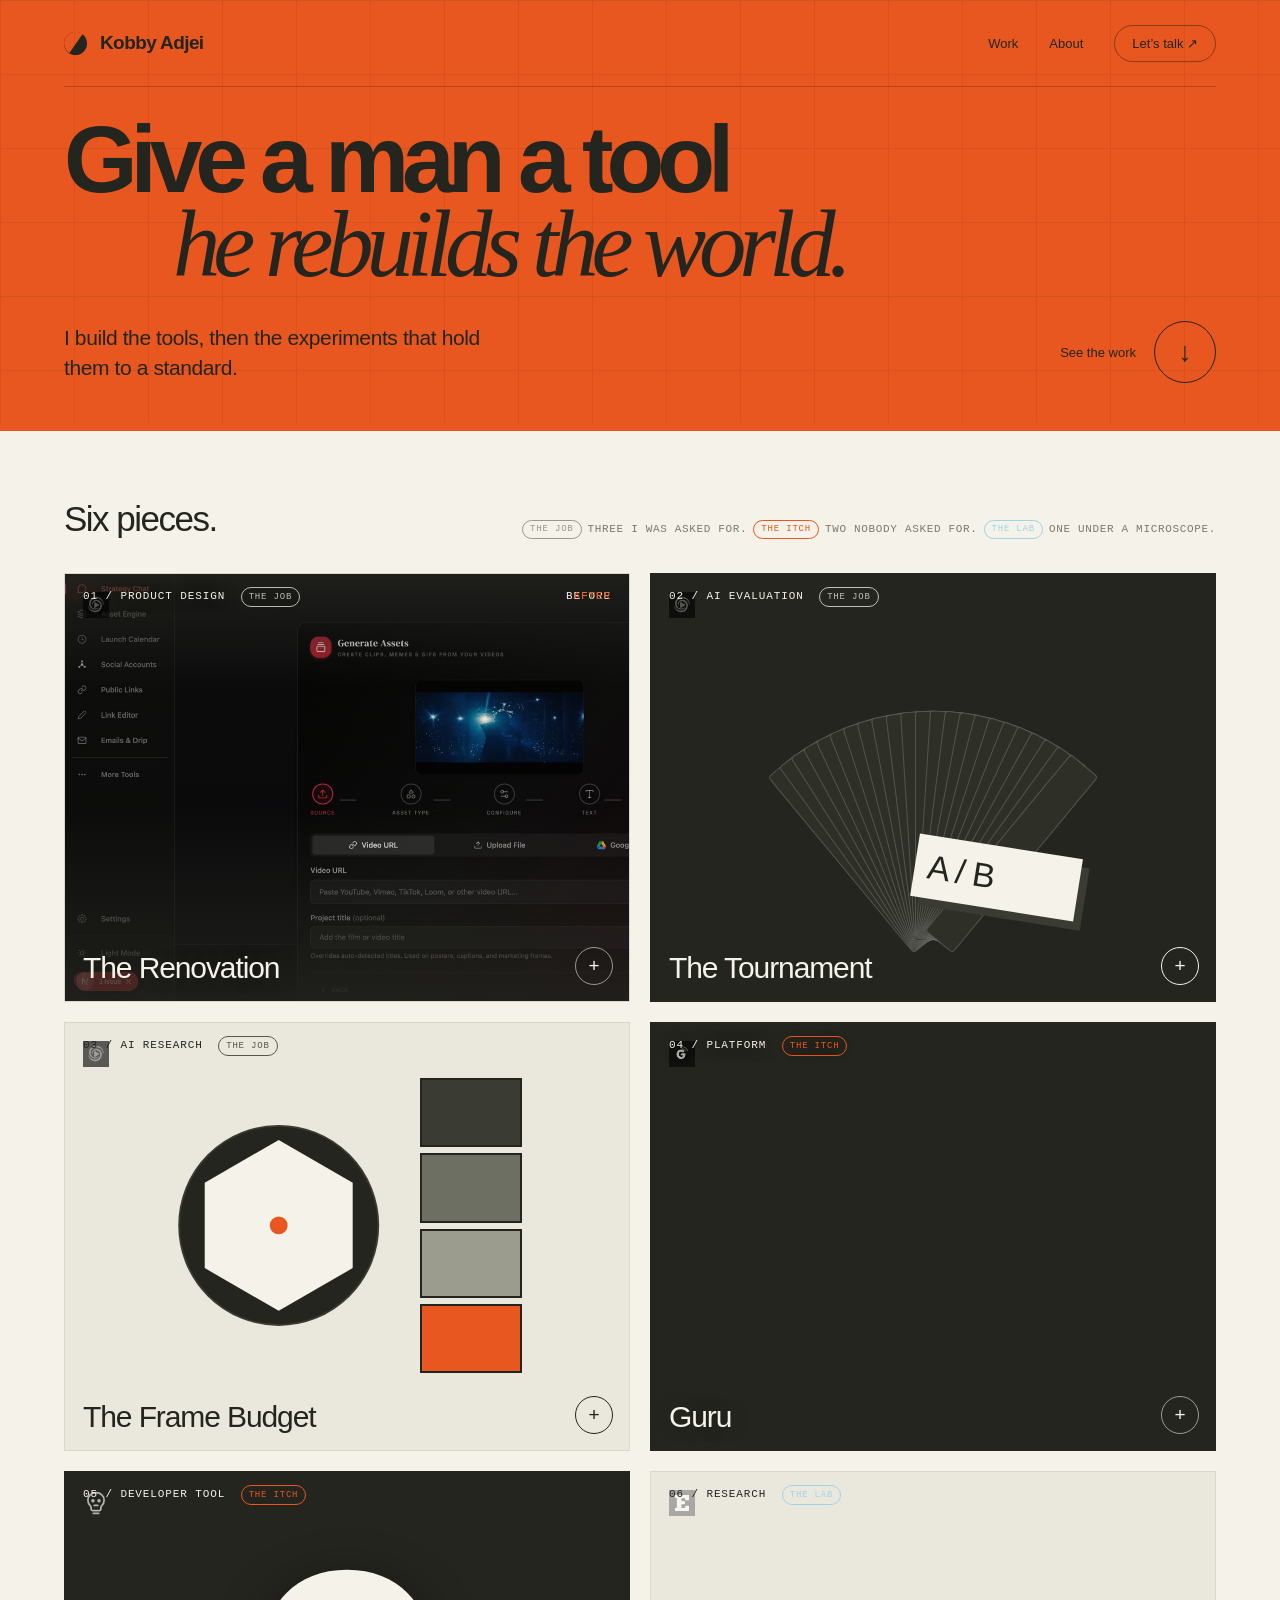
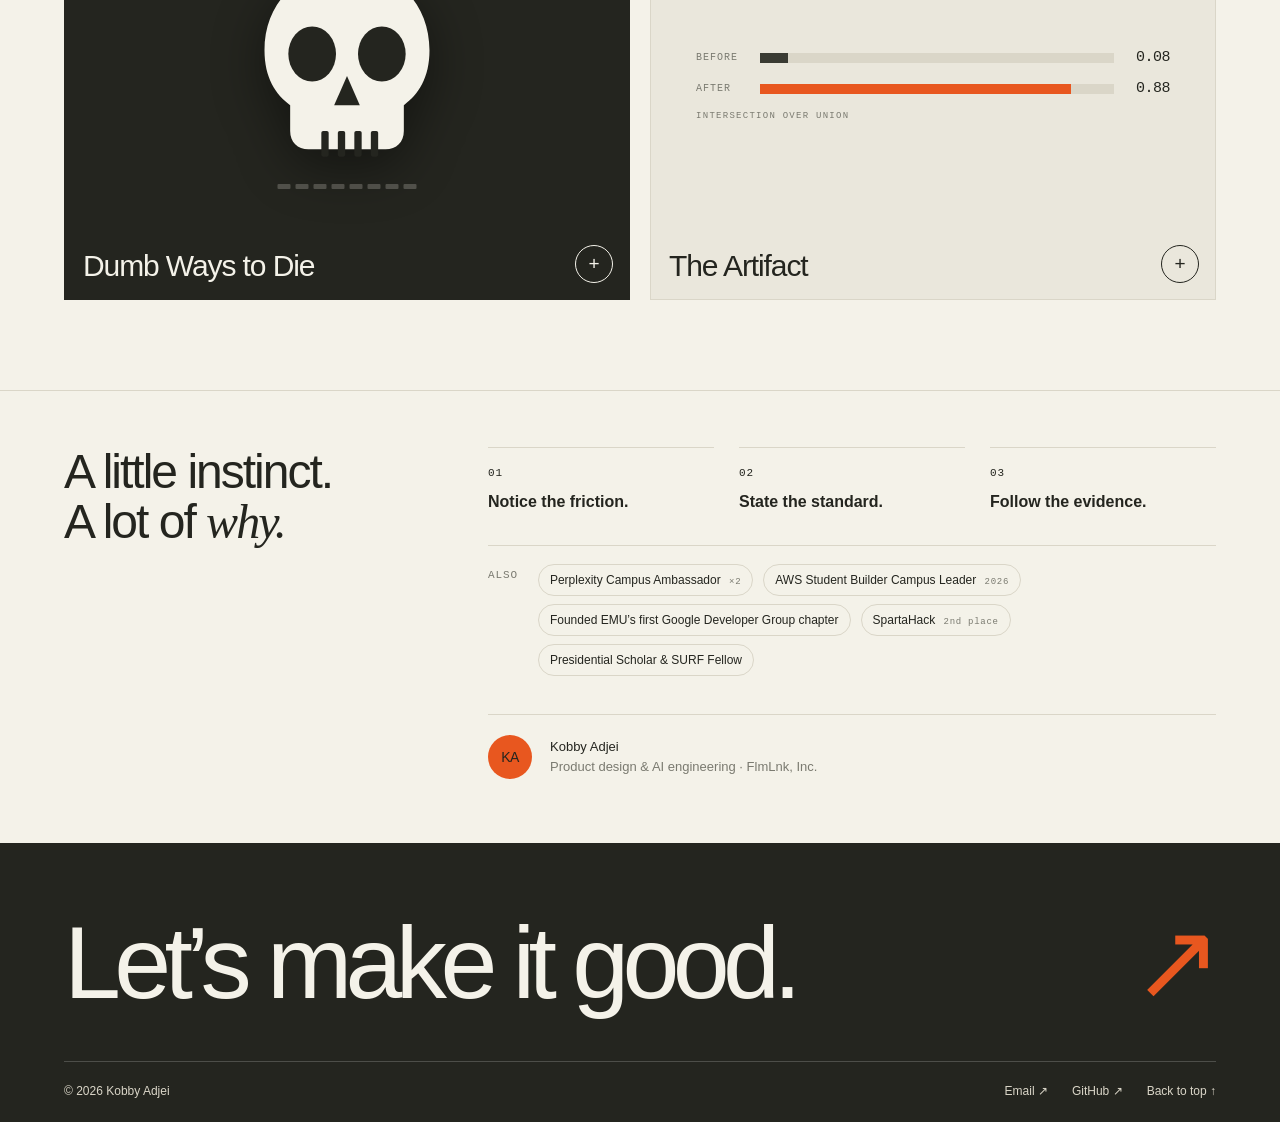
==== index.html @ 97441031 "Add the research piece and a recognition line" ====
<!doctype html>
<html lang="en">
<head>
<meta charset="utf-8">
<meta name="viewport" content="width=device-width, initial-scale=1">
<meta name="description" content="Kobby Adjei. Product design and AI engineering. Selected work at the intersection of taste and evidence.">
<meta name="theme-color" content="var(--accent)">
<title>Kobby Adjei. Give a man a tool.</title>
<style>
/* Independent portfolio direction. Existing case studies and assets are reused.
   References: awwwards.com/websites/portfolio; hoverstat.es/features/back-of-the-house;
   official.business/work/hoverstates; pentagram.com. No third-party scripts or fonts. */
:root{
  /* ── one palette ──
     The draft had eighteen colours: an orange, a blue, a navy, four sages,
     three papers and two near-blacks a shade apart. Nothing recurred, so
     nothing grouped — which is what read as clumsy more than any spacing did.
     Seven tokens now, and every non-neutral is the accent at a different
     strength, so the page holds one temperature. */
  --paper:#F4F2E9;
  --sunk:#EAE7DC;
  --ink:#24251F;
  --muted:#7A7A70;
  --rule:#DAD6C8;
  --accent:#E8571F;
  --accent-soft:#E8571F1A;
  --accent-deep:#B03C12;
  /* Three warm neutrals for the illustrations. The art needs a range to stay
     readable, but it does not need its own hues — the draft's tiles used a
     sage family and a blue-grey family that appeared nowhere else on the page,
     so each tile read as a postcard from a different site. */
  --art-1:#3A3B33;
  --art-2:#6E6F63;
  --art-3:#9C9C8E;
--orange:var(--accent);--muted:#7A7A70;--line:var(--rule);--mono:ui-monospace,SFMono-Regular,Consolas,monospace;--sans:"Helvetica Neue",Helvetica,Arial,sans-serif}
*{box-sizing:border-box}html{scroll-behavior:smooth;scroll-padding-top:85px}body{margin:0;background:var(--paper);color:var(--ink);font-family:var(--sans);-webkit-font-smoothing:antialiased}a{color:inherit;text-decoration:none}button,input{font:inherit}button,a{-webkit-tap-highlight-color:transparent}button{cursor:pointer}a:focus-visible,button:focus-visible,input:focus-visible{outline:3px solid var(--accent-deep);outline-offset:6px}::selection{background:var(--ink);color:#fff}h1,h2,h3,p{margin:0}button{color:inherit}img{display:block;width:100%}.shell{max-width:1600px;margin:auto;padding:0 5%}.mono{font:11px/1.5 var(--mono);letter-spacing:.08em;text-transform:uppercase}.skip{position:fixed;top:-80px;left:20px;z-index:100;background:var(--paper);padding:12px}.skip:focus{top:10px}.nav{height:87px;display:flex;align-items:center;justify-content:space-between;border-bottom:1px solid rgba(36,37,31,.27);gap:25px}.identity{font-size:19px;font-weight:650;letter-spacing:-.6px;display:flex;align-items:center;gap:13px}.mark{display:inline-block;width:23px;height:23px;background:var(--ink);border-radius:50%;position:relative}.mark:after{content:"";position:absolute;background:var(--orange);width:12px;height:23px;left:0;border-radius:15px 0 0 15px;transform:rotate(35deg);transform-origin:right center}.nav-links{display:flex;gap:31px;align-items:center;font-size:13px}.nav-links a{padding:8px 0}.nav-links a:hover{text-decoration:underline;text-underline-offset:5px}.nav-links .contact-link{border:1px solid rgba(36,37,31,.50);border-radius:24px;padding:10px 17px}.hero{background:var(--orange);padding-bottom:30px;overflow:hidden}.hero-top{display:flex;justify-content:space-between;padding:35px 0 25px}.hero-top span:last-child{text-align:right}.hero-title{font-size:clamp(54px,7.4vw,118px);font-weight:550;letter-spacing:-.075em;line-height:.9;padding:30px 0 22px;position:relative}.hero-title .second{display:block;padding-left:9.5%;font-family:Georgia,"Times New Roman",serif;font-weight:400;font-style:italic;letter-spacing:-.075em}.hero-bottom{display:flex;align-items:flex-end;justify-content:space-between;gap:50px;padding:12px 0 40px}.hero-caption{max-width:235px;font-size:13px;line-height:1.5}.hero-copy{font-size:21px;line-height:1.45;max-width:440px;letter-spacing:-.4px}.round-link{justify-self:end;display:flex;align-items:center;gap:18px;font-size:13px}.round-link b{width:62px;height:62px;border-radius:50%;border:1px solid var(--ink);display:grid;place-items:center;font-size:27px;font-weight:400;transition:background .2s,color .2s,transform .2s}.round-link:hover b{background:var(--ink);color:var(--orange);transform:translateY(4px)}.hero-rule{display:flex;justify-content:space-between;border-top:1px solid rgba(36,37,31,.27);padding-top:17px}.work{padding-top:68px;padding-bottom:90px}.section-head{display:flex;align-items:baseline;justify-content:space-between;margin-bottom:30px;gap:20px}.section-head h2{font-size:35px;font-weight:500;letter-spacing:-1.5px}.section-head h2 sup{font:12px var(--mono);vertical-align:top;display:inline-block;margin:6px 0 0 9px;letter-spacing:0}.project-feature{display:grid;grid-template-columns:1.65fr 1fr;background:var(--sunk);min-height:480px}.product-stage{background:var(--sunk);position:relative;overflow:hidden;min-height:480px;display:flex;align-items:center;padding:54px 30px 50px}.product-stage:before{content:"flmlnk";position:absolute;font-size:150px;letter-spacing:-12px;font-weight:700;top:-20px;left:28px;color:var(--rule)}.comparison{position:relative;width:100%;box-shadow:0 20px 35px rgba(36,37,31,.19);border:5px solid var(--ink);border-radius:9px;overflow:hidden;background:var(--ink);transform:rotate(-3deg);transition:transform .35s}.comparison:hover{transform:rotate(0)}.comparison img{aspect-ratio:1400/791;object-fit:cover}.comparison .before{position:absolute;inset:0;clip-path:inset(0 50% 0 0)}.divider{position:absolute;top:0;bottom:0;left:50%;width:2px;background:var(--orange);pointer-events:none}.divider:after{content:"↔";position:absolute;top:50%;left:50%;transform:translate(-50%,-50%);background:var(--orange);color:var(--ink);border-radius:50%;width:34px;height:34px;display:grid;place-items:center;font-size:17px}.comparison input{position:absolute;inset:0;opacity:0;width:100%;height:100%;margin:0;cursor:ew-resize}.comparison:focus-within{outline:3px solid var(--accent-deep);outline-offset:5px}.stage-labels{position:absolute;bottom:22px;left:30px;right:30px;display:flex;justify-content:space-between}.project-description{padding:40px;display:flex;flex-direction:column;align-items:flex-start}.project-description h3{font-size:clamp(35px,3.5vw,54px);font-weight:500;letter-spacing:-2px;line-height:1.04;margin:47px 0 20px}.project-description p{font-size:15px;line-height:1.6;max-width:350px;color:var(--art-1)}.tags{display:flex;flex-wrap:wrap;gap:7px;margin:24px 0}.tag{font:10px var(--mono);border:1px solid var(--rule);border-radius:20px;padding:7px 10px}.text-link{display:inline-flex;align-items:center;justify-content:space-between;gap:35px;border-bottom:1px solid currentColor;padding:8px 0;font-size:13px;min-width:155px;margin-top:auto}.text-link span{transition:transform .2s}.text-link:hover span{transform:translate(3px,-3px)}.project-grid{display:grid;grid-template-columns:1fr 1fr;gap:30px;margin-top:38px}.project-card{min-width:0}.art-link{display:block;overflow:hidden}.art{height:340px;position:relative;overflow:hidden;padding:27px;transition:filter .3s}.art-link:hover .art{filter:brightness(1.08)}.art .art-label{display:flex;justify-content:space-between;position:relative;z-index:2}.tournament-art{background:var(--ink);color:var(--paper)}.tournament-art:before{content:"";position:absolute;inset:0;background-image:radial-gradient(#ffffff20 .7px,transparent .7px);background-size:17px 17px}.tournament-title{position:absolute;top:95px;left:32px;font-size:80px;font-weight:500;line-height:.85;letter-spacing:-6px}.tournament-title small{display:block;font-family:Georgia,serif;font-style:italic;font-size:57px;letter-spacing:-3px;color:var(--accent);margin-top:9px}.ballot{position:absolute;right:50px;top:90px;width:145px;height:177px;background:var(--paper);color:var(--ink);padding:18px;transform:rotate(10deg);box-shadow:0 0 0 1px var(--ink),8px 8px 0 var(--art-2),9px 9px 0 var(--ink),16px 16px 0 var(--art-1)}.ballot .mono{font-size:9px}.ballot strong{font-size:54px;font-weight:500;line-height:1.6}.ballot-rule{border-top:1px solid rgba(36,37,31,.25);padding-top:8px;font:9px var(--mono)}.art-bottom{position:absolute;bottom:25px;left:28px;right:28px;display:flex;justify-content:space-between;font:10px var(--mono)}.frame-art{background:var(--accent-soft);color:var(--ink)}.frame-big{position:absolute;left:25px;top:61px;font-size:185px;line-height:1;letter-spacing:-17px}.frame-note{position:absolute;left:155px;top:120px;font-family:Georgia,serif;font-size:35px;font-style:italic;line-height:.96;letter-spacing:-1.5px}.frames{position:absolute;right:-40px;bottom:65px;width:70%;display:flex;gap:8px;transform:rotate(-12deg)}.frame{flex:1;height:100px;background:var(--art-1);min-width:70px;border:5px solid var(--ink);position:relative;overflow:hidden}.frame:before{content:"";position:absolute;inset:15px -10px -30px;border-radius:50% 50% 0 0;background:var(--art-3);transform:rotate(30deg)}.frame:nth-child(2):before{background:var(--rule);inset:35px -10px -10px}.frame:nth-child(3):before{background:var(--art-2);inset:5px -10px -35px;transform:rotate(-40deg)}.frame:nth-child(4):before{background:var(--art-3);inset:25px -10px -10px}.frame i{position:absolute;z-index:1;left:5px;top:3px;color:white;font:8px var(--mono)}.card-meta{display:flex;justify-content:space-between;margin:20px 0 12px;gap:10px;color:var(--muted)}.project-card h3{font-size:29px;letter-spacing:-1px;font-weight:500}.project-card h3 a{display:flex;justify-content:space-between;align-items:center;gap:12px}.project-card h3 a span{font-size:25px}.project-card p{font-size:15px;line-height:1.6;color:var(--muted);margin:13px 0 18px;max-width:510px}.project-foot{font:11px/1.5 var(--mono);border-top:1px solid var(--line);padding-top:14px}.method{border-top:1px solid var(--line);padding-top:70px;padding-bottom:80px;display:grid;grid-template-columns:1fr 2fr;gap:60px}.method-intro h2{font-size:48px;line-height:1.04;letter-spacing:-2px;font-weight:500;margin-top:22px}.method-intro h2 em{font-family:Georgia,serif;font-weight:400}.steps{display:grid;grid-template-columns:repeat(3,1fr);gap:25px;margin-top:38px}.step{border-top:1px solid var(--line);padding-top:14px}.step h3{font-size:16px;font-weight:550;margin:17px 0 10px}.about-line{border-top:1px solid var(--line);padding-top:20px;margin-top:38px;display:flex;gap:18px;align-items:center}.avatar{width:44px;height:44px;background:var(--orange);border-radius:50%;display:grid;place-items:center;flex-shrink:0;font-size:14px;letter-spacing:-.5px}.about-line p{font-size:13px;line-height:1.6}.about-line span{color:var(--muted)}.footer{background:var(--ink);color:var(--paper);padding:45px 0 24px}.footer-top{display:flex;justify-content:space-between;align-items:center}.footer-top .mono{color:var(--rule)}.footer-cta{display:flex;align-items:center;justify-content:space-between;gap:20px;padding:32px 0 44px;font-size:clamp(54px,8vw,120px);letter-spacing:-.065em;line-height:1}.footer-cta span{color:var(--orange);font-size:1.05em;transition:transform .2s}.footer-cta:hover span{transform:translate(6px,-6px)}.footer-bottom{display:flex;justify-content:space-between;gap:25px;padding-top:22px;border-top:1px solid #ffffff30;font-size:12px;color:var(--rule)}.footer-bottom a:hover{text-decoration:underline}.footer-bottom div{display:flex;gap:24px}
.skull{position:relative;display:grid;place-items:center;width:100%;height:100%}.skull svg{width:min(52%,220px);height:auto;filter:drop-shadow(0 14px 26px rgba(0,0,0,.45))}.skull .socket{transform-origin:center;animation:dwtd-look 6s ease-in-out infinite}.skull .socket.right{animation-delay:.18s}.gauge{position:absolute;bottom:12%;left:50%;transform:translateX(-50%);display:flex;gap:5px}.gauge i{width:13px;height:5px;background:var(--paper);opacity:.22;border-radius:1px;animation:dwtd-drain 5.6s linear infinite}.gauge i:nth-child(1){animation-delay:0s}.gauge i:nth-child(2){animation-delay:.15s}.gauge i:nth-child(3){animation-delay:.3s}.gauge i:nth-child(4){animation-delay:.45s}.gauge i:nth-child(5){animation-delay:.6s}.gauge i:nth-child(6){animation-delay:.75s}.gauge i:nth-child(7){animation-delay:.9s}.gauge i:nth-child(8){animation-delay:1.05s}@keyframes dwtd-look{0%,42%,100%{transform:translateX(0)}50%,58%{transform:translateX(-3px)}}@keyframes dwtd-drain{0%,55%{opacity:.85}70%,100%{opacity:.18}}@media(prefers-reduced-motion:reduce){.skull .socket,.gauge i{animation:none}.gauge i{opacity:.5}}
.brand{position:absolute;top:18px;left:18px;z-index:3;width:26px;height:26px;object-fit:contain;opacity:.62;filter:grayscale(1) brightness(1.6);transition:opacity .3s,filter .3s}.piece:hover .brand,.piece:focus-within .brand{opacity:1;filter:none}.brand-svg{display:grid;place-items:center;color:var(--paper);filter:none;opacity:.7}.piece:not(.dark) .brand-svg{color:var(--ink)}.brand-svg svg{width:100%;height:100%}@media(max-width:700px){.brand{width:22px;height:22px;top:14px;left:14px}}
.recognition{border-top:1px solid var(--line);padding-top:18px;margin-top:34px;display:flex;gap:20px;align-items:flex-start}.recognition>.mono{color:var(--muted);padding-top:3px;flex-shrink:0}.recognition ul{list-style:none;margin:0;padding:0;display:flex;flex-wrap:wrap;gap:8px 10px}.recognition li{font-size:12px;line-height:1.5;border:1px solid var(--rule);border-radius:20px;padding:6px 11px}.recognition li i{font-style:normal;color:var(--muted);font:9px var(--mono);letter-spacing:.08em;margin-left:5px}@media(max-width:700px){.recognition{flex-direction:column;gap:12px}.recognition li{font-size:11px}}
.chip.lab{color:#9fd4e8;opacity:1}.iou{position:absolute;left:8%;right:8%;top:50%;transform:translateY(-50%);display:grid;gap:14px}.iou-row{display:flex;align-items:center;gap:12px;font:10px var(--mono);letter-spacing:.1em}.iou-label{width:52px;color:var(--muted)}.iou-bar{flex:1;height:10px;background:var(--rule);position:relative;overflow:hidden}.iou-bar b{position:absolute;inset:0 auto 0 0;background:var(--art-1);animation:iou-fill 1.4s ease-out both}.iou-row.good .iou-bar b{background:var(--accent)}.iou-num{width:44px;text-align:right;font-size:15px;letter-spacing:-.5px}.iou-cap{font:9px var(--mono);letter-spacing:.14em;color:var(--muted)}@keyframes iou-fill{from{transform:scaleX(0);transform-origin:left}to{transform:scaleX(1)}}@media(prefers-reduced-motion:reduce){.iou-bar b{animation:none}}
.chip{font:9px/1 var(--mono);letter-spacing:.09em;text-transform:uppercase;font-weight:400;border:1px solid currentColor;border-radius:20px;padding:4px 7px;margin-left:8px;white-space:nowrap;opacity:.75}.chip.itch{color:var(--orange);opacity:1}.origin-key{display:flex;flex-wrap:wrap;align-items:center;gap:6px;font:11px/1.6 var(--mono);letter-spacing:.06em;text-transform:uppercase;color:var(--muted)}.origin-key .chip{margin-left:0}@media(max-width:700px){.chip{font-size:8px;padding:3px 6px;margin-left:6px}.origin-key{font-size:9px}}
img{height:auto}.ballot strong{white-space:nowrap;font-size:42px}

@media(max-width:1050px){.hero-title{font-size:9vw}.hero-bottom{gap:26px}.project-description{padding:28px}.project-description h3{margin-top:38px}.product-stage,.project-feature{min-height:410px}.art{height:300px}.tournament-title{font-size:63px;left:24px}.tournament-title small{font-size:46px}.ballot{width:110px;height:150px;right:33px;top:100px;padding:14px}.ballot strong{font-size:40px}.frame-big{font-size:150px;top:70px}.frame-note{left:132px;font-size:30px}.method{grid-template-columns:.8fr 1.5fr;gap:40px}}
@media(max-width:700px){.shell{padding:0 6%}.nav{height:75px}.identity{font-size:17px}.nav-links{gap:18px}.nav-links .about-link{display:none}.nav-links .contact-link{padding:8px 12px}.hero-top{padding:27px 0 23px}.hero-top .mono{font-size:9px}.hero-top span:last-child{max-width:105px}.hero-title{font-size:12vw;letter-spacing:-.07em;padding:10px 0 18px;line-height:.96}.hero-title .second{padding-left:3%}.hero-bottom{gap:20px;padding:20px 0 30px}.hero-caption{grid-column:1/-1;font-size:12px;max-width:none}.hero-caption br{display:none}.hero-copy{font-size:16px}.round-link{font-size:0;gap:0}.round-link b{width:49px;height:49px;font-size:23px}.hero-rule{font-size:9px}.hero-rule span:last-child{display:none}.hero{padding-bottom:20px}.work{padding-top:42px;padding-bottom:50px}.section-head h2{font-size:29px}.section-head>.mono{font-size:9px}.project-feature{grid-template-columns:1fr}.product-stage{min-height:310px;padding:50px 23px}.product-stage:before{font-size:115px;top:-10px}.stage-labels{left:23px;right:23px;font-size:9px}.project-description{padding:26px}.project-description h3{font-size:39px;margin:25px 0 16px}.project-description p{max-width:none}.project-description .text-link{margin-top:8px}.project-grid{grid-template-columns:1fr;gap:34px;margin-top:30px}.art{height:310px}.tournament-title{font-size:70px}.tournament-title small{font-size:50px}.ballot{width:124px;right:35px}.project-card h3{font-size:28px}.card-meta{font-size:9px}.project-card p{font-size:14px}.frame-big{font-size:173px}.frame-note{left:145px}.method{grid-template-columns:1fr;padding-top:42px;padding-bottom:45px;gap:27px}.method-intro h2{font-size:42px;margin-top:17px}.steps{gap:16px}.step h3{font-size:14px}.footer{padding-top:32px}.footer-top{gap:18px}.footer-top .mono{font-size:9px}.footer-cta{font-size:13vw;padding:36px 0}.footer-bottom{flex-wrap:wrap;font-size:11px;gap:19px}.footer-bottom div{gap:19px}}
@media(max-width:1050px){.ballot strong{font-size:30px}.tournament-title{font-size:53px}.tournament-title small{font-size:40px}.ballot{right:24px;width:104px}}
@media(max-width:700px){.tournament-title{top:82px;font-size:51px}.tournament-title small{font-size:37px}.ballot{top:180px;right:35px;height:80px;width:120px;transform:rotate(8deg);padding:9px}.ballot strong{font-size:27px;line-height:1.4}.ballot-rule{display:none}.art-bottom{font-size:8px}.steps{grid-template-columns:1fr}.step{display:grid;grid-template-columns:88px 1fr;column-gap:10px}.step>.mono{grid-row:1/3;padding-top:4px}.step h3{margin:0 0 6px}.frame-note{top:96px}}
@media(max-width:700px){.frames{bottom:47px}.frame{height:78px}}
@media(prefers-reduced-motion:reduce){html{scroll-behavior:auto}*,*:before,*:after{transition:none!important;animation:none!important}}

/* ── The rack ──────────────────────────────────────────────────────────────
   Three pieces, one treatment. Each tile is an instrument that runs on its
   own: a wipe, a blind ballot, an aperture. The words are behind it — you
   open a piece to read it. Default state is almost entirely picture. */
.rack{display:grid;grid-template-columns:repeat(2,1fr);gap:20px;margin-top:34px}
.piece{position:relative;overflow:hidden;border:1px solid var(--rule);background:var(--sunk);aspect-ratio:1.32/1}
.piece .stage{position:absolute;inset:0;display:grid;place-items:center;padding:52px 7% 74px}
.trigger{position:absolute;inset:0;z-index:4;width:100%;background:none;border:0;padding:0;text-align:left;color:inherit}
.trigger .mark-no{position:absolute;top:16px;left:18px;font:11px var(--mono);letter-spacing:.08em;text-transform:uppercase}
.trigger .mark-name{position:absolute;left:18px;bottom:18px;right:62px;font-size:26px;font-weight:500;letter-spacing:-1.1px;line-height:1}
.trigger .mark-open{position:absolute;right:16px;bottom:16px;width:38px;height:38px;border-radius:50%;border:1px solid currentColor;display:grid;place-items:center;font-size:19px;transition:background .2s,color .2s,transform .3s}
.trigger:hover .mark-open{transform:rotate(90deg)}
.piece.dark{background:var(--ink);color:var(--paper);border-color:var(--ink)}
.piece.dark .trigger:hover .mark-open{background:var(--accent);color:var(--ink);border-color:var(--accent)}
.piece:not(.dark) .trigger:hover .mark-open{background:var(--ink);color:var(--paper)}
.panel{position:absolute;inset:0;z-index:6;background:var(--ink);color:var(--paper);padding:26px 24px 24px;display:flex;flex-direction:column;transform:translateY(101%);transition:transform .5s cubic-bezier(.16,.84,.44,1);visibility:hidden}
.piece[data-open=true] .panel{transform:none;visibility:visible}
.piece[data-open=true] .trigger{visibility:hidden}
.panel h3{font-size:30px;font-weight:500;letter-spacing:-1.3px;line-height:1.02;margin-bottom:14px}
.panel p{font-size:14px;line-height:1.6;color:var(--rule)}
.panel .figs{display:flex;gap:26px;margin-top:auto;padding-top:22px}
.panel .figs div{font:10px var(--mono);letter-spacing:.08em;text-transform:uppercase;color:var(--art-3)}
.panel .figs b{display:block;font:400 27px/1.1 var(--sans);letter-spacing:-1px;color:var(--paper);margin-bottom:3px}
.panel .read{margin-top:20px;display:inline-flex;justify-content:space-between;gap:20px;border-bottom:1px solid var(--accent);color:var(--accent);padding:7px 0;font-size:13px}
.panel .shut{position:absolute;top:16px;right:16px;width:34px;height:34px;border-radius:50%;border:1px solid #ffffff40;background:none;color:var(--paper);font-size:16px;line-height:1}
.panel .shut:hover{background:var(--paper);color:var(--ink)}

/* 01 — the renovation. Real screens, the seam sweeping across on its own. */
.wipe{position:absolute;inset:0;background:var(--ink);display:grid;place-items:center}.wipe .plate{position:absolute;inset:0}
.wipe img{position:absolute;inset:0;width:100%;height:100%;object-fit:cover;object-position:top left}


.piece.photo .trigger .mark-no,.piece.photo .trigger .mark-name{color:var(--paper);text-shadow:0 1px 14px rgba(36,37,31,.55)}
.piece.photo .trigger .mark-open{color:var(--paper);border-color:#ffffff88}
.photo .scrim{position:absolute;inset:0;z-index:2;background:linear-gradient(rgba(36,37,31,.78),rgba(36,37,31,.12) 26%,rgba(36,37,31,.08) 55%,rgba(36,37,31,.82))}

/* 02 — the tournament. 23 entries, faces down, one read at a time. */
.deck{position:relative;width:100%;height:100%}


@keyframes judged{0%,95.7%{background:transparent}95.71%,100%{background:var(--accent)}}
.slip{position:absolute;left:50%;bottom:6%;width:min(210px,34%);margin-left:-4%;background:var(--paper);color:var(--ink);padding:13px;transform:rotate(9deg);box-shadow:8px 8px 0 var(--art-1);animation:slipflip 4.6s ease-in-out infinite}
@keyframes slipflip{0%,42%{transform:rotate(9deg) scaleX(1)}50%{transform:rotate(9deg) scaleX(.04)}58%,100%{transform:rotate(9deg) scaleX(1)}}
.slip b{display:block;font-size:34px;font-weight:500;letter-spacing:-1px;line-height:1.1}
.slip span{font:9px var(--mono);letter-spacing:.08em;text-transform:uppercase;color:var(--muted)}

/* 03 — the frame budget. The lens stops down until only four frames are left. */
.lens{position:relative;display:flex;align-items:center;justify-content:center;gap:7%;width:100%;height:100%}
.lens svg{height:100%;width:auto;max-width:44%}
.lens .blades{transform-origin:60px 60px;transform-box:fill-box;transform-origin:center;animation:stopdown 9s ease-in-out infinite alternate}.lens .pupil{transform-box:fill-box;transform-origin:center;animation:pupil 9s ease-in-out infinite alternate}
@keyframes stopdown{from{transform:rotate(0) scale(1)}to{transform:rotate(31deg) scale(.34)}}@keyframes pupil{from{transform:scale(1);opacity:1}to{transform:scale(.5);opacity:.85}}
.strip{position:relative;display:flex;flex-direction:column;justify-content:center;gap:6px;width:21%;height:100%;animation:advance 9s ease-in-out infinite alternate}
@keyframes advance{from{opacity:.35}to{opacity:1}}
.strip i{flex:1;min-height:0;max-height:23%;background:var(--art-1);border:2px solid var(--ink)}
.strip i:nth-child(2){background:var(--art-2)}.strip i:nth-child(3){background:var(--art-3)}.strip i:nth-child(4){background:var(--accent)}
.readout{position:absolute;left:19px;top:44px;font:10px var(--mono);letter-spacing:.08em;text-transform:uppercase;color:var(--muted)}

@media(max-width:700px){.wipe .plate{inset:-19% 0 0 0}.rack{grid-template-columns:1fr;gap:16px}.rack .piece{aspect-ratio:1.15/1}.trigger .mark-name{font-size:23px}.panel{padding:22px 20px}.panel h3{font-size:26px}}
@media(prefers-reduced-motion:reduce){.lens .blades{transform:rotate(16deg) scale(.62)}.strip{opacity:1}}
.sr{position:absolute;width:1px;height:1px;overflow:hidden;clip:rect(0 0 0 0);white-space:nowrap}


.hero-stage svg{width:clamp(210px,23vw,320px);height:auto;overflow:visible}








@media(prefers-reduced-motion:reduce){}

.ide{display:grid;place-items:center;width:100%;height:100%}
.ide svg{height:100%;width:auto;max-width:100%}
.caret{animation:blink 1.15s steps(1) infinite}
@keyframes blink{0%,49%{opacity:1}50%,100%{opacity:0}}
.hint{transform-box:fill-box;transform-origin:20% 90%;animation:nudge 5s ease-in-out infinite}
@keyframes nudge{0%,58%{transform:scale(.9);opacity:0}66%,94%{transform:scale(1);opacity:1}100%{transform:scale(.9);opacity:0}}
.panel .status{color:var(--art-3);border-bottom-color:var(--art-2)}
.trigger .mark-name{font-size:30px}

/* Twenty-three entries, face down. One is read at a time and nothing on the
   card says which model made it — that was the whole point of the protocol. */
.fan{position:absolute;left:0;right:0;bottom:-4%;height:100%}
.fan i{position:absolute;left:50%;bottom:0;width:7.5%;min-width:26px;height:76%;margin-left:-3.75%;border-radius:4px;
  background:#2E2F27;border:1px solid #ffffff2e;transform-origin:50% 104%;animation:judged 13.4s steps(1) infinite}
@keyframes judged{0%,95.6%{border-color:#ffffff2e;background:#2E2F27}95.61%,100%{border-color:var(--accent);background:#3A2A21}}
.wipe{border-radius:0}

.wipe .plate{position:absolute;inset:-11% 0 0 0;animation:swap 27s linear infinite}

.wipe.one .plate{animation:none}.wipe.one img{object-position:left bottom}
.hero{padding-bottom:8px}
.method{padding-top:56px;padding-bottom:64px}
.method-intro h2{margin-top:0}
.steps{margin-top:0}
.step h3{margin:12px 0 0}
.footer{padding-top:34px}
@media(prefers-reduced-motion:reduce){.wipe .plate{animation:none}.wipe .pl2,.wipe .pl3{opacity:0}}

/* One pair, nine seconds: 3.6s on the old screen, a single wipe, 4s on the new
   one. Three pairs, so the tile runs 27 seconds and never repeats a screen. */
.wipe .pl2{animation-delay:-9s}
.wipe .pl3{animation-delay:-18s}
@keyframes swap{0%,32%{opacity:1}34%,98%{opacity:0}100%{opacity:1}}
.wipe .old{clip-path:inset(0 0 0 0);animation:reveal 9s ease-in-out infinite}
@keyframes reveal{0%,40%{clip-path:inset(0 0 0 0)}52%,95%{clip-path:inset(0 100% 0 0)}100%{clip-path:inset(0 0 0 0)}}
.wipe .seam{position:absolute;top:0;bottom:0;width:2px;background:var(--accent);left:100%;z-index:3;animation:seam 9s ease-in-out infinite}
@keyframes seam{0%,40%{left:100%;opacity:0}42%{opacity:1}52%{left:0;opacity:1}58%,100%{left:0;opacity:0}}
.ba{position:absolute;top:16px;right:18px;z-index:3;font:11px var(--mono);letter-spacing:.08em;text-transform:uppercase;color:var(--paper)}
.ba b,.ba i{font:inherit;position:absolute;right:0;top:0;white-space:nowrap;animation:9s ease-in-out infinite}
.ba b{animation-name:showBefore}
.ba i{animation-name:showAfter;color:var(--accent)}
@keyframes showBefore{0%,38%{opacity:1}46%,100%{opacity:0}}
@keyframes showAfter{0%,46%{opacity:0}54%,95%{opacity:1}100%{opacity:0}}
@media(prefers-reduced-motion:reduce){.wipe .old{clip-path:inset(0 50% 0 0);animation:none}.wipe .seam{left:50%;opacity:1;animation:none}.ba b,.ba i{animation:none}.ba i{opacity:0}}

/* The plan. Hairlines wipe across, then settle back to a whisper so the type
   sits on a grid rather than on an empty field. */
.hero{position:relative}
.hero>.shell{position:relative;z-index:1}
.blueprint{position:absolute;inset:0;z-index:0;pointer-events:none;opacity:0;
  background-image:linear-gradient(var(--ink) 1px,transparent 1px),linear-gradient(90deg,var(--ink) 1px,transparent 1px);
  background-size:74px 74px;animation:plan 2.2s cubic-bezier(.2,.8,.2,1) .05s forwards}
@keyframes plan{0%{opacity:0;clip-path:inset(0 100% 0 0)}55%{opacity:.2}100%{opacity:.085;clip-path:inset(0 0 0 0)}}
.hero-title .line{display:block}
.hero-title i{display:inline-block;font-style:inherit;opacity:0;animation:fit .66s cubic-bezier(.19,.9,.24,1) forwards}
@keyframes fit{from{opacity:0;transform:translateY(.36em) rotate(-1.8deg)}to{opacity:1;transform:none}}
.hero-bottom{opacity:0;animation:rise .8s ease-out 1.75s forwards}
@keyframes rise{from{opacity:0;transform:translateY(12px)}to{opacity:1;transform:none}}
@media(prefers-reduced-motion:reduce){.blueprint{opacity:.085;clip-path:none;animation:none}
  .hero-title i,.hero-bottom{opacity:1;transform:none;animation:none}}
</style>
<link rel="icon" href="data:image/svg+xml,<svg xmlns='http://www.w3.org/2000/svg' viewBox='0 0 32 32'><circle cx='16' cy='16' r='15' fill='%23F4F2E9' stroke='%2324251F' stroke-width='1.4'/><path d='M16 1A15 15 0 0 1 16 31A7.5 7.5 0 0 1 16 16A7.5 7.5 0 0 0 16 1Z' fill='%2324251F'/><circle cx='16' cy='8.5' r='3' fill='%2324251F'/><circle cx='16' cy='23.5' r='3' fill='%23F4F2E9'/></svg>">
</head>
<body id="top">
<a class="skip" href="#work">Skip to selected work</a>
<header class="hero"><div class="shell">
  <nav class="nav" aria-label="Main navigation"><a class="identity" href="#top"><span class="mark" aria-hidden="true"></span>Kobby Adjei</a><div class="nav-links"><a href="#work">Work</a><a class="about-link" href="#about">About</a><a class="contact-link" href="mailto:kadjei1@emich.edu">Let’s talk ↗</a></div></nav>
  <div class="blueprint" aria-hidden="true"></div>
  <h1 class="hero-title"><span class="line"><i style="animation-delay:0.28s">Give</i> <i style="animation-delay:0.38s">a</i> <i style="animation-delay:0.48s">man</i> <i style="animation-delay:0.58s">a</i> <i style="animation-delay:0.68s">tool</i></span><span class="line second"><i style="animation-delay:0.92s">he</i> <i style="animation-delay:1.02s">rebuilds</i> <i style="animation-delay:1.12s">the</i> <i style="animation-delay:1.22s">world.</i></span></h1>
  <div class="hero-bottom"><p class="hero-copy">I build the tools, then the experiments that hold them to a standard.</p><a class="round-link" href="#work">See the work <b aria-hidden="true">↓</b></a></div>
  </div></header>
<main>
<section id="work" class="work shell" aria-labelledby="work-heading">
  <div class="section-head"><h2 id="work-heading">Six pieces.</h2><p class="origin-key"><span class="chip job">The job</span> three I was asked for. <span class="chip itch">The itch</span> two nobody asked for. <span class="chip lab">The lab</span> one under a microscope.</p></div>
  <div class="rack">

    <article class="piece photo" id="p1">
      <div class="stage" aria-hidden="true">
        <img class="brand" src="assets/logos/flmlnk.png" alt="FlmLnk" width="96" height="96" loading="lazy">
        <div class="wipe"><div class="plate pl1"><img src="assets/after-dashboard.jpg" alt="" width="1400" height="791"><img class="old" src="assets/before-dashboard.jpg" alt="" width="1400" height="791"></div><div class="plate pl2"><img src="assets/after-library.jpg" alt="" width="1400" height="791"><img class="old" src="assets/before-library.jpg" alt="" width="1400" height="791"></div><div class="plate pl3"><img src="assets/after-generate.jpg" alt="" width="1400" height="791"><img class="old" src="assets/before-generate.jpg" alt="" width="1400" height="791"></div><span class="seam"></span><span class="ba"><b>Before</b><i>After</i></span></div>
        <div class="scrim"></div>
      </div>
      <button class="trigger" type="button" aria-expanded="false" aria-controls="p1-panel"><span class="mark-no">01 / Product design <b class="chip job">The job</b></span><span class="mark-name">The Renovation</span><span class="mark-open" aria-hidden="true">+</span><span class="sr">Open The Renovation</span></button>
      <div class="panel" id="p1-panel">
        <button class="shut" type="button" aria-label="Close">&times;</button>
        <h3>A product with its own point of view.</h3>
        <p>Everyone builds with AI agents now. Fast, but the UI comes out sloppy and every product looks the same. I put the old craft back in and used the agent as a tool instead of a designer. One thesis, five principles, twenty-one logged changes.</p>
        <div class="figs"><div><b>21</b>changes</div><div><b>5</b>principles</div><div><b>3</b>stages</div></div>
        <a class="read" href="renovation.html">Read the case <span aria-hidden="true">&rarr;</span></a>
      </div>
    </article>

    <article class="piece dark" id="p2">
      <div class="stage" aria-hidden="true">
        <img class="brand" src="assets/logos/flmlnk.png" alt="FlmLnk" width="96" height="96" loading="lazy">
        <div class="deck"><div class="fan"></div><div class="slip"><b>A / B</b></div></div>
      </div>
      <button class="trigger" type="button" aria-expanded="false" aria-controls="p2-panel"><span class="mark-no">02 / AI evaluation <b class="chip job">The job</b></span><span class="mark-name">The Tournament</span><span class="mark-open" aria-hidden="true">+</span><span class="sr">Open The Tournament</span></button>
      <div class="panel" id="p2-panel">
        <button class="shut" type="button" aria-label="Close">&times;</button>
        <h3>Twenty-three models. Zero favourites.</h3>
        <p>Film distributors need the clip that earns. Which model on the market can pick it? Nobody had measured, so I built the benchmark, ran every model through it, and named the winner.</p>
        <div class="figs"><div><b>23</b>models</div><div><b>297</b>clips</div><div><b>78%</b>cheaper</div></div>
        <a class="read" href="tournament.html">Read the case <span aria-hidden="true">&rarr;</span></a>
      </div>
    </article>

    <article class="piece" id="p3">
      <div class="stage" aria-hidden="true">
        <img class="brand" src="assets/logos/flmlnk.png" alt="FlmLnk" width="96" height="96" loading="lazy">
        <div class="lens"><svg viewBox="0 0 120 120"><circle cx="60" cy="60" r="56" fill="var(--ink)"/><polygon class="blades" points="60.0,12.0 101.6,36.0 101.6,84.0 60.0,108.0 18.4,84.0 18.4,36.0" fill="var(--paper)"/><circle class="pupil" cx="60" cy="60" r="5" fill="var(--accent)"/><circle cx="60" cy="60" r="56" fill="none" stroke="var(--art-1)" stroke-width="1"/></svg><div class="strip"><i></i><i></i><i></i><i></i></div></div>
        
      </div>
      <button class="trigger" type="button" aria-expanded="false" aria-controls="p3-panel"><span class="mark-no">03 / AI research <b class="chip job">The job</b></span><span class="mark-name">The Frame Budget</span><span class="mark-open" aria-hidden="true">+</span><span class="sr">Open The Frame Budget</span></button>
      <div class="panel" id="p3-panel">
        <button class="shut" type="button" aria-label="Close">&times;</button>
        <h3>Four frames. Then a plateau.</h3>
        <p>How much of a film does a model need to see? More footage was not buying better judgement.</p>
        <div class="figs"><div><b>4</b>at the knee</div><div><b>12,600</b>comparisons</div><div><b>55%</b>ceiling</div></div>
        <a class="read" href="frame-budget.html">Read the case <span aria-hidden="true">&rarr;</span></a>
      </div>
    </article>

    <article class="piece dark photo" id="p4">
      <div class="stage" aria-hidden="true">
        <img class="brand" src="assets/logos/guru.svg" alt="Guru" width="96" height="96" loading="lazy">
        <div class="wipe one"><div class="plate"><img src="assets/guru-landing.jpg" alt="Guru: first line of code to first paycheck" width="1400" height="1190"></div></div>
        <div class="scrim"></div>
      </div>
      <button class="trigger" type="button" aria-expanded="false" aria-controls="p4-panel"><span class="mark-no">04 / Platform <b class="chip itch">The itch</b></span><span class="mark-name">Guru</span><span class="mark-open" aria-hidden="true">+</span><span class="sr">Open Guru</span></button>
      <div class="panel" id="p4-panel">
        <button class="shut" type="button" aria-label="Close">&times;</button>
        <h3>First line of code to first paycheck.</h3>
        <p>Traditional and untraditional ways to learn code and land the job. Scrim style lessons you pause and type into instead of watching. Sync, our collab rooms, for working next to a friend. And an AI that sees your screen, talks to you, and works with you, alone or in a room.</p>
        <div class="figs"><div><b>50+</b>lessons</div><div><b>196</b>drills</div><div><b>Sync</b>collab rooms</div></div>
        <a class="read" href="https://gurued.dev" target="_blank" rel="noopener noreferrer">Open Guru <span aria-hidden="true">&rarr;</span></a>
      </div>
    </article>

    <article class="piece dark" id="p5">
      <div class="stage" aria-hidden="true">
        <span class="brand brand-svg" aria-label="Dumb Ways to Die"><svg viewBox="0 0 24 24" fill="none" stroke="currentColor" stroke-width="1.6" stroke-linecap="round" stroke-linejoin="round"><path d="M12 2.5c-4.4 0-7.5 3-7.5 7 0 2.4 1.1 4 2.3 5.1.5.4.7 1 .7 1.6v1.3c0 .8.7 1.5 1.5 1.5h6c.8 0 1.5-.7 1.5-1.5v-1.3c0-.6.2-1.2.7-1.6 1.2-1.1 2.3-2.7 2.3-5.1 0-4-3.1-7-7.5-7z"/><circle cx="9.2" cy="10" r="1.6" fill="currentColor" stroke="none"/><circle cx="14.8" cy="10" r="1.6" fill="currentColor" stroke="none"/><path d="M10.4 14.2h3.2"/><path d="M9.5 21.5h5"/></svg></span>
        <div class="skull">
          <svg viewBox="0 0 120 130">
            <path class="cranium" d="M60 8c28 0 45 19 45 44 0 15-6 24-14 30v14c0 6-4 10-10 10H39c-6 0-10-4-10-10V82C21 76 15 67 15 52 15 27 32 8 60 8Z" fill="var(--paper)"/>
            <ellipse class="socket left" cx="41" cy="54" rx="13" ry="15" fill="var(--ink)"/>
            <ellipse class="socket right" cx="79" cy="54" rx="13" ry="15" fill="var(--ink)"/>
            <path d="M60 66 53 82h14L60 66Z" fill="var(--ink)"/>
            <g fill="var(--ink)"><rect x="46" y="96" width="4" height="14" rx="1"/><rect x="55" y="96" width="4" height="14" rx="1"/><rect x="64" y="96" width="4" height="14" rx="1"/><rect x="73" y="96" width="4" height="14" rx="1"/></g>
          </svg>
          <div class="gauge"><i></i><i></i><i></i><i></i><i></i><i></i><i></i><i></i></div>
        </div>
      </div>
      <button class="trigger" type="button" aria-expanded="false" aria-controls="p5-panel"><span class="mark-no">05 / Developer tool <b class="chip itch">The itch</b></span><span class="mark-name">Dumb Ways to Die</span><span class="mark-open" aria-hidden="true">+</span><span class="sr">Open Dumb Ways to Die</span></button>
      <div class="panel" id="p5-panel">
        <button class="shut" type="button" aria-label="Close">&times;</button>
        <h3>Out of tokens is not out of ideas.</h3>
        <p>Your coding agent hits its limit. Claude, ChatGPT, Z.ai, all the same message: out of tokens, come back later. But their chatbot still works in your browser. You can talk to it all day. It just cannot touch your code. Dumb Ways to Die opens that door. Send a command from your editor, the web chat answers, and the work carries on.</p>
        <div class="figs"><div><b>0</b>API keys</div><div><b>9</b>chats supported</div><div><b>446</b>tests</div></div>
        <a class="read" href="https://github.com/Kobby-Adjei/dumbwaystodie" target="_blank" rel="noopener noreferrer">Open the source <span aria-hidden="true">&rarr;</span></a>
      </div>
    </article>

    <article class="piece" id="p6">
      <div class="stage" aria-hidden="true">
        <img class="brand" src="assets/logos/emu.png" alt="Eastern Michigan University" width="96" height="96" loading="lazy">
        <div class="iou">
          <div class="iou-row"><span class="iou-label">BEFORE</span><i class="iou-bar"><b style="width:8%"></b></i><span class="iou-num">0.08</span></div>
          <div class="iou-row good"><span class="iou-label">AFTER</span><i class="iou-bar"><b style="width:88%"></b></i><span class="iou-num">0.88</span></div>
          <span class="iou-cap">INTERSECTION OVER UNION</span>
        </div>
      </div>
      <button class="trigger" type="button" aria-expanded="false" aria-controls="p6-panel"><span class="mark-no">06 / Research <b class="chip lab">The lab</b></span><span class="mark-name">The Artifact</span><span class="mark-open" aria-hidden="true">+</span><span class="sr">Open The Artifact</span></button>
      <div class="panel" id="p6-panel">
        <button class="shut" type="button" aria-label="Close">&times;</button>
        <h3>The model was not wrong. The ruler was.</h3>
        <p>A segmentation score of 0.08 looks like a broken model, so that is where everyone looks. It was the measurement. I rebuilt the evaluation pipeline around pretrained Cellpose and U-Net over 800+ TEM microscopy images and the same model scored 0.88. Presented to 40+ people at EMU&rsquo;s 46th Undergraduate Symposium and to the Board of Regents.</p>
        <div class="figs"><div><b>0.08</b>to 0.88</div><div><b>800+</b>TEM images</div><div><b>SURF</b>funded</div></div>
        <a class="read" href="https://www.emich.edu/" target="_blank" rel="noopener noreferrer">Eastern Michigan University <span aria-hidden="true">&rarr;</span></a>
      </div>
    </article>

  </div>
</section>
<section id="about" class="method shell" aria-labelledby="method-heading"><div class="method-intro"><h2>A little instinct.<br>A lot of <em>why.</em></h2></div><div class="method-content"><div class="steps"><div class="step"><span class="mono">01</span><h3>Notice the friction.</h3></div><div class="step"><span class="mono">02</span><h3>State the standard.</h3></div><div class="step"><span class="mono">03</span><h3>Follow the evidence.</h3></div></div><div class="recognition"><span class="mono">ALSO</span><ul><li>Perplexity Campus Ambassador <i>&times;2</i></li><li>AWS Student Builder Campus Leader <i>2026</i></li><li>Founded EMU&rsquo;s first Google Developer Group chapter</li><li>SpartaHack <i>2nd place</i></li><li>Presidential Scholar &amp; SURF Fellow</li></ul></div><div class="about-line"><div class="avatar" aria-hidden="true">KA</div><p>Kobby Adjei<br><span>Product design &amp; AI engineering · FlmLnk, Inc.</span></p></div></div></section>
</main>
<footer class="footer"><div class="shell"><a class="footer-cta" href="mailto:kadjei1@emich.edu">Let’s make it good.<span aria-hidden="true">↗</span></a><div class="footer-bottom"><span>© 2026 Kobby Adjei</span><div><a href="mailto:kadjei1@emich.edu">Email ↗</a><a href="https://github.com/Kobby-Adjei/kobby-adjei-portfolio" target="_blank" rel="noopener noreferrer">GitHub ↗</a><a href="#top">Back to top ↑</a></div></div></div></footer>
<script>
document.querySelector('.method-intro h2').id='method-heading';
document.querySelector('.round-link').setAttribute('aria-label','Explore selected work');
const compare=document.querySelector('#compare');
compare.addEventListener('input',()=>{const value=Number(compare.value);document.querySelector('.before').style.clipPath=`inset(0 ${100-value}% 0 0)`;document.querySelector('.divider').style.left=`${value}%`;compare.setAttribute('aria-valuetext',`${value} percent before, ${100-value} percent after`)});
</script>
<script>
// Twenty-three entries, dealt on a stagger so one reads at a time.
var g=document.querySelector('.fan');
if(g){for(var i=0;i<23;i++){var c=document.createElement('i');c.style.transform='rotate('+((i-11)*3.6)+'deg)';c.style.animationDelay=(i*0.58)+'s';g.appendChild(c);}}
// Open a piece to read it. The panel is real DOM either way.
document.querySelectorAll('.piece').forEach(function(piece){
  var t=piece.querySelector('.trigger'), s=piece.querySelector('.shut');
  t.addEventListener('click',function(){piece.dataset.open='true';t.setAttribute('aria-expanded','true');s.focus();});
  s.addEventListener('click',function(){piece.dataset.open='false';t.setAttribute('aria-expanded','false');t.focus();});
  piece.addEventListener('keydown',function(e){if(e.key==='Escape'&&piece.dataset.open==='true'){s.click();}});
});
</script>
</body>
</html>
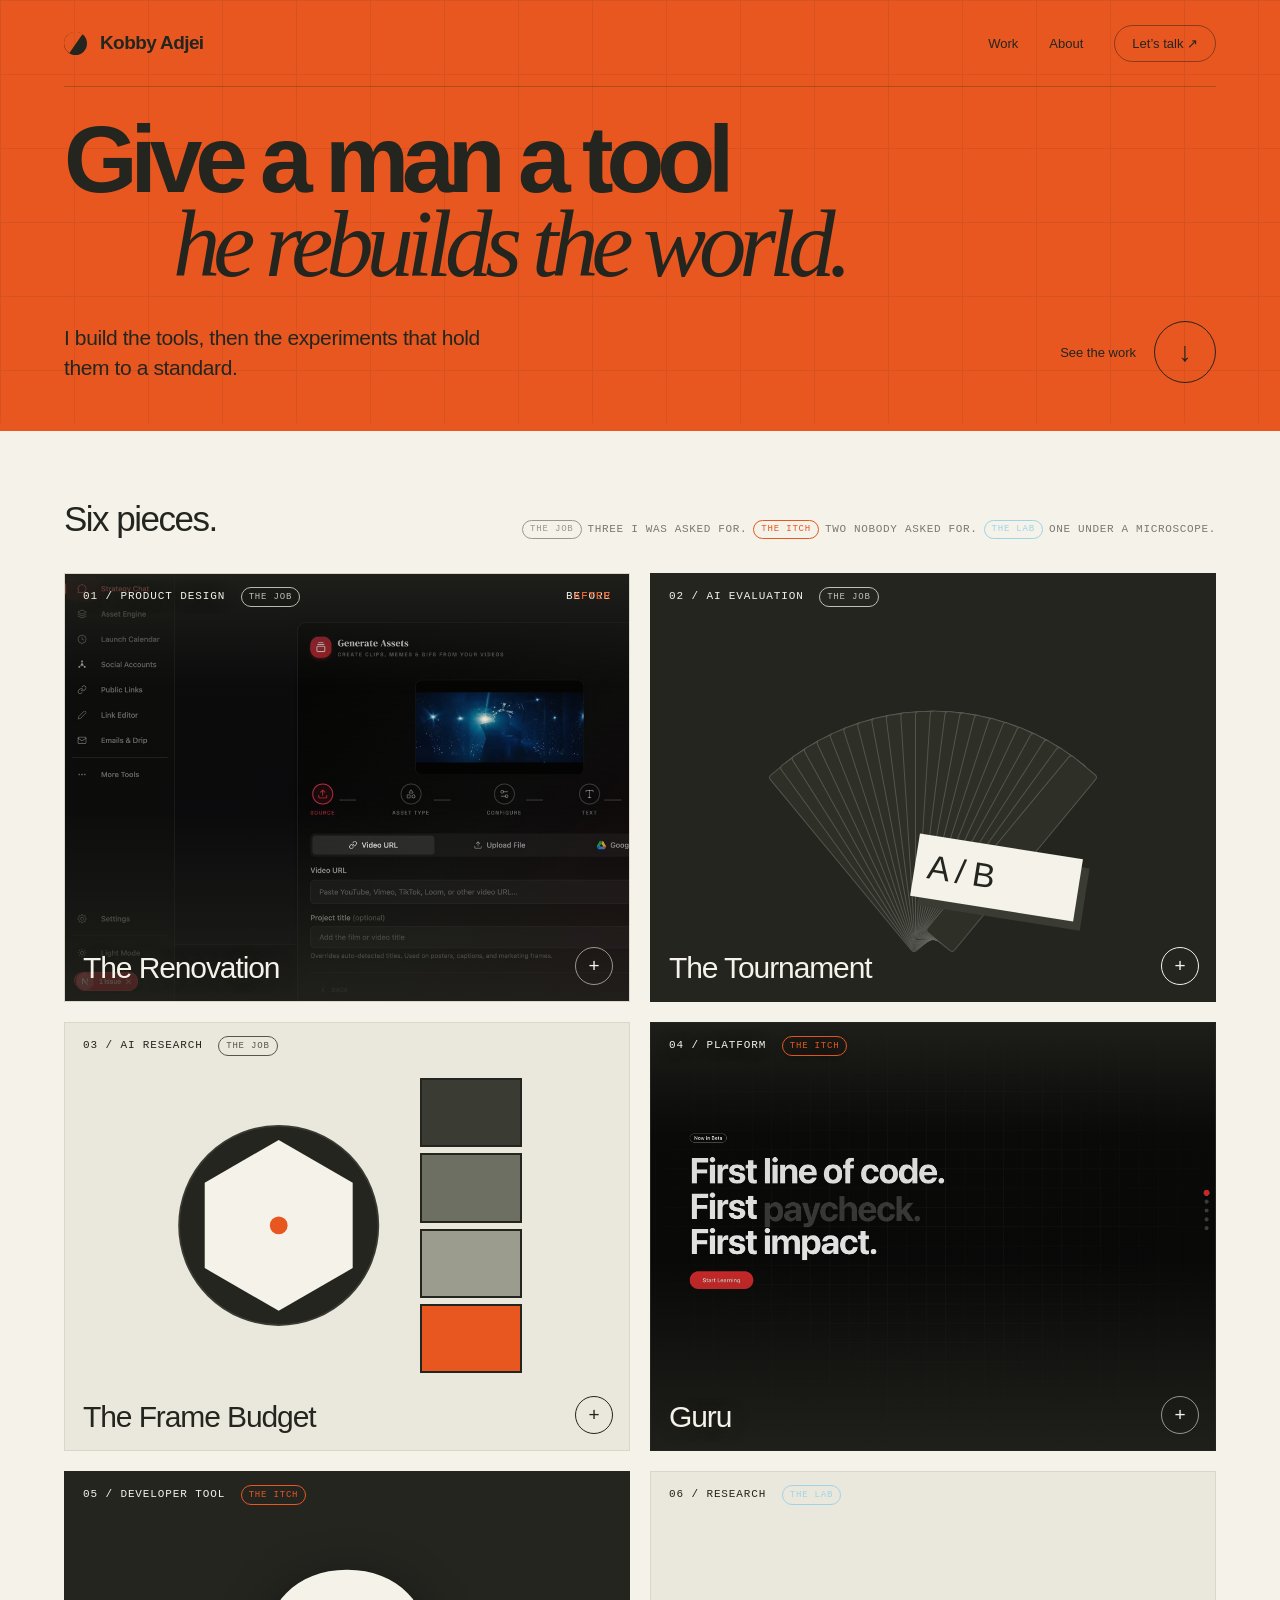
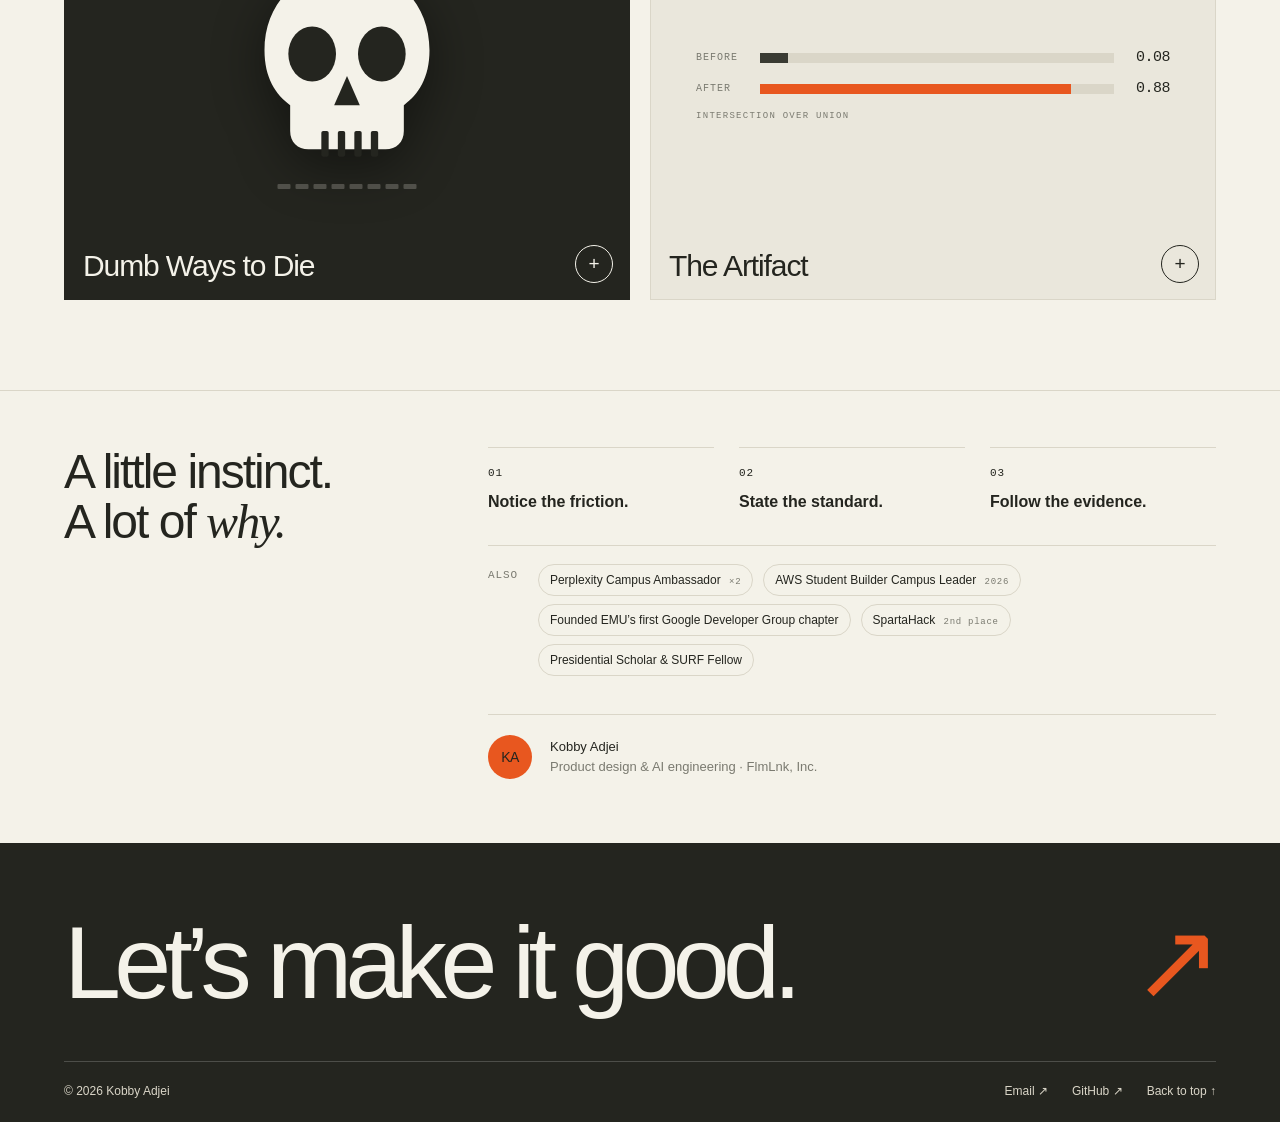
==== commit c821dccc: "Drop the card brand marks; they belong in the city" ====
--- a/index.html
+++ b/index.html
@@ -35,7 +35,6 @@
 --orange:var(--accent);--muted:#7A7A70;--line:var(--rule);--mono:ui-monospace,SFMono-Regular,Consolas,monospace;--sans:"Helvetica Neue",Helvetica,Arial,sans-serif}
 *{box-sizing:border-box}html{scroll-behavior:smooth;scroll-padding-top:85px}body{margin:0;background:var(--paper);color:var(--ink);font-family:var(--sans);-webkit-font-smoothing:antialiased}a{color:inherit;text-decoration:none}button,input{font:inherit}button,a{-webkit-tap-highlight-color:transparent}button{cursor:pointer}a:focus-visible,button:focus-visible,input:focus-visible{outline:3px solid var(--accent-deep);outline-offset:6px}::selection{background:var(--ink);color:#fff}h1,h2,h3,p{margin:0}button{color:inherit}img{display:block;width:100%}.shell{max-width:1600px;margin:auto;padding:0 5%}.mono{font:11px/1.5 var(--mono);letter-spacing:.08em;text-transform:uppercase}.skip{position:fixed;top:-80px;left:20px;z-index:100;background:var(--paper);padding:12px}.skip:focus{top:10px}.nav{height:87px;display:flex;align-items:center;justify-content:space-between;border-bottom:1px solid rgba(36,37,31,.27);gap:25px}.identity{font-size:19px;font-weight:650;letter-spacing:-.6px;display:flex;align-items:center;gap:13px}.mark{display:inline-block;width:23px;height:23px;background:var(--ink);border-radius:50%;position:relative}.mark:after{content:"";position:absolute;background:var(--orange);width:12px;height:23px;left:0;border-radius:15px 0 0 15px;transform:rotate(35deg);transform-origin:right center}.nav-links{display:flex;gap:31px;align-items:center;font-size:13px}.nav-links a{padding:8px 0}.nav-links a:hover{text-decoration:underline;text-underline-offset:5px}.nav-links .contact-link{border:1px solid rgba(36,37,31,.50);border-radius:24px;padding:10px 17px}.hero{background:var(--orange);padding-bottom:30px;overflow:hidden}.hero-top{display:flex;justify-content:space-between;padding:35px 0 25px}.hero-top span:last-child{text-align:right}.hero-title{font-size:clamp(54px,7.4vw,118px);font-weight:550;letter-spacing:-.075em;line-height:.9;padding:30px 0 22px;position:relative}.hero-title .second{display:block;padding-left:9.5%;font-family:Georgia,"Times New Roman",serif;font-weight:400;font-style:italic;letter-spacing:-.075em}.hero-bottom{display:flex;align-items:flex-end;justify-content:space-between;gap:50px;padding:12px 0 40px}.hero-caption{max-width:235px;font-size:13px;line-height:1.5}.hero-copy{font-size:21px;line-height:1.45;max-width:440px;letter-spacing:-.4px}.round-link{justify-self:end;display:flex;align-items:center;gap:18px;font-size:13px}.round-link b{width:62px;height:62px;border-radius:50%;border:1px solid var(--ink);display:grid;place-items:center;font-size:27px;font-weight:400;transition:background .2s,color .2s,transform .2s}.round-link:hover b{background:var(--ink);color:var(--orange);transform:translateY(4px)}.hero-rule{display:flex;justify-content:space-between;border-top:1px solid rgba(36,37,31,.27);padding-top:17px}.work{padding-top:68px;padding-bottom:90px}.section-head{display:flex;align-items:baseline;justify-content:space-between;margin-bottom:30px;gap:20px}.section-head h2{font-size:35px;font-weight:500;letter-spacing:-1.5px}.section-head h2 sup{font:12px var(--mono);vertical-align:top;display:inline-block;margin:6px 0 0 9px;letter-spacing:0}.project-feature{display:grid;grid-template-columns:1.65fr 1fr;background:var(--sunk);min-height:480px}.product-stage{background:var(--sunk);position:relative;overflow:hidden;min-height:480px;display:flex;align-items:center;padding:54px 30px 50px}.product-stage:before{content:"flmlnk";position:absolute;font-size:150px;letter-spacing:-12px;font-weight:700;top:-20px;left:28px;color:var(--rule)}.comparison{position:relative;width:100%;box-shadow:0 20px 35px rgba(36,37,31,.19);border:5px solid var(--ink);border-radius:9px;overflow:hidden;background:var(--ink);transform:rotate(-3deg);transition:transform .35s}.comparison:hover{transform:rotate(0)}.comparison img{aspect-ratio:1400/791;object-fit:cover}.comparison .before{position:absolute;inset:0;clip-path:inset(0 50% 0 0)}.divider{position:absolute;top:0;bottom:0;left:50%;width:2px;background:var(--orange);pointer-events:none}.divider:after{content:"↔";position:absolute;top:50%;left:50%;transform:translate(-50%,-50%);background:var(--orange);color:var(--ink);border-radius:50%;width:34px;height:34px;display:grid;place-items:center;font-size:17px}.comparison input{position:absolute;inset:0;opacity:0;width:100%;height:100%;margin:0;cursor:ew-resize}.comparison:focus-within{outline:3px solid var(--accent-deep);outline-offset:5px}.stage-labels{position:absolute;bottom:22px;left:30px;right:30px;display:flex;justify-content:space-between}.project-description{padding:40px;display:flex;flex-direction:column;align-items:flex-start}.project-description h3{font-size:clamp(35px,3.5vw,54px);font-weight:500;letter-spacing:-2px;line-height:1.04;margin:47px 0 20px}.project-description p{font-size:15px;line-height:1.6;max-width:350px;color:var(--art-1)}.tags{display:flex;flex-wrap:wrap;gap:7px;margin:24px 0}.tag{font:10px var(--mono);border:1px solid var(--rule);border-radius:20px;padding:7px 10px}.text-link{display:inline-flex;align-items:center;justify-content:space-between;gap:35px;border-bottom:1px solid currentColor;padding:8px 0;font-size:13px;min-width:155px;margin-top:auto}.text-link span{transition:transform .2s}.text-link:hover span{transform:translate(3px,-3px)}.project-grid{display:grid;grid-template-columns:1fr 1fr;gap:30px;margin-top:38px}.project-card{min-width:0}.art-link{display:block;overflow:hidden}.art{height:340px;position:relative;overflow:hidden;padding:27px;transition:filter .3s}.art-link:hover .art{filter:brightness(1.08)}.art .art-label{display:flex;justify-content:space-between;position:relative;z-index:2}.tournament-art{background:var(--ink);color:var(--paper)}.tournament-art:before{content:"";position:absolute;inset:0;background-image:radial-gradient(#ffffff20 .7px,transparent .7px);background-size:17px 17px}.tournament-title{position:absolute;top:95px;left:32px;font-size:80px;font-weight:500;line-height:.85;letter-spacing:-6px}.tournament-title small{display:block;font-family:Georgia,serif;font-style:italic;font-size:57px;letter-spacing:-3px;color:var(--accent);margin-top:9px}.ballot{position:absolute;right:50px;top:90px;width:145px;height:177px;background:var(--paper);color:var(--ink);padding:18px;transform:rotate(10deg);box-shadow:0 0 0 1px var(--ink),8px 8px 0 var(--art-2),9px 9px 0 var(--ink),16px 16px 0 var(--art-1)}.ballot .mono{font-size:9px}.ballot strong{font-size:54px;font-weight:500;line-height:1.6}.ballot-rule{border-top:1px solid rgba(36,37,31,.25);padding-top:8px;font:9px var(--mono)}.art-bottom{position:absolute;bottom:25px;left:28px;right:28px;display:flex;justify-content:space-between;font:10px var(--mono)}.frame-art{background:var(--accent-soft);color:var(--ink)}.frame-big{position:absolute;left:25px;top:61px;font-size:185px;line-height:1;letter-spacing:-17px}.frame-note{position:absolute;left:155px;top:120px;font-family:Georgia,serif;font-size:35px;font-style:italic;line-height:.96;letter-spacing:-1.5px}.frames{position:absolute;right:-40px;bottom:65px;width:70%;display:flex;gap:8px;transform:rotate(-12deg)}.frame{flex:1;height:100px;background:var(--art-1);min-width:70px;border:5px solid var(--ink);position:relative;overflow:hidden}.frame:before{content:"";position:absolute;inset:15px -10px -30px;border-radius:50% 50% 0 0;background:var(--art-3);transform:rotate(30deg)}.frame:nth-child(2):before{background:var(--rule);inset:35px -10px -10px}.frame:nth-child(3):before{background:var(--art-2);inset:5px -10px -35px;transform:rotate(-40deg)}.frame:nth-child(4):before{background:var(--art-3);inset:25px -10px -10px}.frame i{position:absolute;z-index:1;left:5px;top:3px;color:white;font:8px var(--mono)}.card-meta{display:flex;justify-content:space-between;margin:20px 0 12px;gap:10px;color:var(--muted)}.project-card h3{font-size:29px;letter-spacing:-1px;font-weight:500}.project-card h3 a{display:flex;justify-content:space-between;align-items:center;gap:12px}.project-card h3 a span{font-size:25px}.project-card p{font-size:15px;line-height:1.6;color:var(--muted);margin:13px 0 18px;max-width:510px}.project-foot{font:11px/1.5 var(--mono);border-top:1px solid var(--line);padding-top:14px}.method{border-top:1px solid var(--line);padding-top:70px;padding-bottom:80px;display:grid;grid-template-columns:1fr 2fr;gap:60px}.method-intro h2{font-size:48px;line-height:1.04;letter-spacing:-2px;font-weight:500;margin-top:22px}.method-intro h2 em{font-family:Georgia,serif;font-weight:400}.steps{display:grid;grid-template-columns:repeat(3,1fr);gap:25px;margin-top:38px}.step{border-top:1px solid var(--line);padding-top:14px}.step h3{font-size:16px;font-weight:550;margin:17px 0 10px}.about-line{border-top:1px solid var(--line);padding-top:20px;margin-top:38px;display:flex;gap:18px;align-items:center}.avatar{width:44px;height:44px;background:var(--orange);border-radius:50%;display:grid;place-items:center;flex-shrink:0;font-size:14px;letter-spacing:-.5px}.about-line p{font-size:13px;line-height:1.6}.about-line span{color:var(--muted)}.footer{background:var(--ink);color:var(--paper);padding:45px 0 24px}.footer-top{display:flex;justify-content:space-between;align-items:center}.footer-top .mono{color:var(--rule)}.footer-cta{display:flex;align-items:center;justify-content:space-between;gap:20px;padding:32px 0 44px;font-size:clamp(54px,8vw,120px);letter-spacing:-.065em;line-height:1}.footer-cta span{color:var(--orange);font-size:1.05em;transition:transform .2s}.footer-cta:hover span{transform:translate(6px,-6px)}.footer-bottom{display:flex;justify-content:space-between;gap:25px;padding-top:22px;border-top:1px solid #ffffff30;font-size:12px;color:var(--rule)}.footer-bottom a:hover{text-decoration:underline}.footer-bottom div{display:flex;gap:24px}
 .skull{position:relative;display:grid;place-items:center;width:100%;height:100%}.skull svg{width:min(52%,220px);height:auto;filter:drop-shadow(0 14px 26px rgba(0,0,0,.45))}.skull .socket{transform-origin:center;animation:dwtd-look 6s ease-in-out infinite}.skull .socket.right{animation-delay:.18s}.gauge{position:absolute;bottom:12%;left:50%;transform:translateX(-50%);display:flex;gap:5px}.gauge i{width:13px;height:5px;background:var(--paper);opacity:.22;border-radius:1px;animation:dwtd-drain 5.6s linear infinite}.gauge i:nth-child(1){animation-delay:0s}.gauge i:nth-child(2){animation-delay:.15s}.gauge i:nth-child(3){animation-delay:.3s}.gauge i:nth-child(4){animation-delay:.45s}.gauge i:nth-child(5){animation-delay:.6s}.gauge i:nth-child(6){animation-delay:.75s}.gauge i:nth-child(7){animation-delay:.9s}.gauge i:nth-child(8){animation-delay:1.05s}@keyframes dwtd-look{0%,42%,100%{transform:translateX(0)}50%,58%{transform:translateX(-3px)}}@keyframes dwtd-drain{0%,55%{opacity:.85}70%,100%{opacity:.18}}@media(prefers-reduced-motion:reduce){.skull .socket,.gauge i{animation:none}.gauge i{opacity:.5}}
-.brand{position:absolute;top:18px;left:18px;z-index:3;width:26px;height:26px;object-fit:contain;opacity:.62;filter:grayscale(1) brightness(1.6);transition:opacity .3s,filter .3s}.piece:hover .brand,.piece:focus-within .brand{opacity:1;filter:none}.brand-svg{display:grid;place-items:center;color:var(--paper);filter:none;opacity:.7}.piece:not(.dark) .brand-svg{color:var(--ink)}.brand-svg svg{width:100%;height:100%}@media(max-width:700px){.brand{width:22px;height:22px;top:14px;left:14px}}
 .recognition{border-top:1px solid var(--line);padding-top:18px;margin-top:34px;display:flex;gap:20px;align-items:flex-start}.recognition>.mono{color:var(--muted);padding-top:3px;flex-shrink:0}.recognition ul{list-style:none;margin:0;padding:0;display:flex;flex-wrap:wrap;gap:8px 10px}.recognition li{font-size:12px;line-height:1.5;border:1px solid var(--rule);border-radius:20px;padding:6px 11px}.recognition li i{font-style:normal;color:var(--muted);font:9px var(--mono);letter-spacing:.08em;margin-left:5px}@media(max-width:700px){.recognition{flex-direction:column;gap:12px}.recognition li{font-size:11px}}
 .chip.lab{color:#9fd4e8;opacity:1}.iou{position:absolute;left:8%;right:8%;top:50%;transform:translateY(-50%);display:grid;gap:14px}.iou-row{display:flex;align-items:center;gap:12px;font:10px var(--mono);letter-spacing:.1em}.iou-label{width:52px;color:var(--muted)}.iou-bar{flex:1;height:10px;background:var(--rule);position:relative;overflow:hidden}.iou-bar b{position:absolute;inset:0 auto 0 0;background:var(--art-1);animation:iou-fill 1.4s ease-out both}.iou-row.good .iou-bar b{background:var(--accent)}.iou-num{width:44px;text-align:right;font-size:15px;letter-spacing:-.5px}.iou-cap{font:9px var(--mono);letter-spacing:.14em;color:var(--muted)}@keyframes iou-fill{from{transform:scaleX(0);transform-origin:left}to{transform:scaleX(1)}}@media(prefers-reduced-motion:reduce){.iou-bar b{animation:none}}
 .chip{font:9px/1 var(--mono);letter-spacing:.09em;text-transform:uppercase;font-weight:400;border:1px solid currentColor;border-radius:20px;padding:4px 7px;margin-left:8px;white-space:nowrap;opacity:.75}.chip.itch{color:var(--orange);opacity:1}.origin-key{display:flex;flex-wrap:wrap;align-items:center;gap:6px;font:11px/1.6 var(--mono);letter-spacing:.06em;text-transform:uppercase;color:var(--muted)}.origin-key .chip{margin-left:0}@media(max-width:700px){.chip{font-size:8px;padding:3px 6px;margin-left:6px}.origin-key{font-size:9px}}
@@ -199,7 +198,6 @@
 
     <article class="piece photo" id="p1">
       <div class="stage" aria-hidden="true">
-        <img class="brand" src="assets/logos/flmlnk.png" alt="FlmLnk" width="96" height="96" loading="lazy">
         <div class="wipe"><div class="plate pl1"><img src="assets/after-dashboard.jpg" alt="" width="1400" height="791"><img class="old" src="assets/before-dashboard.jpg" alt="" width="1400" height="791"></div><div class="plate pl2"><img src="assets/after-library.jpg" alt="" width="1400" height="791"><img class="old" src="assets/before-library.jpg" alt="" width="1400" height="791"></div><div class="plate pl3"><img src="assets/after-generate.jpg" alt="" width="1400" height="791"><img class="old" src="assets/before-generate.jpg" alt="" width="1400" height="791"></div><span class="seam"></span><span class="ba"><b>Before</b><i>After</i></span></div>
         <div class="scrim"></div>
       </div>
@@ -215,7 +213,6 @@
 
     <article class="piece dark" id="p2">
       <div class="stage" aria-hidden="true">
-        <img class="brand" src="assets/logos/flmlnk.png" alt="FlmLnk" width="96" height="96" loading="lazy">
         <div class="deck"><div class="fan"></div><div class="slip"><b>A / B</b></div></div>
       </div>
       <button class="trigger" type="button" aria-expanded="false" aria-controls="p2-panel"><span class="mark-no">02 / AI evaluation <b class="chip job">The job</b></span><span class="mark-name">The Tournament</span><span class="mark-open" aria-hidden="true">+</span><span class="sr">Open The Tournament</span></button>
@@ -230,7 +227,6 @@
 
     <article class="piece" id="p3">
       <div class="stage" aria-hidden="true">
-        <img class="brand" src="assets/logos/flmlnk.png" alt="FlmLnk" width="96" height="96" loading="lazy">
         <div class="lens"><svg viewBox="0 0 120 120"><circle cx="60" cy="60" r="56" fill="var(--ink)"/><polygon class="blades" points="60.0,12.0 101.6,36.0 101.6,84.0 60.0,108.0 18.4,84.0 18.4,36.0" fill="var(--paper)"/><circle class="pupil" cx="60" cy="60" r="5" fill="var(--accent)"/><circle cx="60" cy="60" r="56" fill="none" stroke="var(--art-1)" stroke-width="1"/></svg><div class="strip"><i></i><i></i><i></i><i></i></div></div>
         
       </div>
@@ -246,7 +242,6 @@
 
     <article class="piece dark photo" id="p4">
       <div class="stage" aria-hidden="true">
-        <img class="brand" src="assets/logos/guru.svg" alt="Guru" width="96" height="96" loading="lazy">
         <div class="wipe one"><div class="plate"><img src="assets/guru-landing.jpg" alt="Guru: first line of code to first paycheck" width="1400" height="1190"></div></div>
         <div class="scrim"></div>
       </div>
@@ -262,7 +257,6 @@
 
     <article class="piece dark" id="p5">
       <div class="stage" aria-hidden="true">
-        <span class="brand brand-svg" aria-label="Dumb Ways to Die"><svg viewBox="0 0 24 24" fill="none" stroke="currentColor" stroke-width="1.6" stroke-linecap="round" stroke-linejoin="round"><path d="M12 2.5c-4.4 0-7.5 3-7.5 7 0 2.4 1.1 4 2.3 5.1.5.4.7 1 .7 1.6v1.3c0 .8.7 1.5 1.5 1.5h6c.8 0 1.5-.7 1.5-1.5v-1.3c0-.6.2-1.2.7-1.6 1.2-1.1 2.3-2.7 2.3-5.1 0-4-3.1-7-7.5-7z"/><circle cx="9.2" cy="10" r="1.6" fill="currentColor" stroke="none"/><circle cx="14.8" cy="10" r="1.6" fill="currentColor" stroke="none"/><path d="M10.4 14.2h3.2"/><path d="M9.5 21.5h5"/></svg></span>
         <div class="skull">
           <svg viewBox="0 0 120 130">
             <path class="cranium" d="M60 8c28 0 45 19 45 44 0 15-6 24-14 30v14c0 6-4 10-10 10H39c-6 0-10-4-10-10V82C21 76 15 67 15 52 15 27 32 8 60 8Z" fill="var(--paper)"/>
@@ -286,7 +280,6 @@
 
     <article class="piece" id="p6">
       <div class="stage" aria-hidden="true">
-        <img class="brand" src="assets/logos/emu.png" alt="Eastern Michigan University" width="96" height="96" loading="lazy">
         <div class="iou">
           <div class="iou-row"><span class="iou-label">BEFORE</span><i class="iou-bar"><b style="width:8%"></b></i><span class="iou-num">0.08</span></div>
           <div class="iou-row good"><span class="iou-label">AFTER</span><i class="iou-bar"><b style="width:88%"></b></i><span class="iou-num">0.88</span></div>
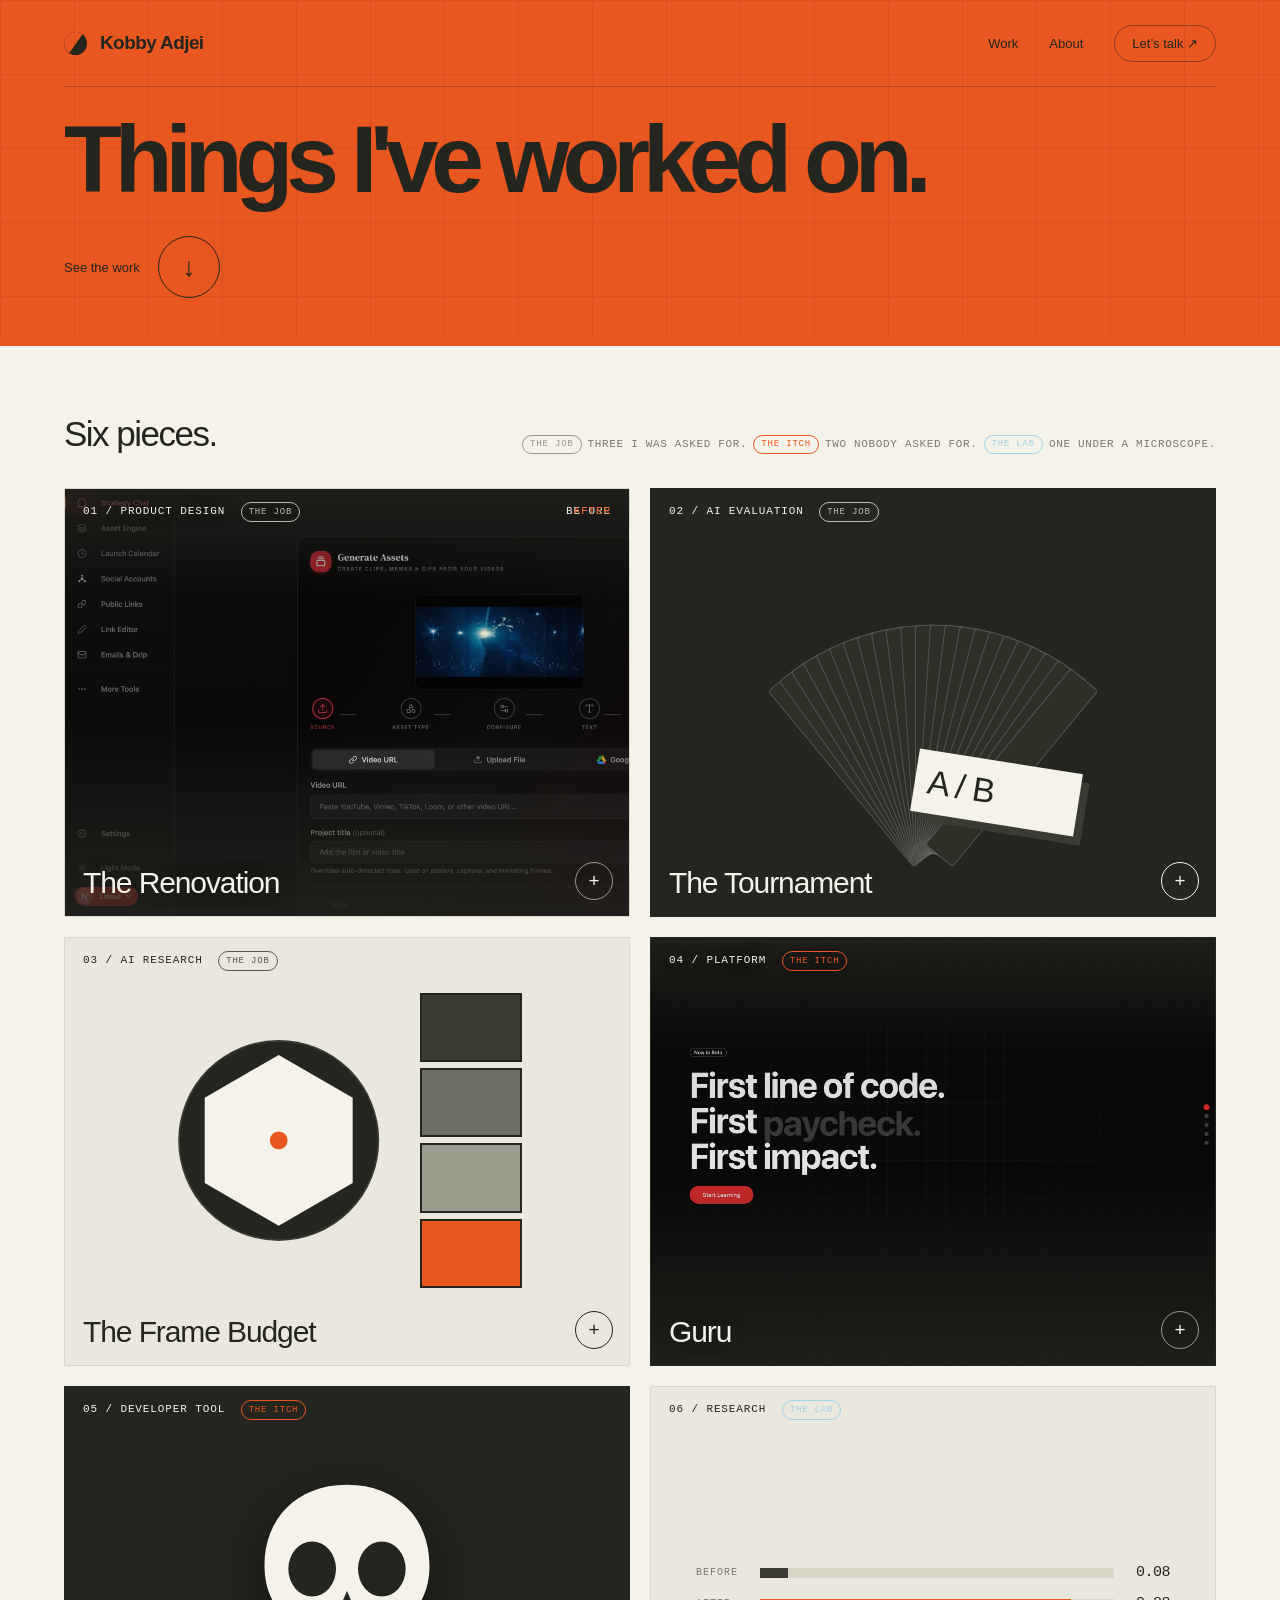
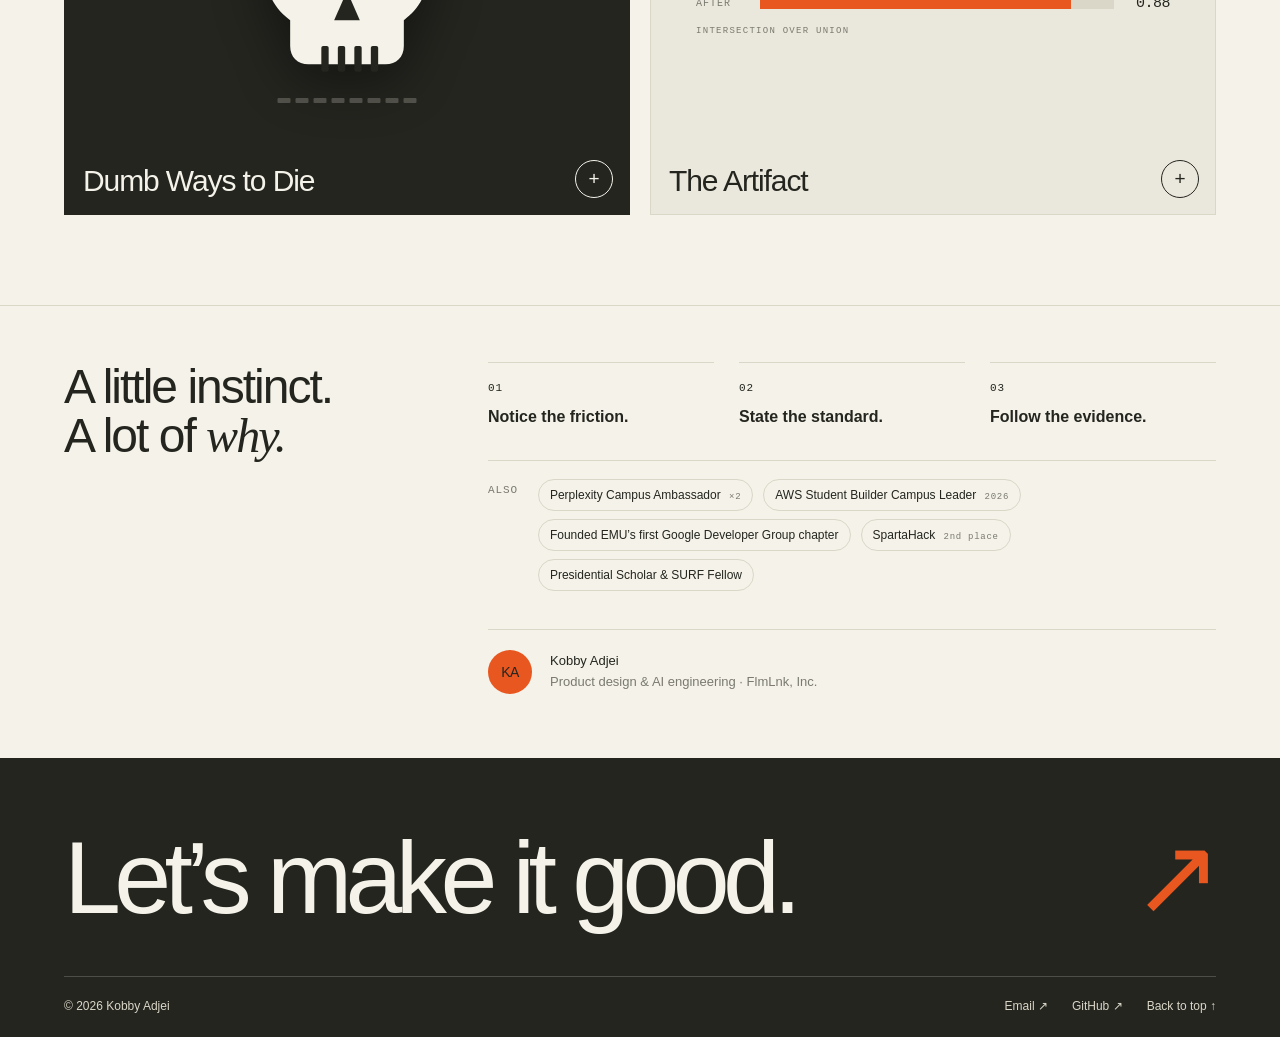
==== commit 62a5b81e: "Remove the proverb headline; replace with Things I've worked on" ====
--- a/index.html
+++ b/index.html
@@ -5,7 +5,7 @@
 <meta name="viewport" content="width=device-width, initial-scale=1">
 <meta name="description" content="Kobby Adjei. Product design and AI engineering. Selected work at the intersection of taste and evidence.">
 <meta name="theme-color" content="var(--accent)">
-<title>Kobby Adjei. Give a man a tool.</title>
+<title>Kobby Adjei</title>
 <style>
 /* Independent portfolio direction. Existing case studies and assets are reused.
    References: awwwards.com/websites/portfolio; hoverstat.es/features/back-of-the-house;
@@ -188,8 +188,8 @@
 <header class="hero"><div class="shell">
   <nav class="nav" aria-label="Main navigation"><a class="identity" href="#top"><span class="mark" aria-hidden="true"></span>Kobby Adjei</a><div class="nav-links"><a href="#work">Work</a><a class="about-link" href="#about">About</a><a class="contact-link" href="mailto:kadjei1@emich.edu">Let’s talk ↗</a></div></nav>
   <div class="blueprint" aria-hidden="true"></div>
-  <h1 class="hero-title"><span class="line"><i style="animation-delay:0.28s">Give</i> <i style="animation-delay:0.38s">a</i> <i style="animation-delay:0.48s">man</i> <i style="animation-delay:0.58s">a</i> <i style="animation-delay:0.68s">tool</i></span><span class="line second"><i style="animation-delay:0.92s">he</i> <i style="animation-delay:1.02s">rebuilds</i> <i style="animation-delay:1.12s">the</i> <i style="animation-delay:1.22s">world.</i></span></h1>
-  <div class="hero-bottom"><p class="hero-copy">I build the tools, then the experiments that hold them to a standard.</p><a class="round-link" href="#work">See the work <b aria-hidden="true">↓</b></a></div>
+  <h1 class="hero-title"><span class="line"><i style="animation-delay:0.28s">Things</i> <i style="animation-delay:0.38s">I've</i> <i style="animation-delay:0.48s">worked</i> <i style="animation-delay:0.58s">on.</i></span></h1>
+  <div class="hero-bottom"><a class="round-link" href="#work">See the work <b aria-hidden="true">↓</b></a></div>
   </div></header>
 <main>
 <section id="work" class="work shell" aria-labelledby="work-heading">
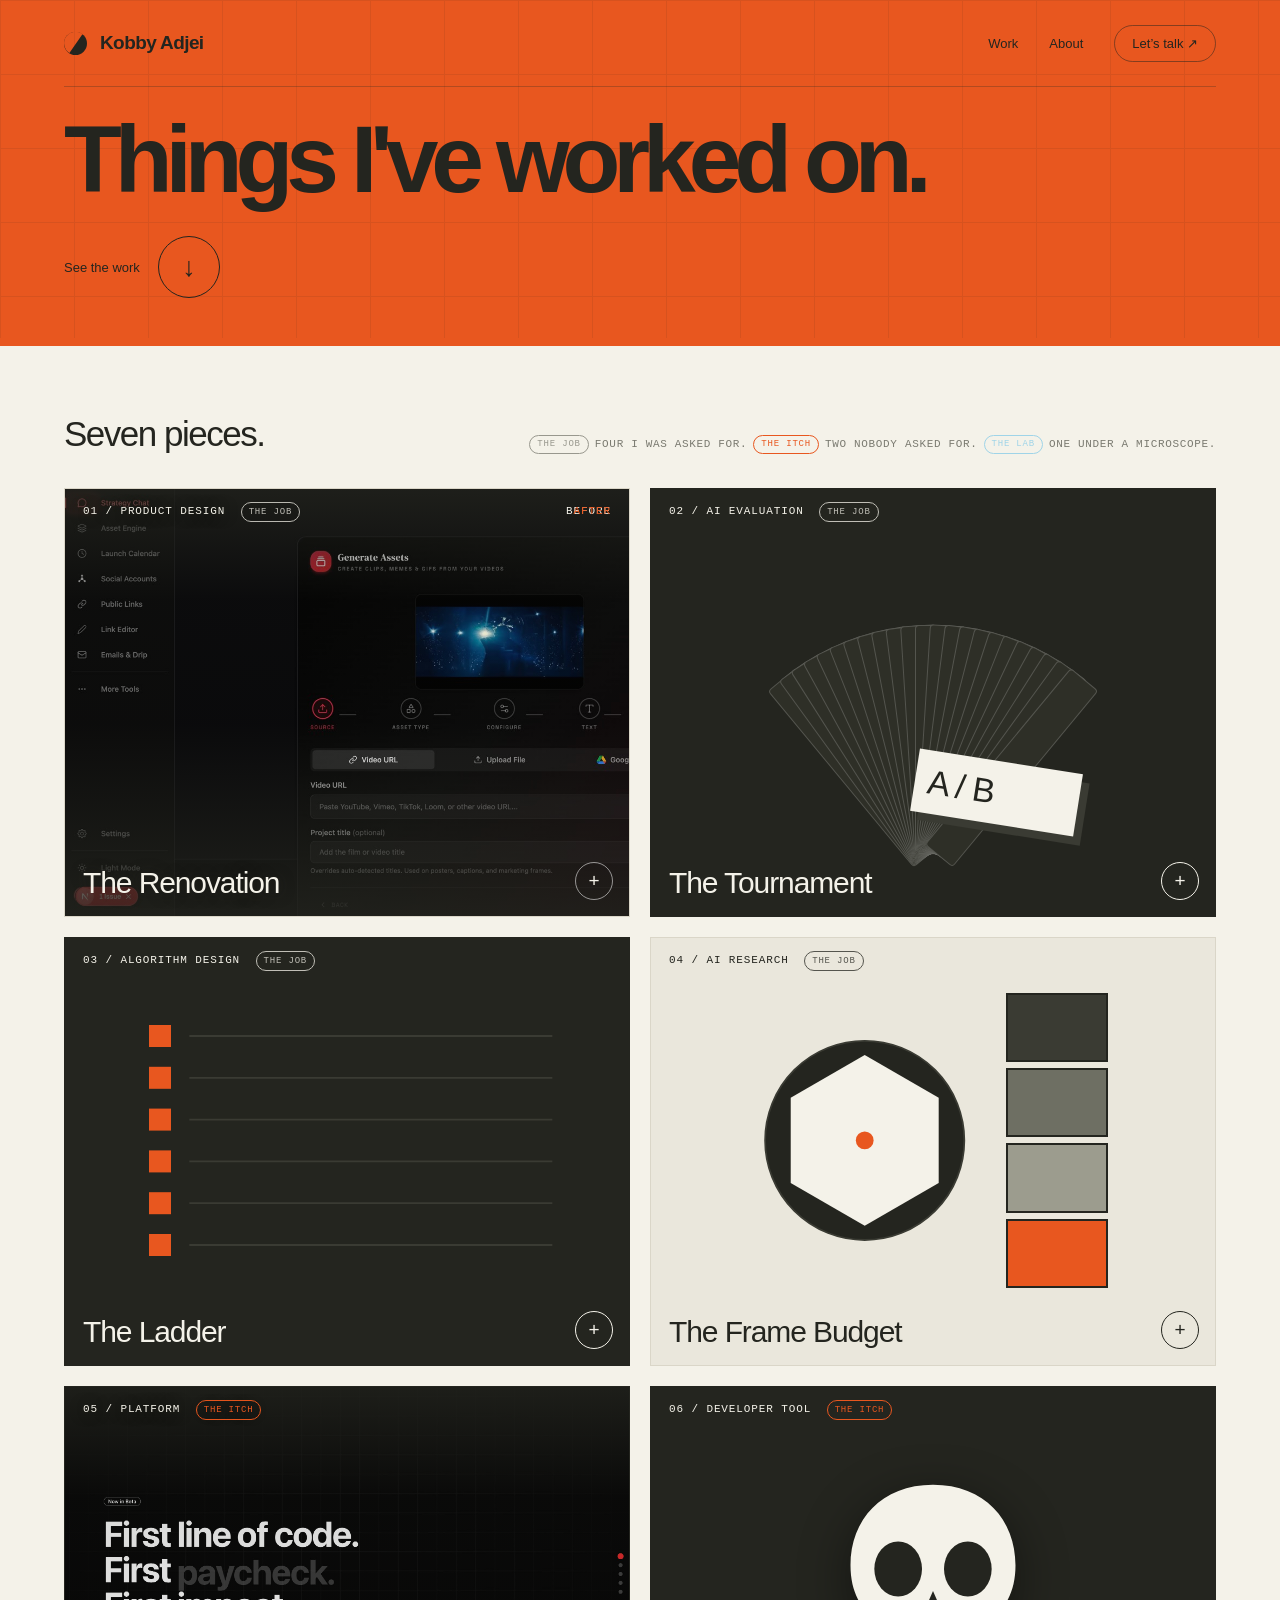
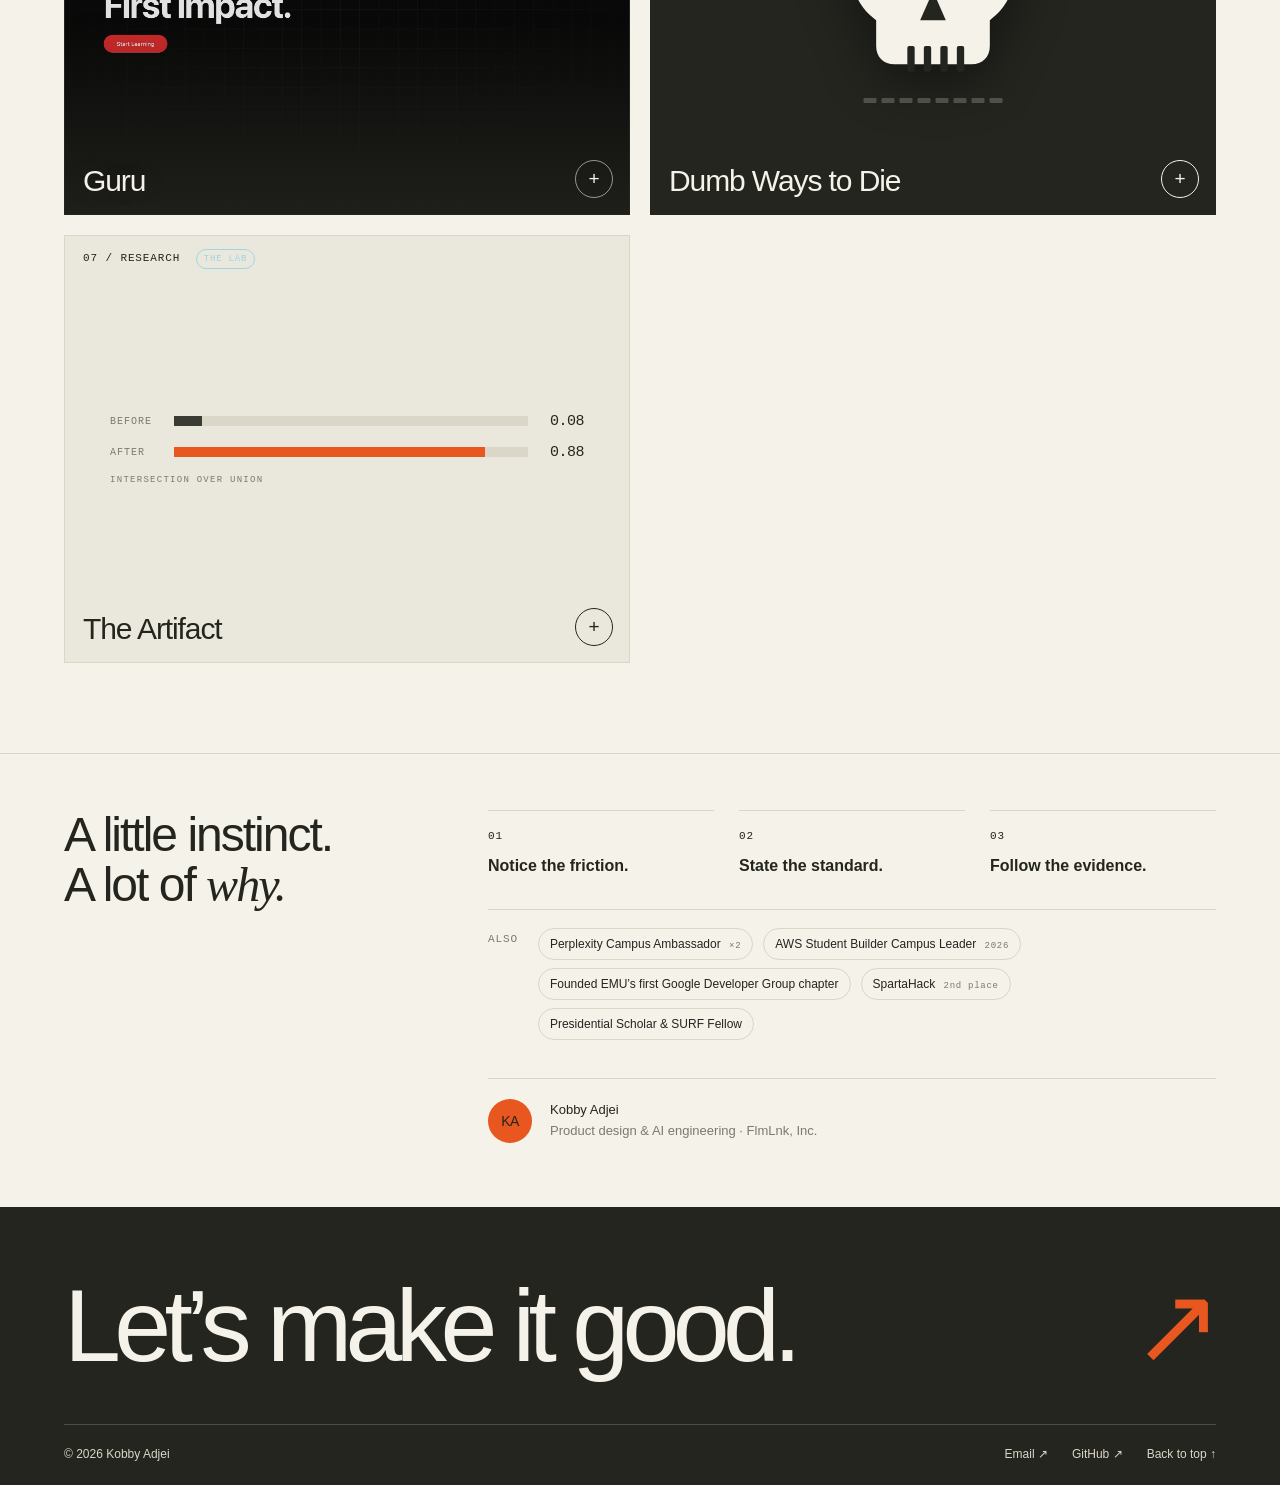
==== commit 8ec4ddea: "Add The Ladder: ranking a large catalogue without comparing every pair New case under The Tournament" ====
--- a/index.html
+++ b/index.html
@@ -180,6 +180,7 @@
 @keyframes rise{from{opacity:0;transform:translateY(12px)}to{opacity:1;transform:none}}
 @media(prefers-reduced-motion:reduce){.blueprint{opacity:.085;clip-path:none;animation:none}
   .hero-title i,.hero-bottom{opacity:1;transform:none;animation:none}}
+.ladder{display:grid;place-items:center;width:100%;height:100%}.ladder svg{width:min(94%,440px);height:auto;overflow:visible}.ladder .rail{stroke:var(--art-1);stroke-width:1}.ladder .sq{fill:var(--accent)}.ladder .pip{fill:var(--paper);opacity:0;animation:ladder-settle 7s cubic-bezier(.2,.8,.2,1) infinite}.ladder .pip.out{fill:var(--art-2)}.ladder .pip.win{fill:var(--accent)}@keyframes ladder-settle{0%{opacity:0;transform:translateX(-80px)}12%{opacity:1;transform:none}84%{opacity:1;transform:none}100%{opacity:0;transform:none}}@media(prefers-reduced-motion:reduce){.ladder .pip{animation:none;opacity:1}}
 </style>
 <link rel="icon" href="data:image/svg+xml,<svg xmlns='http://www.w3.org/2000/svg' viewBox='0 0 32 32'><circle cx='16' cy='16' r='15' fill='%23F4F2E9' stroke='%2324251F' stroke-width='1.4'/><path d='M16 1A15 15 0 0 1 16 31A7.5 7.5 0 0 1 16 16A7.5 7.5 0 0 0 16 1Z' fill='%2324251F'/><circle cx='16' cy='8.5' r='3' fill='%2324251F'/><circle cx='16' cy='23.5' r='3' fill='%23F4F2E9'/></svg>">
 </head>
@@ -193,7 +194,7 @@
   </div></header>
 <main>
 <section id="work" class="work shell" aria-labelledby="work-heading">
-  <div class="section-head"><h2 id="work-heading">Six pieces.</h2><p class="origin-key"><span class="chip job">The job</span> three I was asked for. <span class="chip itch">The itch</span> two nobody asked for. <span class="chip lab">The lab</span> one under a microscope.</p></div>
+  <div class="section-head"><h2 id="work-heading">Seven pieces.</h2><p class="origin-key"><span class="chip job">The job</span> four I was asked for. <span class="chip itch">The itch</span> two nobody asked for. <span class="chip lab">The lab</span> one under a microscope.</p></div>
   <div class="rack">
 
     <article class="piece photo" id="p1">
@@ -225,13 +226,27 @@
       </div>
     </article>
 
-    <article class="piece" id="p3">
+    <article class="piece dark" id="p3">
+      <div class="stage" aria-hidden="true">
+        <div class="ladder"><svg viewBox="0 0 240 150"><line class="rail" x1="34" y1="18.0" x2="232" y2="18.0"/><line class="rail" x1="34" y1="40.8" x2="232" y2="40.8"/><line class="rail" x1="34" y1="63.6" x2="232" y2="63.6"/><line class="rail" x1="34" y1="86.4" x2="232" y2="86.4"/><line class="rail" x1="34" y1="109.2" x2="232" y2="109.2"/><line class="rail" x1="34" y1="132.0" x2="232" y2="132.0"/><rect class="sq" x="12" y="12.0" width="12" height="12"/><rect class="sq" x="12" y="34.8" width="12" height="12"/><rect class="sq" x="12" y="57.6" width="12" height="12"/><rect class="sq" x="12" y="80.4" width="12" height="12"/><rect class="sq" x="12" y="103.2" width="12" height="12"/><rect class="sq" x="12" y="126.0" width="12" height="12"/><circle class="pip win" cx="109.1" cy="7.0" r="5" style="animation-delay:0.00s"/><circle class="pip" cx="79.6" cy="7.0" r="3.4" style="animation-delay:0.14s"/><circle class="pip out" cx="164.7" cy="29.4" r="3.4" style="animation-delay:0.28s"/><circle class="pip out" cx="66.3" cy="29.4" r="3.4" style="animation-delay:0.42s"/><circle class="pip out" cx="145.1" cy="29.4" r="3.4" style="animation-delay:0.56s"/><circle class="pip out" cx="116.2" cy="29.4" r="3.4" style="animation-delay:0.70s"/><circle class="pip out" cx="63.9" cy="52.2" r="3.4" style="animation-delay:0.84s"/><circle class="pip out" cx="140.3" cy="52.2" r="3.4" style="animation-delay:0.98s"/><circle class="pip out" cx="60.4" cy="52.2" r="3.4" style="animation-delay:1.12s"/><circle class="pip out" cx="127.7" cy="52.2" r="3.4" style="animation-delay:1.26s"/><circle class="pip out" cx="65.9" cy="75.0" r="3.4" style="animation-delay:1.40s"/><circle class="pip out" cx="69.4" cy="75.0" r="3.4" style="animation-delay:1.54s"/><circle class="pip out" cx="126.2" cy="75.0" r="3.4" style="animation-delay:1.68s"/><circle class="pip out" cx="194.6" cy="75.0" r="3.4" style="animation-delay:1.82s"/><circle class="pip out" cx="75.0" cy="97.8" r="3.4" style="animation-delay:1.96s"/><circle class="pip out" cx="92.0" cy="97.8" r="3.4" style="animation-delay:2.10s"/><circle class="pip out" cx="160.7" cy="97.8" r="3.4" style="animation-delay:2.24s"/><circle class="pip out" cx="215.1" cy="97.8" r="3.4" style="animation-delay:2.38s"/><circle class="pip out" cx="152.1" cy="120.6" r="3.4" style="animation-delay:2.52s"/><circle class="pip out" cx="121.4" cy="120.6" r="3.4" style="animation-delay:2.66s"/><circle class="pip out" cx="220.0" cy="120.6" r="3.4" style="animation-delay:2.80s"/><circle class="pip out" cx="61.9" cy="143.0" r="3.4" style="animation-delay:2.94s"/><circle class="pip out" cx="199.9" cy="143.0" r="3.4" style="animation-delay:3.08s"/></svg></div>
+      </div>
+      <button class="trigger" type="button" aria-expanded="false" aria-controls="p3-panel"><span class="mark-no">03 / Algorithm design <b class="chip job">The job</b></span><span class="mark-name">The Ladder</span><span class="mark-open" aria-hidden="true">+</span><span class="sr">Open The Ladder</span></button>
+      <div class="panel" id="p3-panel">
+        <button class="shut" type="button" aria-label="Close">&times;</button>
+        <h3>617 days, down to two and a half.</h3>
+        <p>The ranking engine compared every film with every other film. Fine for 30. A 4,000 film catalogue would need 16 million comparisons, about 617 days. I designed a way around it: rank a random 30, keep six as a fixed ladder, screen every film against those six, then run a real contest among the few that beat all of them.</p>
+        <div class="figs"><div><b>99.6%</b>fewer comparisons</div><div><b>6</b>reference films</div><div><b>2</b>stages</div></div>
+        <a class="read" href="the-ladder.html">Watch the explainer <span aria-hidden="true">&rarr;</span></a>
+      </div>
+    </article>
+
+    <article class="piece" id="p4">
       <div class="stage" aria-hidden="true">
         <div class="lens"><svg viewBox="0 0 120 120"><circle cx="60" cy="60" r="56" fill="var(--ink)"/><polygon class="blades" points="60.0,12.0 101.6,36.0 101.6,84.0 60.0,108.0 18.4,84.0 18.4,36.0" fill="var(--paper)"/><circle class="pupil" cx="60" cy="60" r="5" fill="var(--accent)"/><circle cx="60" cy="60" r="56" fill="none" stroke="var(--art-1)" stroke-width="1"/></svg><div class="strip"><i></i><i></i><i></i><i></i></div></div>
         
       </div>
-      <button class="trigger" type="button" aria-expanded="false" aria-controls="p3-panel"><span class="mark-no">03 / AI research <b class="chip job">The job</b></span><span class="mark-name">The Frame Budget</span><span class="mark-open" aria-hidden="true">+</span><span class="sr">Open The Frame Budget</span></button>
-      <div class="panel" id="p3-panel">
+      <button class="trigger" type="button" aria-expanded="false" aria-controls="p4-panel"><span class="mark-no">04 / AI research <b class="chip job">The job</b></span><span class="mark-name">The Frame Budget</span><span class="mark-open" aria-hidden="true">+</span><span class="sr">Open The Frame Budget</span></button>
+      <div class="panel" id="p4-panel">
         <button class="shut" type="button" aria-label="Close">&times;</button>
         <h3>Four frames. Then a plateau.</h3>
         <p>How much of a film does a model need to see? More footage was not buying better judgement.</p>
@@ -240,13 +255,13 @@
       </div>
     </article>
 
-    <article class="piece dark photo" id="p4">
+    <article class="piece dark photo" id="p5">
       <div class="stage" aria-hidden="true">
         <div class="wipe one"><div class="plate"><img src="assets/guru-landing.jpg" alt="Guru: first line of code to first paycheck" width="1400" height="1190"></div></div>
         <div class="scrim"></div>
       </div>
-      <button class="trigger" type="button" aria-expanded="false" aria-controls="p4-panel"><span class="mark-no">04 / Platform <b class="chip itch">The itch</b></span><span class="mark-name">Guru</span><span class="mark-open" aria-hidden="true">+</span><span class="sr">Open Guru</span></button>
-      <div class="panel" id="p4-panel">
+      <button class="trigger" type="button" aria-expanded="false" aria-controls="p5-panel"><span class="mark-no">05 / Platform <b class="chip itch">The itch</b></span><span class="mark-name">Guru</span><span class="mark-open" aria-hidden="true">+</span><span class="sr">Open Guru</span></button>
+      <div class="panel" id="p5-panel">
         <button class="shut" type="button" aria-label="Close">&times;</button>
         <h3>First line of code to first paycheck.</h3>
         <p>Traditional and untraditional ways to learn code and land the job. Scrim style lessons you pause and type into instead of watching. Sync, our collab rooms, for working next to a friend. And an AI that sees your screen, talks to you, and works with you, alone or in a room.</p>
@@ -255,7 +270,7 @@
       </div>
     </article>
 
-    <article class="piece dark" id="p5">
+    <article class="piece dark" id="p6">
       <div class="stage" aria-hidden="true">
         <div class="skull">
           <svg viewBox="0 0 120 130">
@@ -268,8 +283,8 @@
           <div class="gauge"><i></i><i></i><i></i><i></i><i></i><i></i><i></i><i></i></div>
         </div>
       </div>
-      <button class="trigger" type="button" aria-expanded="false" aria-controls="p5-panel"><span class="mark-no">05 / Developer tool <b class="chip itch">The itch</b></span><span class="mark-name">Dumb Ways to Die</span><span class="mark-open" aria-hidden="true">+</span><span class="sr">Open Dumb Ways to Die</span></button>
-      <div class="panel" id="p5-panel">
+      <button class="trigger" type="button" aria-expanded="false" aria-controls="p6-panel"><span class="mark-no">06 / Developer tool <b class="chip itch">The itch</b></span><span class="mark-name">Dumb Ways to Die</span><span class="mark-open" aria-hidden="true">+</span><span class="sr">Open Dumb Ways to Die</span></button>
+      <div class="panel" id="p6-panel">
         <button class="shut" type="button" aria-label="Close">&times;</button>
         <h3>Out of tokens is not out of ideas.</h3>
         <p>Your coding agent hits its limit. Claude, ChatGPT, Z.ai, all the same message: out of tokens, come back later. But their chatbot still works in your browser. You can talk to it all day. It just cannot touch your code. Dumb Ways to Die opens that door. Send a command from your editor, the web chat answers, and the work carries on.</p>
@@ -278,7 +293,7 @@
       </div>
     </article>
 
-    <article class="piece" id="p6">
+    <article class="piece" id="p7">
       <div class="stage" aria-hidden="true">
         <div class="iou">
           <div class="iou-row"><span class="iou-label">BEFORE</span><i class="iou-bar"><b style="width:8%"></b></i><span class="iou-num">0.08</span></div>
@@ -286,8 +301,8 @@
           <span class="iou-cap">INTERSECTION OVER UNION</span>
         </div>
       </div>
-      <button class="trigger" type="button" aria-expanded="false" aria-controls="p6-panel"><span class="mark-no">06 / Research <b class="chip lab">The lab</b></span><span class="mark-name">The Artifact</span><span class="mark-open" aria-hidden="true">+</span><span class="sr">Open The Artifact</span></button>
-      <div class="panel" id="p6-panel">
+      <button class="trigger" type="button" aria-expanded="false" aria-controls="p7-panel"><span class="mark-no">07 / Research <b class="chip lab">The lab</b></span><span class="mark-name">The Artifact</span><span class="mark-open" aria-hidden="true">+</span><span class="sr">Open The Artifact</span></button>
+      <div class="panel" id="p7-panel">
         <button class="shut" type="button" aria-label="Close">&times;</button>
         <h3>The model was not wrong. The ruler was.</h3>
         <p>A segmentation score of 0.08 looks like a broken model, so that is where everyone looks. It was the measurement. I rebuilt the evaluation pipeline around pretrained Cellpose and U-Net over 800+ TEM microscopy images and the same model scored 0.88. Presented to 40+ people at EMU&rsquo;s 46th Undergraduate Symposium and to the Board of Regents.</p>
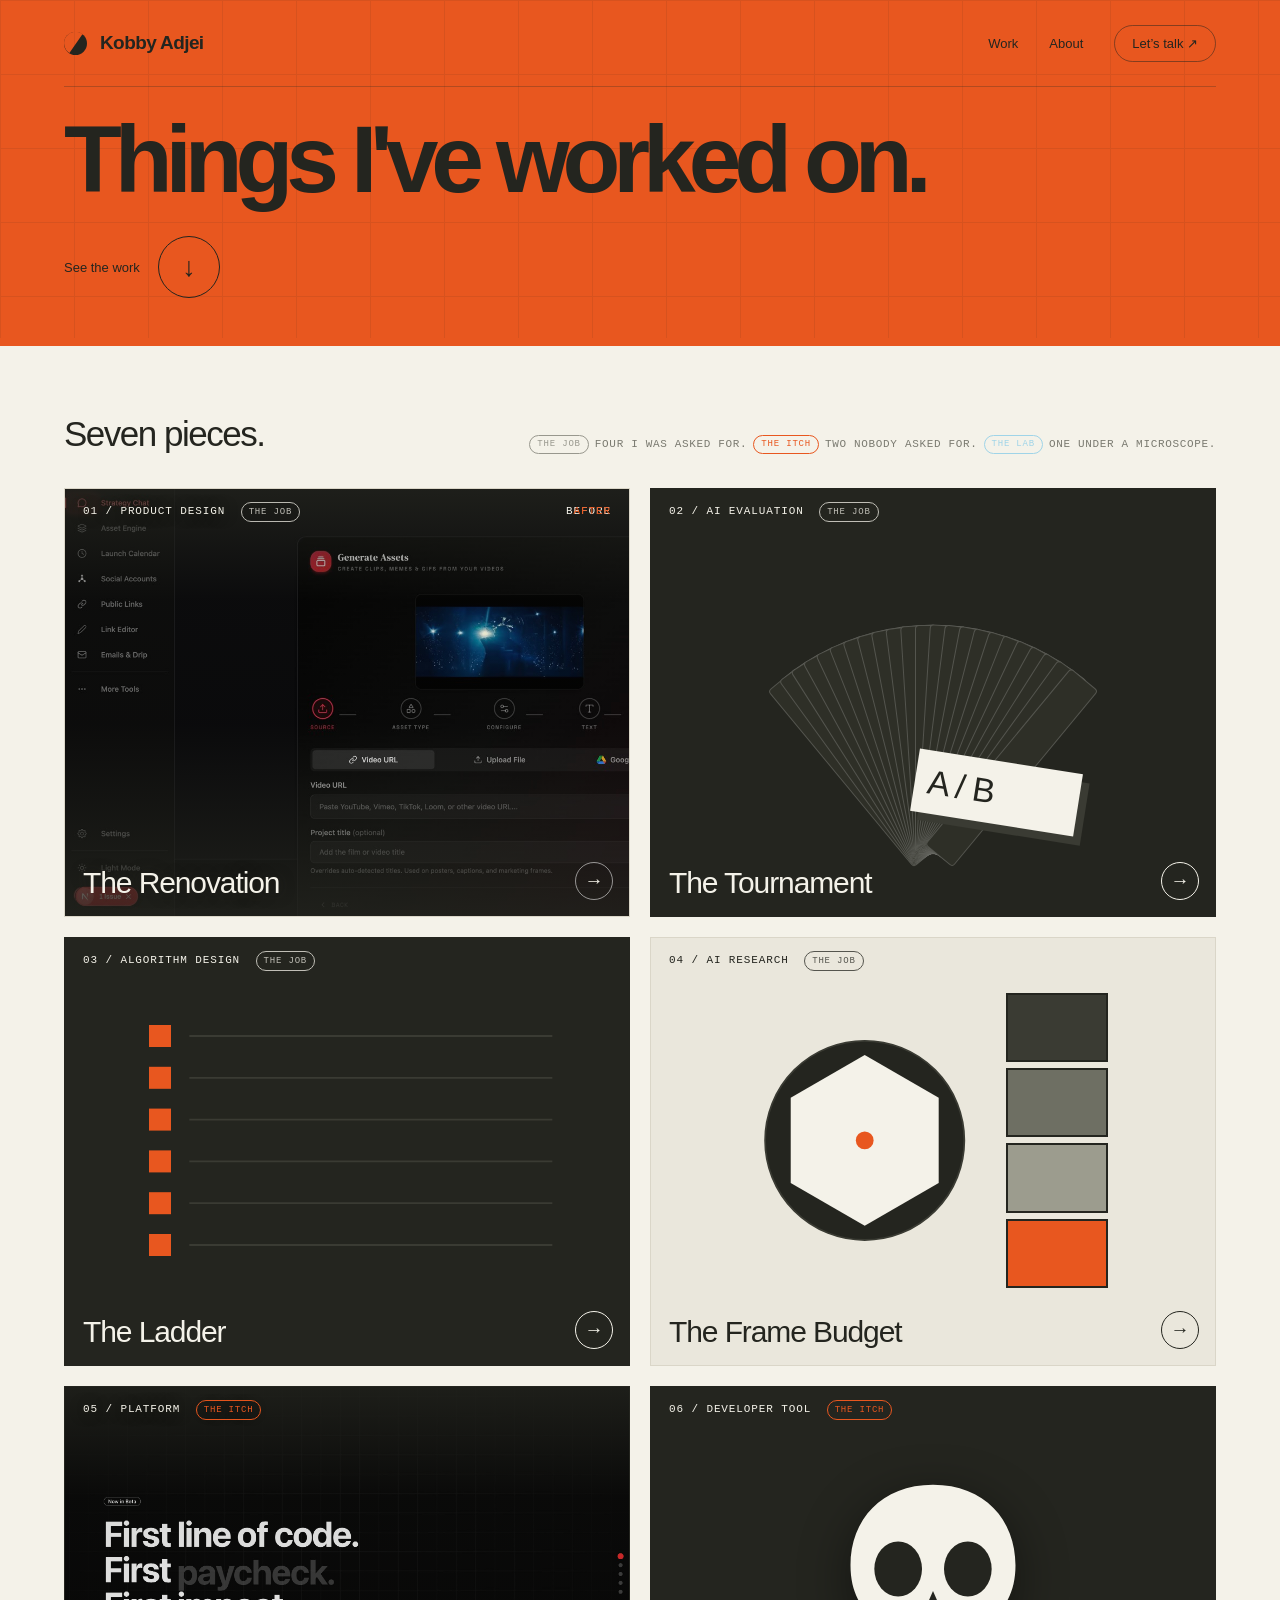
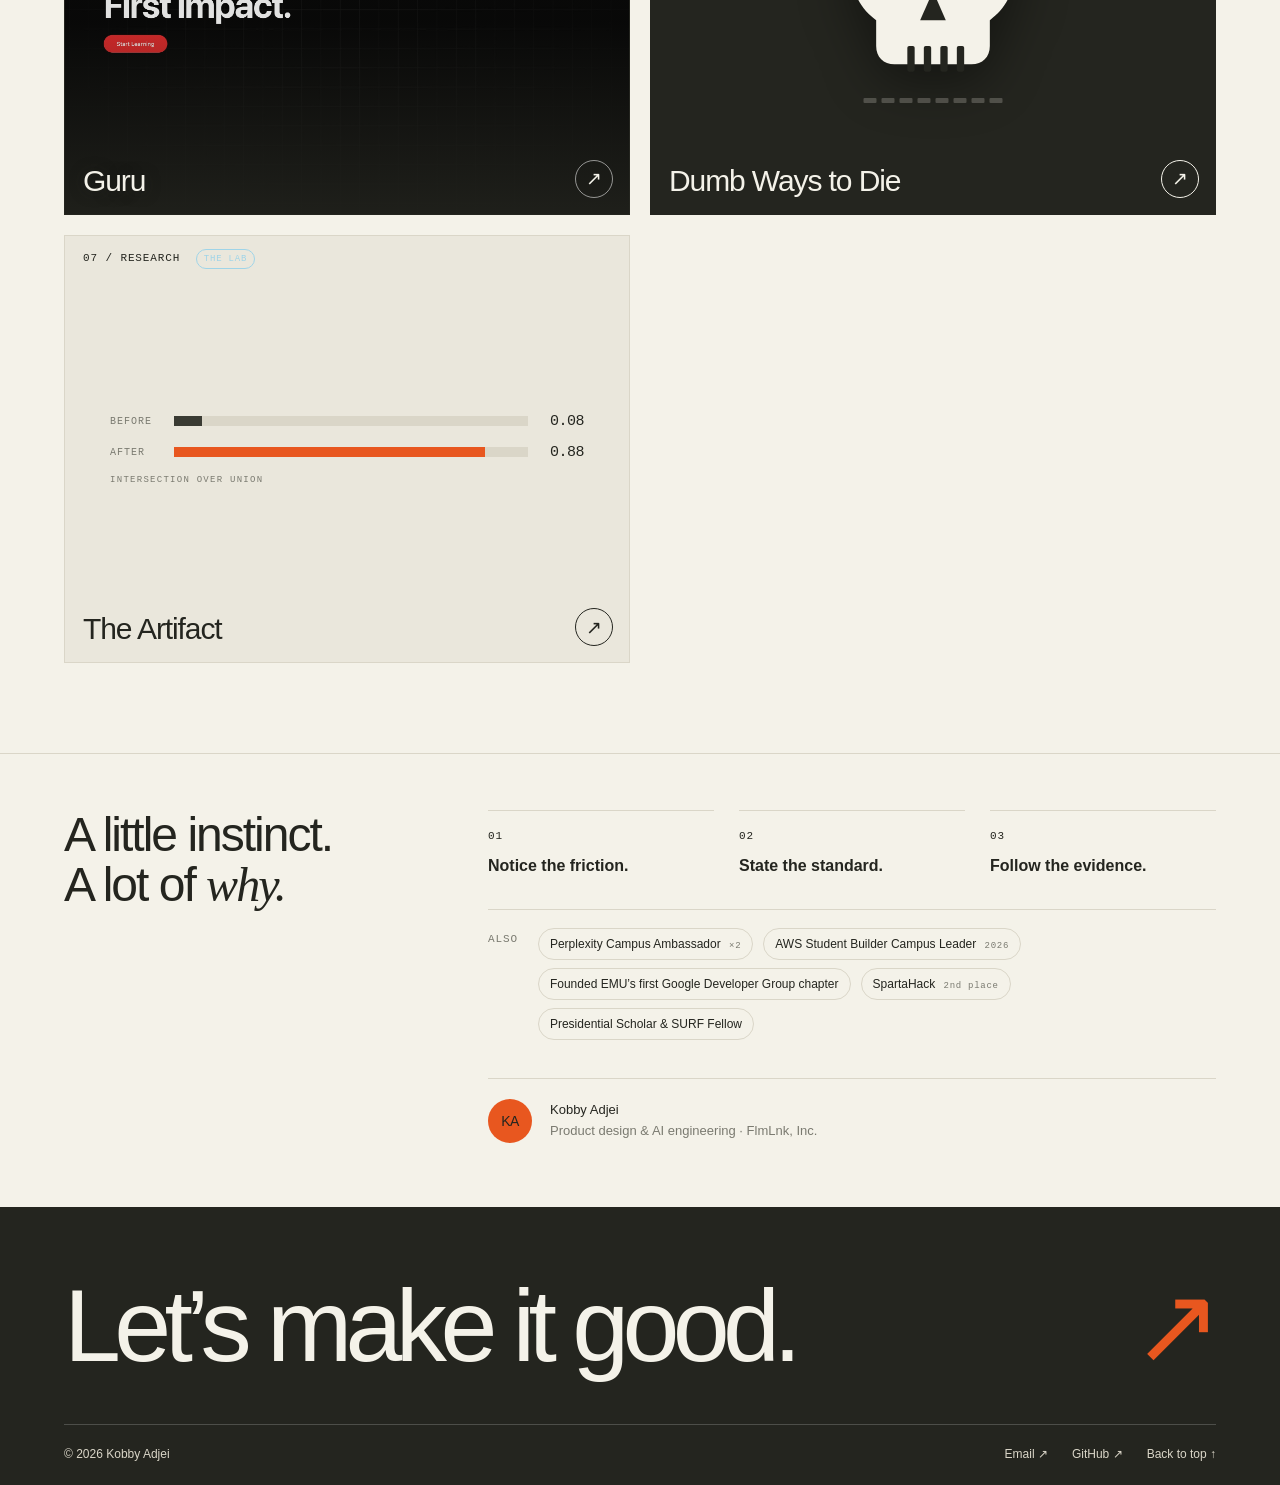
==== commit 58826a47: "Cards go straight to the work instead of opening a preview Clicking a card used to slide up a summar" ====
--- a/index.html
+++ b/index.html
@@ -54,11 +54,11 @@
 .rack{display:grid;grid-template-columns:repeat(2,1fr);gap:20px;margin-top:34px}
 .piece{position:relative;overflow:hidden;border:1px solid var(--rule);background:var(--sunk);aspect-ratio:1.32/1}
 .piece .stage{position:absolute;inset:0;display:grid;place-items:center;padding:52px 7% 74px}
-.trigger{position:absolute;inset:0;z-index:4;width:100%;background:none;border:0;padding:0;text-align:left;color:inherit}
+.trigger{position:absolute;inset:0;z-index:4;width:100%;background:none;border:0;padding:0;text-align:left;color:inherit;text-decoration:none}.trigger:focus-visible{outline:2px solid var(--accent);outline-offset:-4px}
 .trigger .mark-no{position:absolute;top:16px;left:18px;font:11px var(--mono);letter-spacing:.08em;text-transform:uppercase}
 .trigger .mark-name{position:absolute;left:18px;bottom:18px;right:62px;font-size:26px;font-weight:500;letter-spacing:-1.1px;line-height:1}
 .trigger .mark-open{position:absolute;right:16px;bottom:16px;width:38px;height:38px;border-radius:50%;border:1px solid currentColor;display:grid;place-items:center;font-size:19px;transition:background .2s,color .2s,transform .3s}
-.trigger:hover .mark-open{transform:rotate(90deg)}
+.trigger:hover .mark-open{transform:translateX(3px)}
 .piece.dark{background:var(--ink);color:var(--paper);border-color:var(--ink)}
 .piece.dark .trigger:hover .mark-open{background:var(--accent);color:var(--ink);border-color:var(--accent)}
 .piece:not(.dark) .trigger:hover .mark-open{background:var(--ink);color:var(--paper)}
@@ -202,42 +202,21 @@
         <div class="wipe"><div class="plate pl1"><img src="assets/after-dashboard.jpg" alt="" width="1400" height="791"><img class="old" src="assets/before-dashboard.jpg" alt="" width="1400" height="791"></div><div class="plate pl2"><img src="assets/after-library.jpg" alt="" width="1400" height="791"><img class="old" src="assets/before-library.jpg" alt="" width="1400" height="791"></div><div class="plate pl3"><img src="assets/after-generate.jpg" alt="" width="1400" height="791"><img class="old" src="assets/before-generate.jpg" alt="" width="1400" height="791"></div><span class="seam"></span><span class="ba"><b>Before</b><i>After</i></span></div>
         <div class="scrim"></div>
       </div>
-      <button class="trigger" type="button" aria-expanded="false" aria-controls="p1-panel"><span class="mark-no">01 / Product design <b class="chip job">The job</b></span><span class="mark-name">The Renovation</span><span class="mark-open" aria-hidden="true">+</span><span class="sr">Open The Renovation</span></button>
-      <div class="panel" id="p1-panel">
-        <button class="shut" type="button" aria-label="Close">&times;</button>
-        <h3>A product with its own point of view.</h3>
-        <p>Everyone builds with AI agents now. Fast, but the UI comes out sloppy and every product looks the same. I put the old craft back in and used the agent as a tool instead of a designer. One thesis, five principles, twenty-one logged changes.</p>
-        <div class="figs"><div><b>21</b>changes</div><div><b>5</b>principles</div><div><b>3</b>stages</div></div>
-        <a class="read" href="renovation.html">Read the case <span aria-hidden="true">&rarr;</span></a>
-      </div>
+      <a class="trigger" href="renovation.html"><span class="mark-no">01 / Product design <b class="chip job">The job</b></span><span class="mark-name">The Renovation</span><span class="mark-open" aria-hidden="true">&rarr;</span><span class="sr">Open The Renovation</span></a>
     </article>
 
     <article class="piece dark" id="p2">
       <div class="stage" aria-hidden="true">
         <div class="deck"><div class="fan"></div><div class="slip"><b>A / B</b></div></div>
       </div>
-      <button class="trigger" type="button" aria-expanded="false" aria-controls="p2-panel"><span class="mark-no">02 / AI evaluation <b class="chip job">The job</b></span><span class="mark-name">The Tournament</span><span class="mark-open" aria-hidden="true">+</span><span class="sr">Open The Tournament</span></button>
-      <div class="panel" id="p2-panel">
-        <button class="shut" type="button" aria-label="Close">&times;</button>
-        <h3>Twenty-three models. Zero favourites.</h3>
-        <p>Film distributors need the clip that earns. Which model on the market can pick it? Nobody had measured, so I built the benchmark, ran every model through it, and named the winner.</p>
-        <div class="figs"><div><b>23</b>models</div><div><b>297</b>clips</div><div><b>78%</b>cheaper</div></div>
-        <a class="read" href="tournament.html">Read the case <span aria-hidden="true">&rarr;</span></a>
-      </div>
+      <a class="trigger" href="tournament.html"><span class="mark-no">02 / AI evaluation <b class="chip job">The job</b></span><span class="mark-name">The Tournament</span><span class="mark-open" aria-hidden="true">&rarr;</span><span class="sr">Open The Tournament</span></a>
     </article>
 
     <article class="piece dark" id="p3">
       <div class="stage" aria-hidden="true">
         <div class="ladder"><svg viewBox="0 0 240 150"><line class="rail" x1="34" y1="18.0" x2="232" y2="18.0"/><line class="rail" x1="34" y1="40.8" x2="232" y2="40.8"/><line class="rail" x1="34" y1="63.6" x2="232" y2="63.6"/><line class="rail" x1="34" y1="86.4" x2="232" y2="86.4"/><line class="rail" x1="34" y1="109.2" x2="232" y2="109.2"/><line class="rail" x1="34" y1="132.0" x2="232" y2="132.0"/><rect class="sq" x="12" y="12.0" width="12" height="12"/><rect class="sq" x="12" y="34.8" width="12" height="12"/><rect class="sq" x="12" y="57.6" width="12" height="12"/><rect class="sq" x="12" y="80.4" width="12" height="12"/><rect class="sq" x="12" y="103.2" width="12" height="12"/><rect class="sq" x="12" y="126.0" width="12" height="12"/><circle class="pip win" cx="109.1" cy="7.0" r="5" style="animation-delay:0.00s"/><circle class="pip" cx="79.6" cy="7.0" r="3.4" style="animation-delay:0.14s"/><circle class="pip out" cx="164.7" cy="29.4" r="3.4" style="animation-delay:0.28s"/><circle class="pip out" cx="66.3" cy="29.4" r="3.4" style="animation-delay:0.42s"/><circle class="pip out" cx="145.1" cy="29.4" r="3.4" style="animation-delay:0.56s"/><circle class="pip out" cx="116.2" cy="29.4" r="3.4" style="animation-delay:0.70s"/><circle class="pip out" cx="63.9" cy="52.2" r="3.4" style="animation-delay:0.84s"/><circle class="pip out" cx="140.3" cy="52.2" r="3.4" style="animation-delay:0.98s"/><circle class="pip out" cx="60.4" cy="52.2" r="3.4" style="animation-delay:1.12s"/><circle class="pip out" cx="127.7" cy="52.2" r="3.4" style="animation-delay:1.26s"/><circle class="pip out" cx="65.9" cy="75.0" r="3.4" style="animation-delay:1.40s"/><circle class="pip out" cx="69.4" cy="75.0" r="3.4" style="animation-delay:1.54s"/><circle class="pip out" cx="126.2" cy="75.0" r="3.4" style="animation-delay:1.68s"/><circle class="pip out" cx="194.6" cy="75.0" r="3.4" style="animation-delay:1.82s"/><circle class="pip out" cx="75.0" cy="97.8" r="3.4" style="animation-delay:1.96s"/><circle class="pip out" cx="92.0" cy="97.8" r="3.4" style="animation-delay:2.10s"/><circle class="pip out" cx="160.7" cy="97.8" r="3.4" style="animation-delay:2.24s"/><circle class="pip out" cx="215.1" cy="97.8" r="3.4" style="animation-delay:2.38s"/><circle class="pip out" cx="152.1" cy="120.6" r="3.4" style="animation-delay:2.52s"/><circle class="pip out" cx="121.4" cy="120.6" r="3.4" style="animation-delay:2.66s"/><circle class="pip out" cx="220.0" cy="120.6" r="3.4" style="animation-delay:2.80s"/><circle class="pip out" cx="61.9" cy="143.0" r="3.4" style="animation-delay:2.94s"/><circle class="pip out" cx="199.9" cy="143.0" r="3.4" style="animation-delay:3.08s"/></svg></div>
       </div>
-      <button class="trigger" type="button" aria-expanded="false" aria-controls="p3-panel"><span class="mark-no">03 / Algorithm design <b class="chip job">The job</b></span><span class="mark-name">The Ladder</span><span class="mark-open" aria-hidden="true">+</span><span class="sr">Open The Ladder</span></button>
-      <div class="panel" id="p3-panel">
-        <button class="shut" type="button" aria-label="Close">&times;</button>
-        <h3>617 days, down to two and a half.</h3>
-        <p>The ranking engine compared every film with every other film. Fine for 30. A 4,000 film catalogue would need 16 million comparisons, about 617 days. I designed a way around it: rank a random 30, keep six as a fixed ladder, screen every film against those six, then run a real contest among the few that beat all of them.</p>
-        <div class="figs"><div><b>99.6%</b>fewer comparisons</div><div><b>6</b>reference films</div><div><b>2</b>stages</div></div>
-        <a class="read" href="the-ladder.html">Watch the explainer <span aria-hidden="true">&rarr;</span></a>
-      </div>
+      <a class="trigger" href="the-ladder.html"><span class="mark-no">03 / Algorithm design <b class="chip job">The job</b></span><span class="mark-name">The Ladder</span><span class="mark-open" aria-hidden="true">&rarr;</span><span class="sr">Open The Ladder</span></a>
     </article>
 
     <article class="piece" id="p4">
@@ -245,14 +224,7 @@
         <div class="lens"><svg viewBox="0 0 120 120"><circle cx="60" cy="60" r="56" fill="var(--ink)"/><polygon class="blades" points="60.0,12.0 101.6,36.0 101.6,84.0 60.0,108.0 18.4,84.0 18.4,36.0" fill="var(--paper)"/><circle class="pupil" cx="60" cy="60" r="5" fill="var(--accent)"/><circle cx="60" cy="60" r="56" fill="none" stroke="var(--art-1)" stroke-width="1"/></svg><div class="strip"><i></i><i></i><i></i><i></i></div></div>
         
       </div>
-      <button class="trigger" type="button" aria-expanded="false" aria-controls="p4-panel"><span class="mark-no">04 / AI research <b class="chip job">The job</b></span><span class="mark-name">The Frame Budget</span><span class="mark-open" aria-hidden="true">+</span><span class="sr">Open The Frame Budget</span></button>
-      <div class="panel" id="p4-panel">
-        <button class="shut" type="button" aria-label="Close">&times;</button>
-        <h3>Four frames. Then a plateau.</h3>
-        <p>How much of a film does a model need to see? More footage was not buying better judgement.</p>
-        <div class="figs"><div><b>4</b>at the knee</div><div><b>12,600</b>comparisons</div><div><b>55%</b>ceiling</div></div>
-        <a class="read" href="frame-budget.html">Read the case <span aria-hidden="true">&rarr;</span></a>
-      </div>
+      <a class="trigger" href="frame-budget.html"><span class="mark-no">04 / AI research <b class="chip job">The job</b></span><span class="mark-name">The Frame Budget</span><span class="mark-open" aria-hidden="true">&rarr;</span><span class="sr">Open The Frame Budget</span></a>
     </article>
 
     <article class="piece dark photo" id="p5">
@@ -260,14 +232,7 @@
         <div class="wipe one"><div class="plate"><img src="assets/guru-landing.jpg" alt="Guru: first line of code to first paycheck" width="1400" height="1190"></div></div>
         <div class="scrim"></div>
       </div>
-      <button class="trigger" type="button" aria-expanded="false" aria-controls="p5-panel"><span class="mark-no">05 / Platform <b class="chip itch">The itch</b></span><span class="mark-name">Guru</span><span class="mark-open" aria-hidden="true">+</span><span class="sr">Open Guru</span></button>
-      <div class="panel" id="p5-panel">
-        <button class="shut" type="button" aria-label="Close">&times;</button>
-        <h3>First line of code to first paycheck.</h3>
-        <p>Traditional and untraditional ways to learn code and land the job. Scrim style lessons you pause and type into instead of watching. Sync, our collab rooms, for working next to a friend. And an AI that sees your screen, talks to you, and works with you, alone or in a room.</p>
-        <div class="figs"><div><b>50+</b>lessons</div><div><b>196</b>drills</div><div><b>Sync</b>collab rooms</div></div>
-        <a class="read" href="https://gurued.dev" target="_blank" rel="noopener noreferrer">Open Guru <span aria-hidden="true">&rarr;</span></a>
-      </div>
+      <a class="trigger" href="https://gurued.dev" target="_blank" rel="noopener noreferrer"><span class="mark-no">05 / Platform <b class="chip itch">The itch</b></span><span class="mark-name">Guru</span><span class="mark-open" aria-hidden="true">&#8599;</span><span class="sr">Open Guru</span></a>
     </article>
 
     <article class="piece dark" id="p6">
@@ -283,14 +248,7 @@
           <div class="gauge"><i></i><i></i><i></i><i></i><i></i><i></i><i></i><i></i></div>
         </div>
       </div>
-      <button class="trigger" type="button" aria-expanded="false" aria-controls="p6-panel"><span class="mark-no">06 / Developer tool <b class="chip itch">The itch</b></span><span class="mark-name">Dumb Ways to Die</span><span class="mark-open" aria-hidden="true">+</span><span class="sr">Open Dumb Ways to Die</span></button>
-      <div class="panel" id="p6-panel">
-        <button class="shut" type="button" aria-label="Close">&times;</button>
-        <h3>Out of tokens is not out of ideas.</h3>
-        <p>Your coding agent hits its limit. Claude, ChatGPT, Z.ai, all the same message: out of tokens, come back later. But their chatbot still works in your browser. You can talk to it all day. It just cannot touch your code. Dumb Ways to Die opens that door. Send a command from your editor, the web chat answers, and the work carries on.</p>
-        <div class="figs"><div><b>0</b>API keys</div><div><b>9</b>chats supported</div><div><b>446</b>tests</div></div>
-        <a class="read" href="https://github.com/Kobby-Adjei/dumbwaystodie" target="_blank" rel="noopener noreferrer">Open the source <span aria-hidden="true">&rarr;</span></a>
-      </div>
+      <a class="trigger" href="https://github.com/Kobby-Adjei/dumbwaystodie" target="_blank" rel="noopener noreferrer"><span class="mark-no">06 / Developer tool <b class="chip itch">The itch</b></span><span class="mark-name">Dumb Ways to Die</span><span class="mark-open" aria-hidden="true">&#8599;</span><span class="sr">Open Dumb Ways to Die</span></a>
     </article>
 
     <article class="piece" id="p7">
@@ -301,14 +259,7 @@
           <span class="iou-cap">INTERSECTION OVER UNION</span>
         </div>
       </div>
-      <button class="trigger" type="button" aria-expanded="false" aria-controls="p7-panel"><span class="mark-no">07 / Research <b class="chip lab">The lab</b></span><span class="mark-name">The Artifact</span><span class="mark-open" aria-hidden="true">+</span><span class="sr">Open The Artifact</span></button>
-      <div class="panel" id="p7-panel">
-        <button class="shut" type="button" aria-label="Close">&times;</button>
-        <h3>The model was not wrong. The ruler was.</h3>
-        <p>A segmentation score of 0.08 looks like a broken model, so that is where everyone looks. It was the measurement. I rebuilt the evaluation pipeline around pretrained Cellpose and U-Net over 800+ TEM microscopy images and the same model scored 0.88. Presented to 40+ people at EMU&rsquo;s 46th Undergraduate Symposium and to the Board of Regents.</p>
-        <div class="figs"><div><b>0.08</b>to 0.88</div><div><b>800+</b>TEM images</div><div><b>SURF</b>funded</div></div>
-        <a class="read" href="https://www.emich.edu/" target="_blank" rel="noopener noreferrer">Eastern Michigan University <span aria-hidden="true">&rarr;</span></a>
-      </div>
+      <a class="trigger" href="https://www.emich.edu/" target="_blank" rel="noopener noreferrer"><span class="mark-no">07 / Research <b class="chip lab">The lab</b></span><span class="mark-name">The Artifact</span><span class="mark-open" aria-hidden="true">&#8599;</span><span class="sr">Open The Artifact</span></a>
     </article>
 
   </div>
@@ -327,12 +278,7 @@
 var g=document.querySelector('.fan');
 if(g){for(var i=0;i<23;i++){var c=document.createElement('i');c.style.transform='rotate('+((i-11)*3.6)+'deg)';c.style.animationDelay=(i*0.58)+'s';g.appendChild(c);}}
 // Open a piece to read it. The panel is real DOM either way.
-document.querySelectorAll('.piece').forEach(function(piece){
-  var t=piece.querySelector('.trigger'), s=piece.querySelector('.shut');
-  t.addEventListener('click',function(){piece.dataset.open='true';t.setAttribute('aria-expanded','true');s.focus();});
-  s.addEventListener('click',function(){piece.dataset.open='false';t.setAttribute('aria-expanded','false');t.focus();});
-  piece.addEventListener('keydown',function(e){if(e.key==='Escape'&&piece.dataset.open==='true'){s.click();}});
-});
+
 </script>
 </body>
 </html>
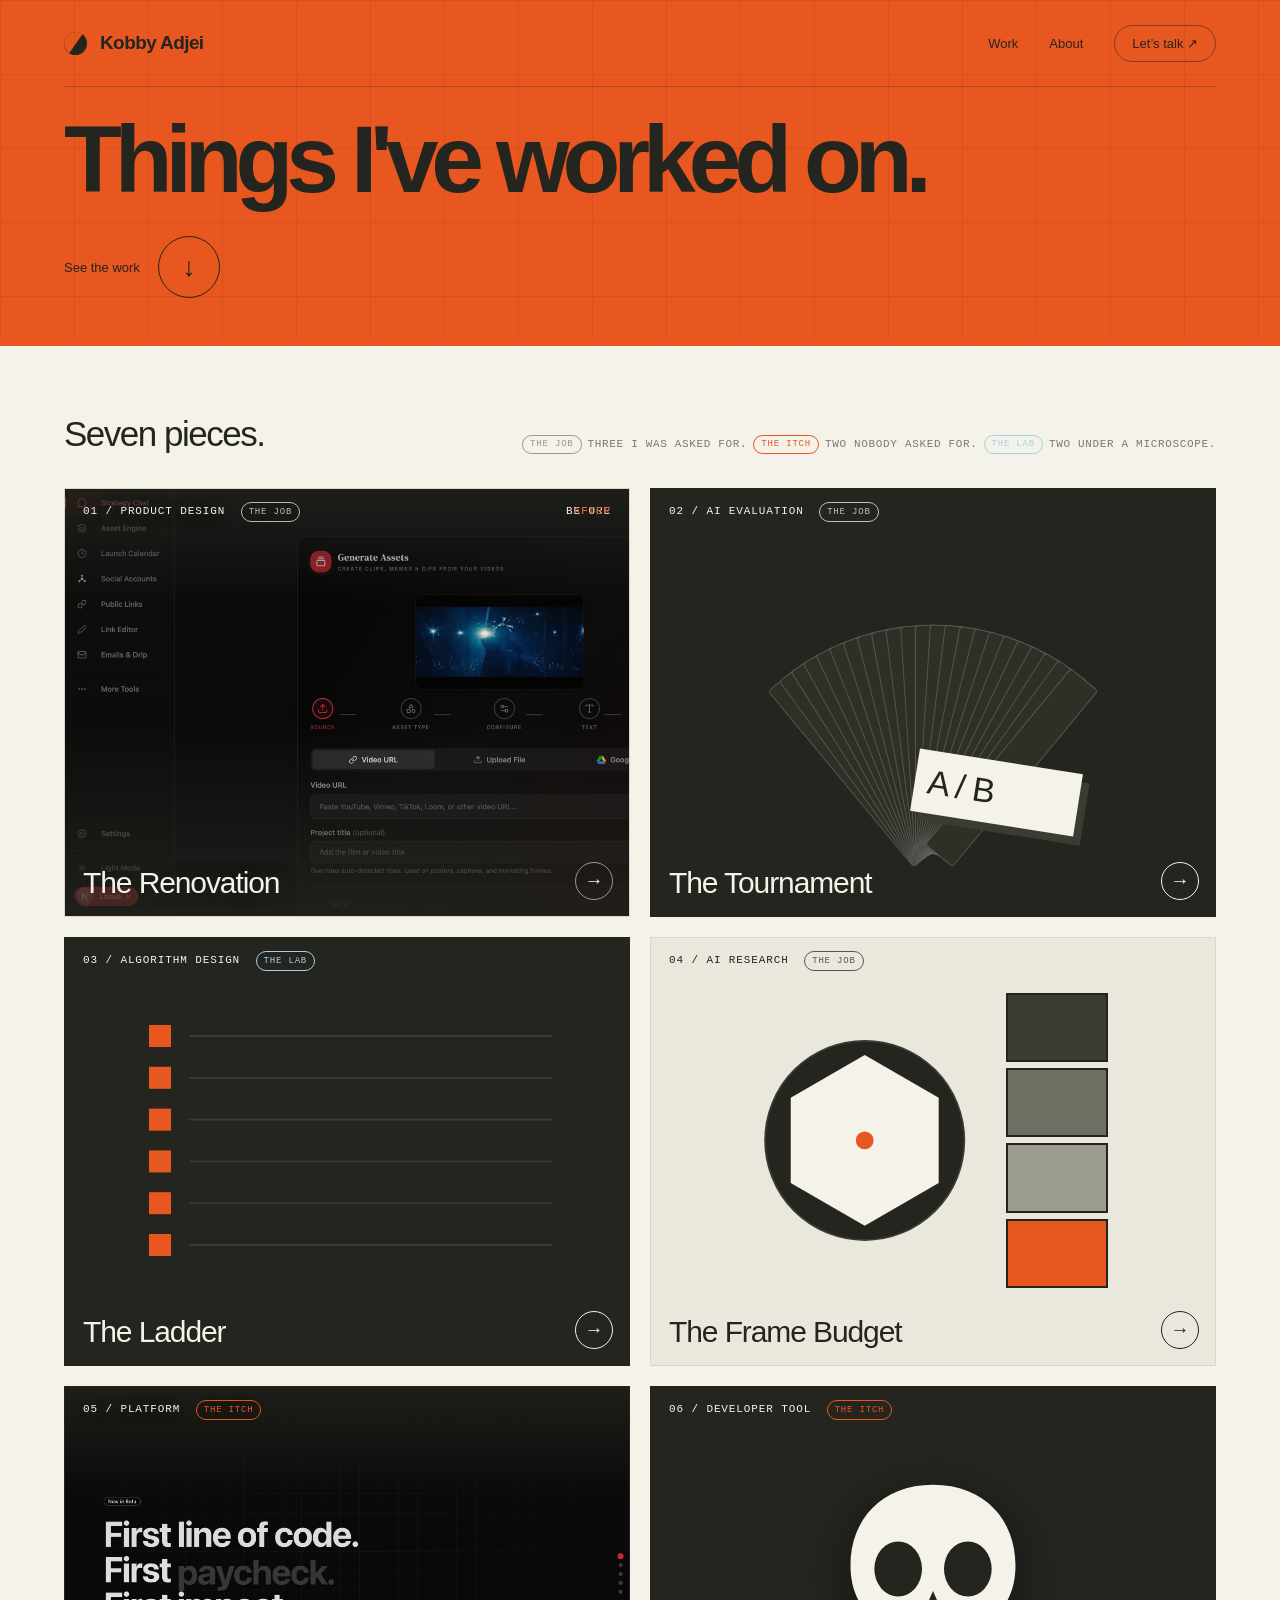
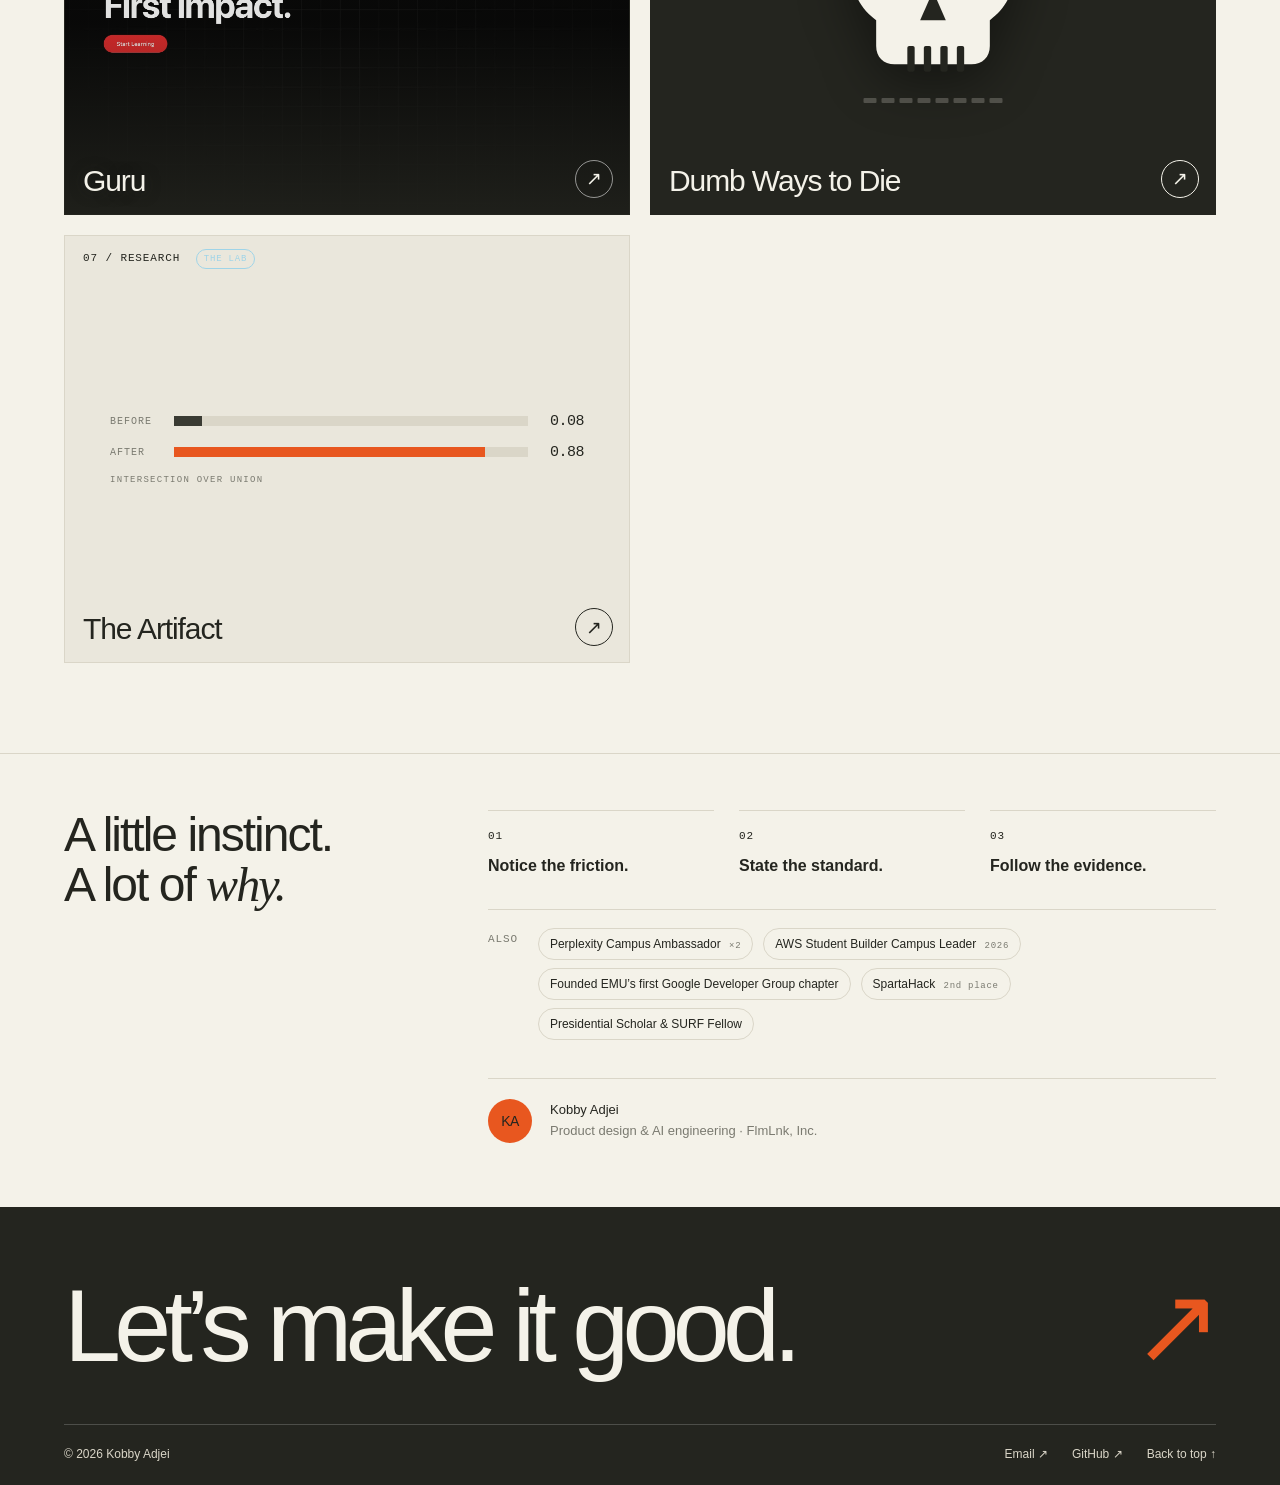
==== commit 5f12ea58: "Correct The Ladder: the method was measured and it misses four of the ten best films The page presen" ====
--- a/index.html
+++ b/index.html
@@ -194,7 +194,7 @@
   </div></header>
 <main>
 <section id="work" class="work shell" aria-labelledby="work-heading">
-  <div class="section-head"><h2 id="work-heading">Seven pieces.</h2><p class="origin-key"><span class="chip job">The job</span> four I was asked for. <span class="chip itch">The itch</span> two nobody asked for. <span class="chip lab">The lab</span> one under a microscope.</p></div>
+  <div class="section-head"><h2 id="work-heading">Seven pieces.</h2><p class="origin-key"><span class="chip job">The job</span> three I was asked for. <span class="chip itch">The itch</span> two nobody asked for. <span class="chip lab">The lab</span> two under a microscope.</p></div>
   <div class="rack">
 
     <article class="piece photo" id="p1">
@@ -216,7 +216,7 @@
       <div class="stage" aria-hidden="true">
         <div class="ladder"><svg viewBox="0 0 240 150"><line class="rail" x1="34" y1="18.0" x2="232" y2="18.0"/><line class="rail" x1="34" y1="40.8" x2="232" y2="40.8"/><line class="rail" x1="34" y1="63.6" x2="232" y2="63.6"/><line class="rail" x1="34" y1="86.4" x2="232" y2="86.4"/><line class="rail" x1="34" y1="109.2" x2="232" y2="109.2"/><line class="rail" x1="34" y1="132.0" x2="232" y2="132.0"/><rect class="sq" x="12" y="12.0" width="12" height="12"/><rect class="sq" x="12" y="34.8" width="12" height="12"/><rect class="sq" x="12" y="57.6" width="12" height="12"/><rect class="sq" x="12" y="80.4" width="12" height="12"/><rect class="sq" x="12" y="103.2" width="12" height="12"/><rect class="sq" x="12" y="126.0" width="12" height="12"/><circle class="pip win" cx="109.1" cy="7.0" r="5" style="animation-delay:0.00s"/><circle class="pip" cx="79.6" cy="7.0" r="3.4" style="animation-delay:0.14s"/><circle class="pip out" cx="164.7" cy="29.4" r="3.4" style="animation-delay:0.28s"/><circle class="pip out" cx="66.3" cy="29.4" r="3.4" style="animation-delay:0.42s"/><circle class="pip out" cx="145.1" cy="29.4" r="3.4" style="animation-delay:0.56s"/><circle class="pip out" cx="116.2" cy="29.4" r="3.4" style="animation-delay:0.70s"/><circle class="pip out" cx="63.9" cy="52.2" r="3.4" style="animation-delay:0.84s"/><circle class="pip out" cx="140.3" cy="52.2" r="3.4" style="animation-delay:0.98s"/><circle class="pip out" cx="60.4" cy="52.2" r="3.4" style="animation-delay:1.12s"/><circle class="pip out" cx="127.7" cy="52.2" r="3.4" style="animation-delay:1.26s"/><circle class="pip out" cx="65.9" cy="75.0" r="3.4" style="animation-delay:1.40s"/><circle class="pip out" cx="69.4" cy="75.0" r="3.4" style="animation-delay:1.54s"/><circle class="pip out" cx="126.2" cy="75.0" r="3.4" style="animation-delay:1.68s"/><circle class="pip out" cx="194.6" cy="75.0" r="3.4" style="animation-delay:1.82s"/><circle class="pip out" cx="75.0" cy="97.8" r="3.4" style="animation-delay:1.96s"/><circle class="pip out" cx="92.0" cy="97.8" r="3.4" style="animation-delay:2.10s"/><circle class="pip out" cx="160.7" cy="97.8" r="3.4" style="animation-delay:2.24s"/><circle class="pip out" cx="215.1" cy="97.8" r="3.4" style="animation-delay:2.38s"/><circle class="pip out" cx="152.1" cy="120.6" r="3.4" style="animation-delay:2.52s"/><circle class="pip out" cx="121.4" cy="120.6" r="3.4" style="animation-delay:2.66s"/><circle class="pip out" cx="220.0" cy="120.6" r="3.4" style="animation-delay:2.80s"/><circle class="pip out" cx="61.9" cy="143.0" r="3.4" style="animation-delay:2.94s"/><circle class="pip out" cx="199.9" cy="143.0" r="3.4" style="animation-delay:3.08s"/></svg></div>
       </div>
-      <a class="trigger" href="the-ladder.html"><span class="mark-no">03 / Algorithm design <b class="chip job">The job</b></span><span class="mark-name">The Ladder</span><span class="mark-open" aria-hidden="true">&rarr;</span><span class="sr">Open The Ladder</span></a>
+      <a class="trigger" href="the-ladder.html"><span class="mark-no">03 / Algorithm design <b class="chip lab">The lab</b></span><span class="mark-name">The Ladder</span><span class="mark-open" aria-hidden="true">&rarr;</span><span class="sr">Open The Ladder</span></a>
     </article>
 
     <article class="piece" id="p4">
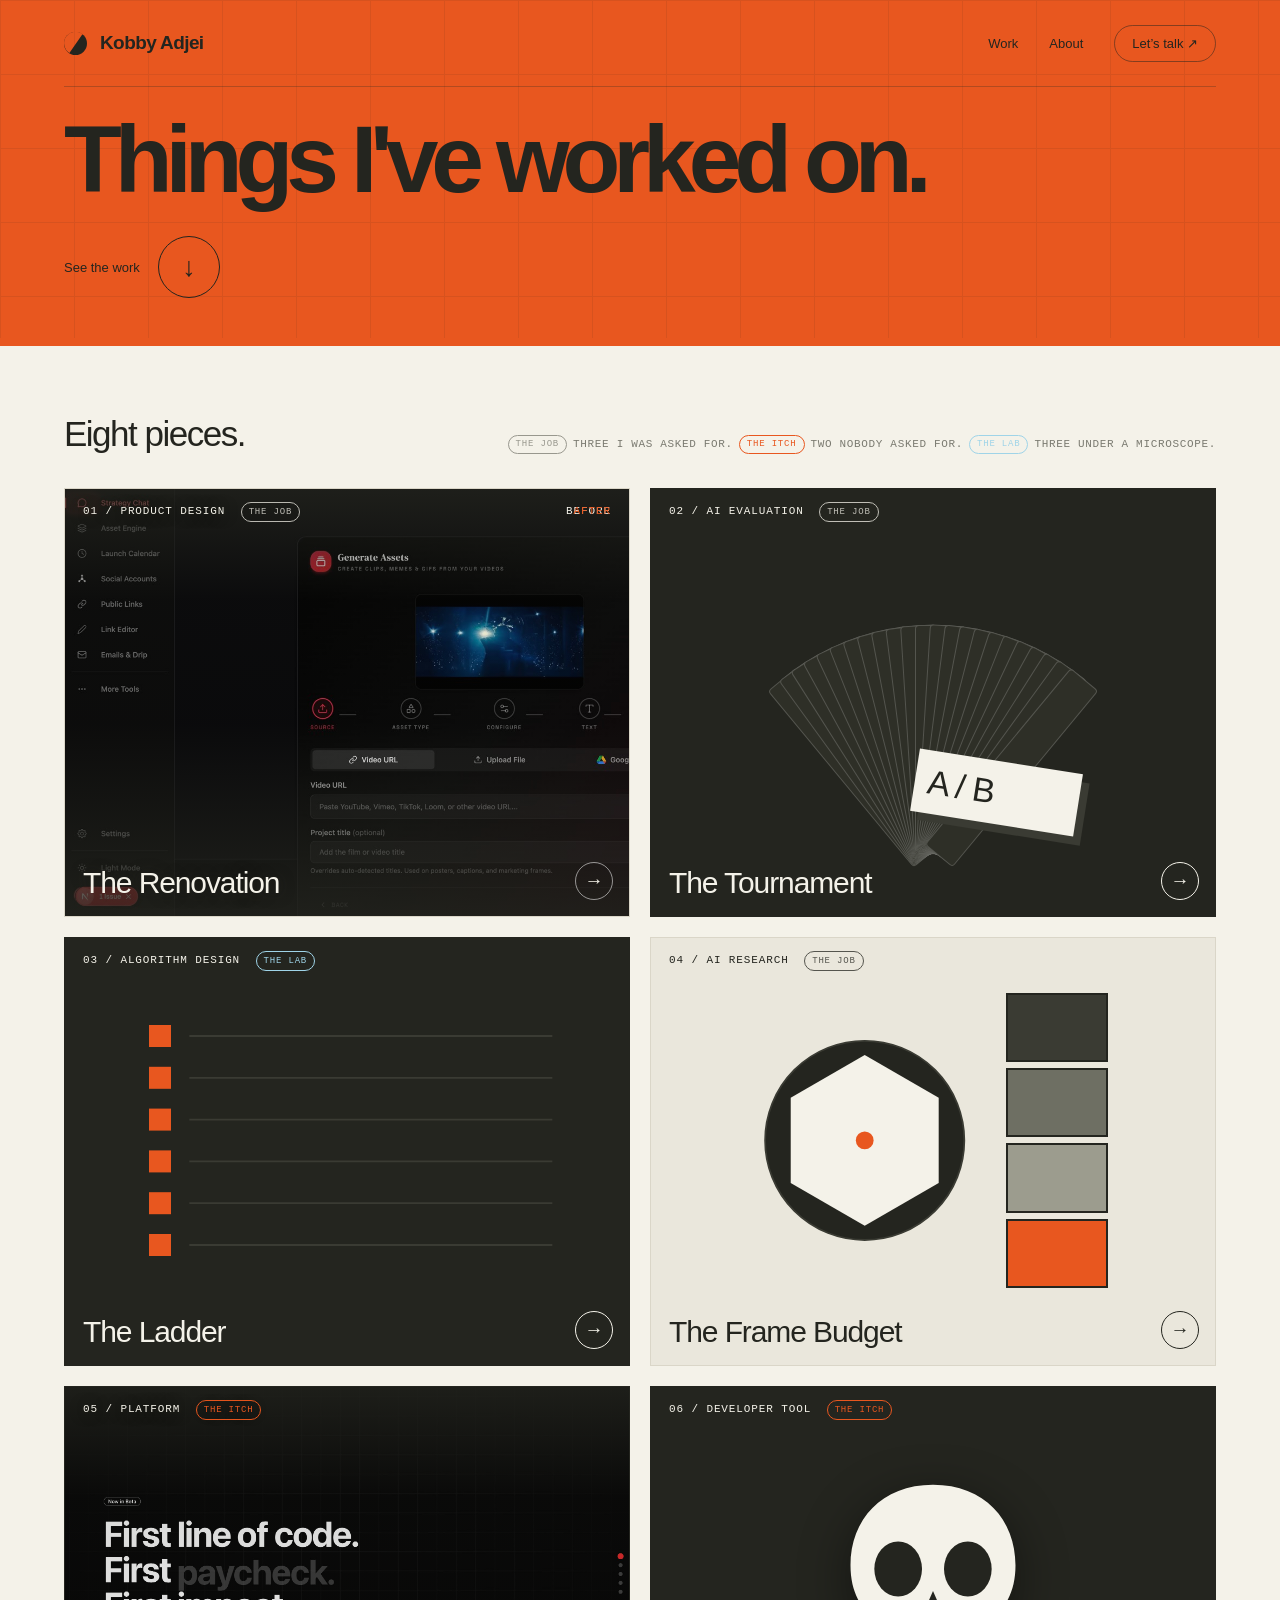
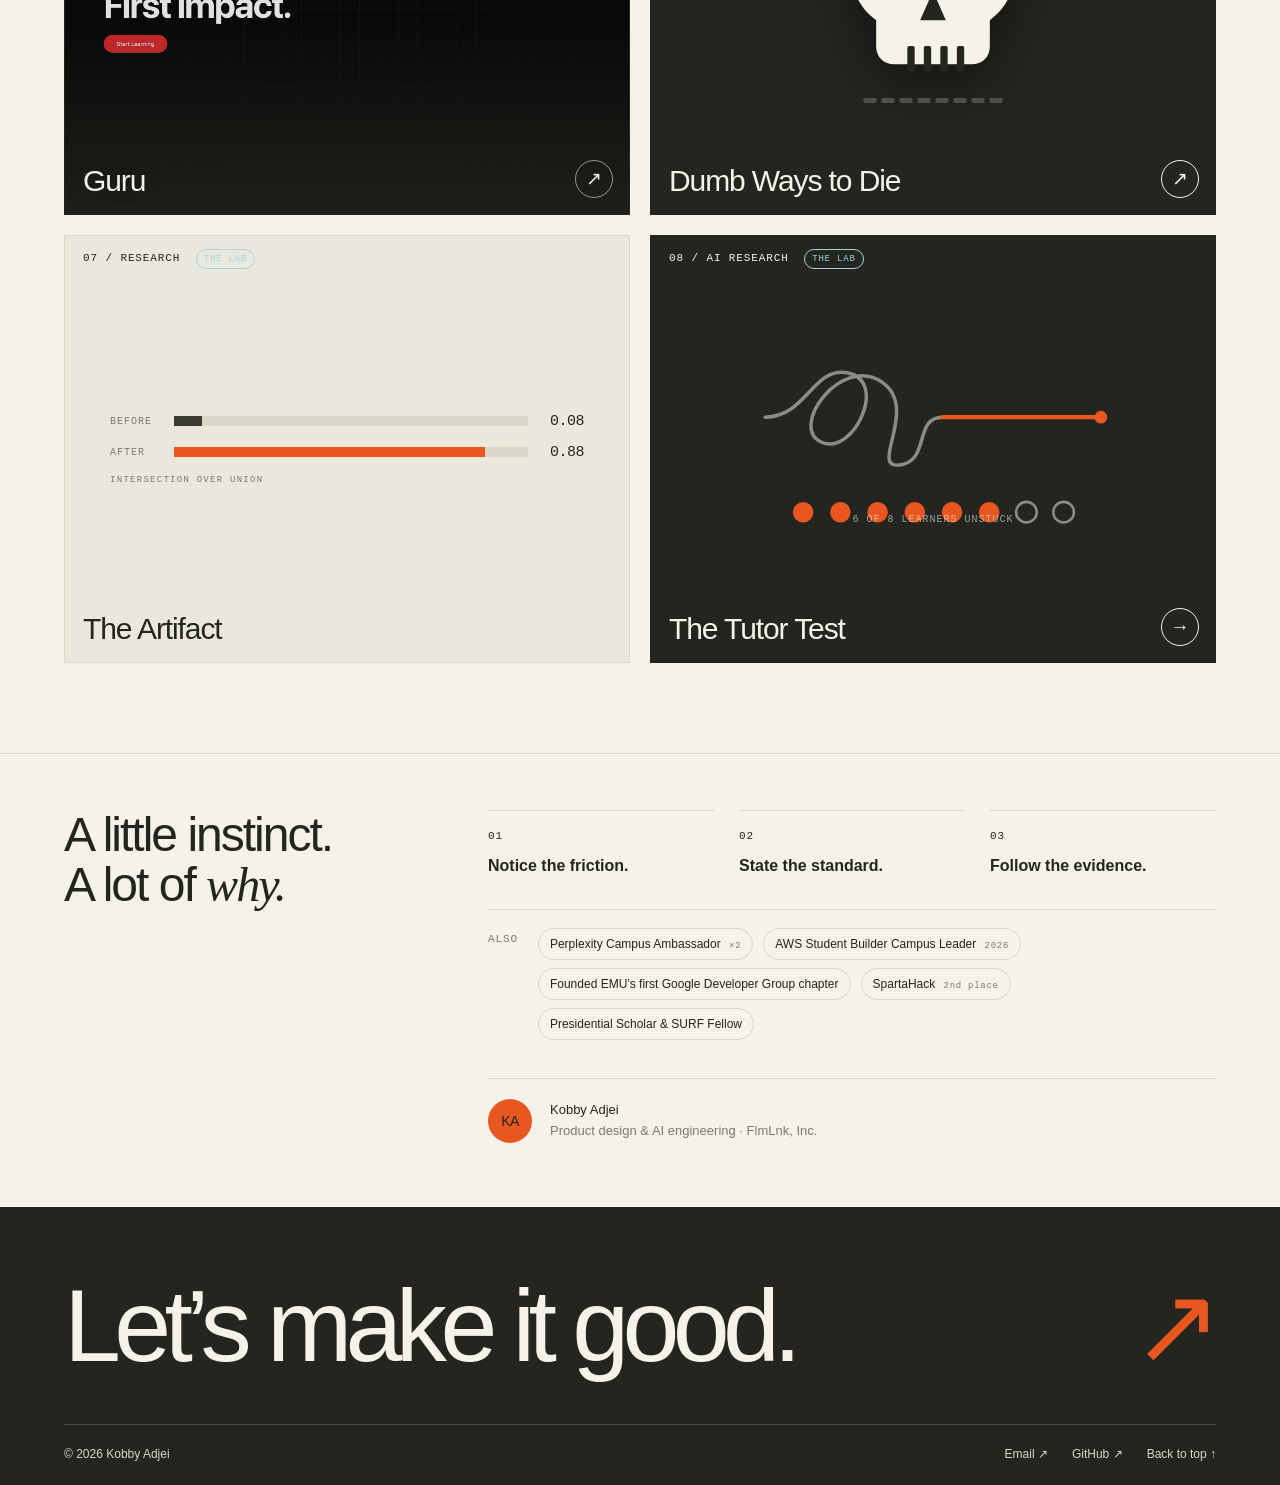
==== commit 275e2d0e: "Add investor film, frame budget and tutor test pages; unlink the Artifact card" ====
--- a/index.html
+++ b/index.html
@@ -105,6 +105,7 @@
 .readout{position:absolute;left:19px;top:44px;font:10px var(--mono);letter-spacing:.08em;text-transform:uppercase;color:var(--muted)}
 
 @media(max-width:700px){.wipe .plate{inset:-19% 0 0 0}.rack{grid-template-columns:1fr;gap:16px}.rack .piece{aspect-ratio:1.15/1}.trigger .mark-name{font-size:23px}.panel{padding:22px 20px}.panel h3{font-size:26px}}
+.knot{position:relative;display:grid;place-items:center;width:100%;height:100%}.knot svg{width:min(82%,380px);height:auto;overflow:visible}.knot .tangle{fill:none;stroke:var(--paper);stroke-width:2.2;stroke-linecap:round;opacity:.5}.knot .straight{fill:none;stroke:var(--accent);stroke-width:2.6;stroke-linecap:round;stroke-dasharray:100;stroke-dashoffset:0;animation:knot-out 6s ease-in-out infinite}.knot .end{fill:var(--accent)}.knot .learners circle{fill:var(--accent)}.knot .learners .still{fill:none;stroke:var(--paper);stroke-width:1.6;opacity:.5}.knot-cap{position:absolute;left:0;right:0;bottom:21%;text-align:center;font:10px var(--mono);letter-spacing:.1em;color:var(--paper);opacity:.6}@keyframes knot-out{0%,12%{stroke-dashoffset:100}55%,100%{stroke-dashoffset:0}}
 @media(prefers-reduced-motion:reduce){.lens .blades{transform:rotate(16deg) scale(.62)}.strip{opacity:1}}
 .sr{position:absolute;width:1px;height:1px;overflow:hidden;clip:rect(0 0 0 0);white-space:nowrap}
 
@@ -194,7 +195,7 @@
   </div></header>
 <main>
 <section id="work" class="work shell" aria-labelledby="work-heading">
-  <div class="section-head"><h2 id="work-heading">Seven pieces.</h2><p class="origin-key"><span class="chip job">The job</span> three I was asked for. <span class="chip itch">The itch</span> two nobody asked for. <span class="chip lab">The lab</span> two under a microscope.</p></div>
+  <div class="section-head"><h2 id="work-heading">Eight pieces.</h2><p class="origin-key"><span class="chip job">The job</span> three I was asked for. <span class="chip itch">The itch</span> two nobody asked for. <span class="chip lab">The lab</span> three under a microscope.</p></div>
   <div class="rack">
 
     <article class="piece photo" id="p1">
@@ -259,7 +260,19 @@
           <span class="iou-cap">INTERSECTION OVER UNION</span>
         </div>
       </div>
-      <a class="trigger" href="https://www.emich.edu/" target="_blank" rel="noopener noreferrer"><span class="mark-no">07 / Research <b class="chip lab">The lab</b></span><span class="mark-name">The Artifact</span><span class="mark-open" aria-hidden="true">&#8599;</span><span class="sr">Open The Artifact</span></a>
+      <div class="trigger"><span class="mark-no">07 / Research <b class="chip lab">The lab</b></span><span class="mark-name">The Artifact</span><span class="sr">The Artifact, case study coming soon</span></div>
+    </article>
+
+    <article class="piece dark" id="p8">
+      <div class="stage" aria-hidden="true">
+        <div class="knot"><svg viewBox="0 0 240 150">
+          <path class="tangle" d="M14 62 C40 62 44 30 66 34 C92 39 70 86 50 78 C28 69 62 22 88 40 C112 57 78 96 100 92 C118 89 108 62 126 62"/>
+          <path class="straight" d="M126 62 H226"/>
+          <circle class="end" cx="226" cy="62" r="4"/>
+          <g class="learners"><circle cx="38" cy="122" r="6.5"/><circle cx="61.5" cy="122" r="6.5"/><circle cx="85" cy="122" r="6.5"/><circle cx="108.5" cy="122" r="6.5"/><circle cx="132" cy="122" r="6.5"/><circle cx="155.5" cy="122" r="6.5"/><circle class="still" cx="179" cy="122" r="6.5"/><circle class="still" cx="202.5" cy="122" r="6.5"/></g>
+        </svg><span class="knot-cap">6 OF 8 LEARNERS UNSTUCK</span></div>
+      </div>
+      <a class="trigger" href="tutor-test.html"><span class="mark-no">08 / AI research <b class="chip lab">The lab</b></span><span class="mark-name">The Tutor Test</span><span class="mark-open" aria-hidden="true">&rarr;</span><span class="sr">Open The Tutor Test</span></a>
     </article>
 
   </div>
@@ -271,7 +284,7 @@
 document.querySelector('.method-intro h2').id='method-heading';
 document.querySelector('.round-link').setAttribute('aria-label','Explore selected work');
 const compare=document.querySelector('#compare');
-compare.addEventListener('input',()=>{const value=Number(compare.value);document.querySelector('.before').style.clipPath=`inset(0 ${100-value}% 0 0)`;document.querySelector('.divider').style.left=`${value}%`;compare.setAttribute('aria-valuetext',`${value} percent before, ${100-value} percent after`)});
+if(compare)compare.addEventListener('input',()=>{const value=Number(compare.value);document.querySelector('.before').style.clipPath=`inset(0 ${100-value}% 0 0)`;document.querySelector('.divider').style.left=`${value}%`;compare.setAttribute('aria-valuetext',`${value} percent before, ${100-value} percent after`)});
 </script>
 <script>
 // Twenty-three entries, dealt on a stagger so one reads at a time.
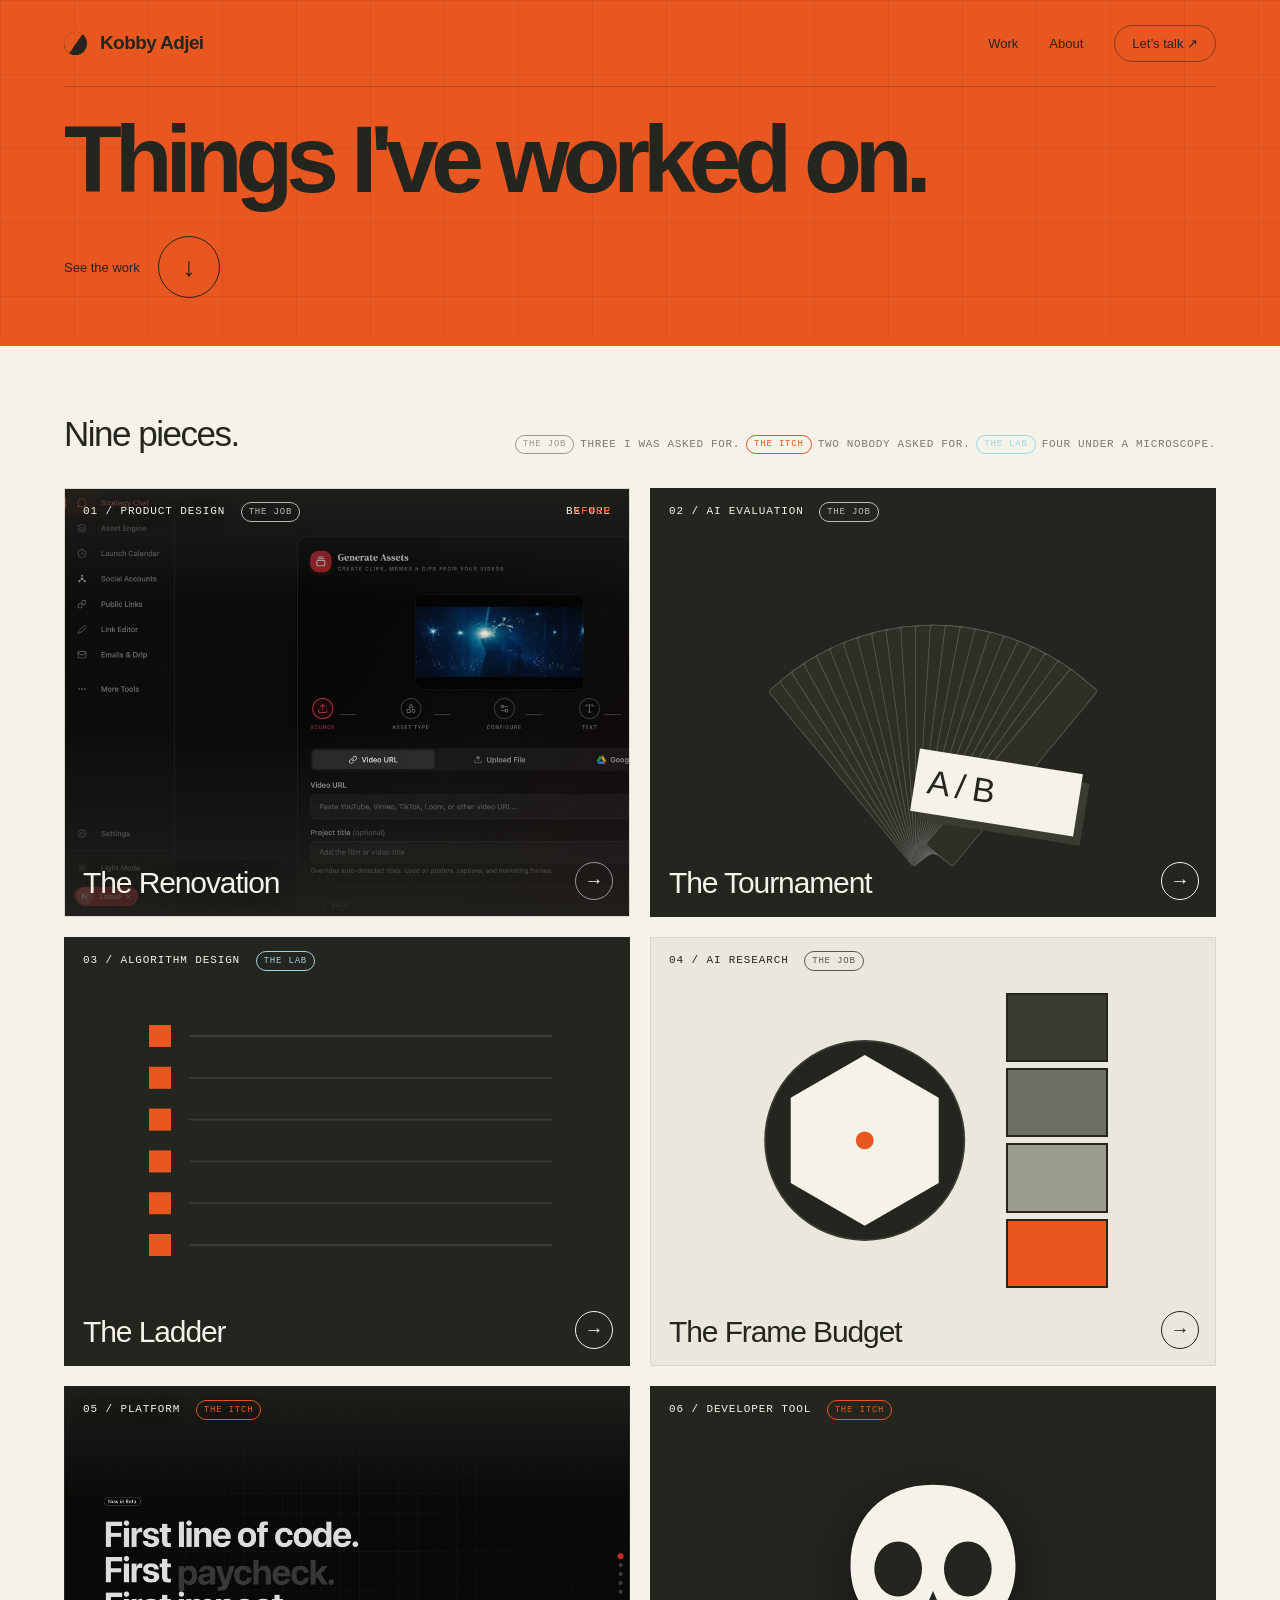
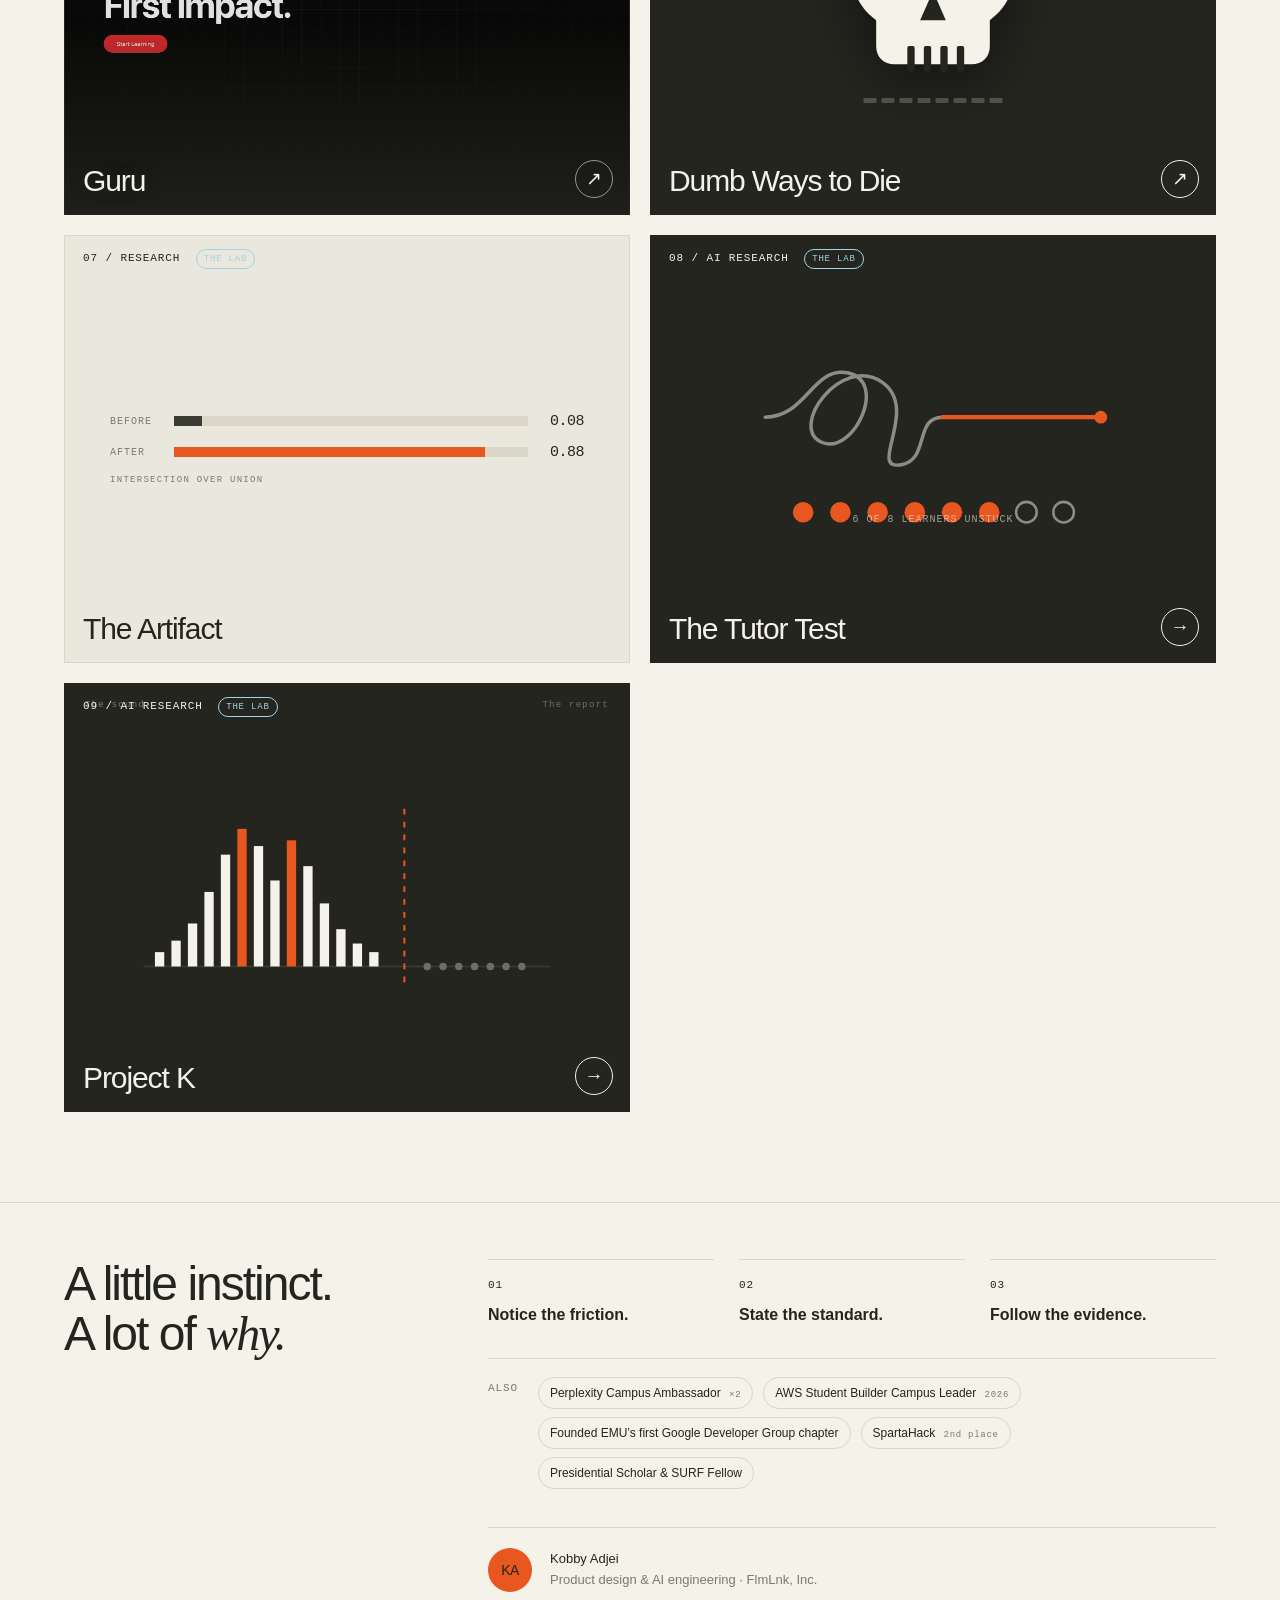
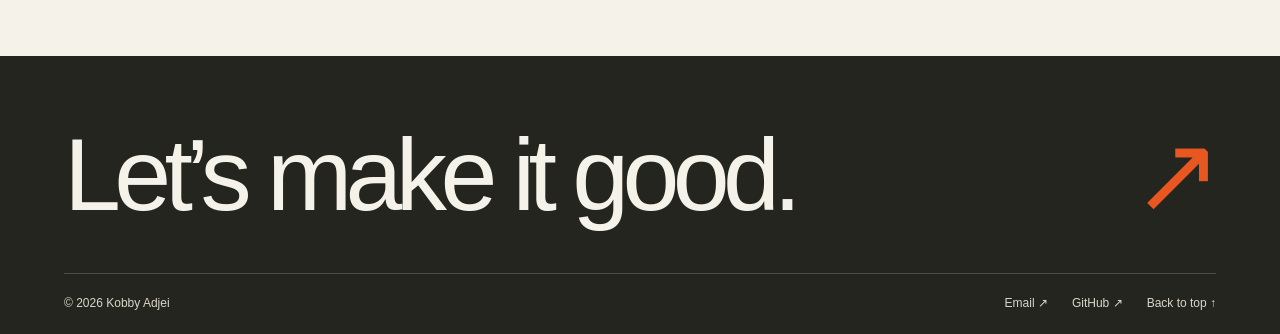
==== commit cad9d4a1: "Add Project K case study page" ====
--- a/index.html
+++ b/index.html
@@ -36,7 +36,7 @@
 *{box-sizing:border-box}html{scroll-behavior:smooth;scroll-padding-top:85px}body{margin:0;background:var(--paper);color:var(--ink);font-family:var(--sans);-webkit-font-smoothing:antialiased}a{color:inherit;text-decoration:none}button,input{font:inherit}button,a{-webkit-tap-highlight-color:transparent}button{cursor:pointer}a:focus-visible,button:focus-visible,input:focus-visible{outline:3px solid var(--accent-deep);outline-offset:6px}::selection{background:var(--ink);color:#fff}h1,h2,h3,p{margin:0}button{color:inherit}img{display:block;width:100%}.shell{max-width:1600px;margin:auto;padding:0 5%}.mono{font:11px/1.5 var(--mono);letter-spacing:.08em;text-transform:uppercase}.skip{position:fixed;top:-80px;left:20px;z-index:100;background:var(--paper);padding:12px}.skip:focus{top:10px}.nav{height:87px;display:flex;align-items:center;justify-content:space-between;border-bottom:1px solid rgba(36,37,31,.27);gap:25px}.identity{font-size:19px;font-weight:650;letter-spacing:-.6px;display:flex;align-items:center;gap:13px}.mark{display:inline-block;width:23px;height:23px;background:var(--ink);border-radius:50%;position:relative}.mark:after{content:"";position:absolute;background:var(--orange);width:12px;height:23px;left:0;border-radius:15px 0 0 15px;transform:rotate(35deg);transform-origin:right center}.nav-links{display:flex;gap:31px;align-items:center;font-size:13px}.nav-links a{padding:8px 0}.nav-links a:hover{text-decoration:underline;text-underline-offset:5px}.nav-links .contact-link{border:1px solid rgba(36,37,31,.50);border-radius:24px;padding:10px 17px}.hero{background:var(--orange);padding-bottom:30px;overflow:hidden}.hero-top{display:flex;justify-content:space-between;padding:35px 0 25px}.hero-top span:last-child{text-align:right}.hero-title{font-size:clamp(54px,7.4vw,118px);font-weight:550;letter-spacing:-.075em;line-height:.9;padding:30px 0 22px;position:relative}.hero-title .second{display:block;padding-left:9.5%;font-family:Georgia,"Times New Roman",serif;font-weight:400;font-style:italic;letter-spacing:-.075em}.hero-bottom{display:flex;align-items:flex-end;justify-content:space-between;gap:50px;padding:12px 0 40px}.hero-caption{max-width:235px;font-size:13px;line-height:1.5}.hero-copy{font-size:21px;line-height:1.45;max-width:440px;letter-spacing:-.4px}.round-link{justify-self:end;display:flex;align-items:center;gap:18px;font-size:13px}.round-link b{width:62px;height:62px;border-radius:50%;border:1px solid var(--ink);display:grid;place-items:center;font-size:27px;font-weight:400;transition:background .2s,color .2s,transform .2s}.round-link:hover b{background:var(--ink);color:var(--orange);transform:translateY(4px)}.hero-rule{display:flex;justify-content:space-between;border-top:1px solid rgba(36,37,31,.27);padding-top:17px}.work{padding-top:68px;padding-bottom:90px}.section-head{display:flex;align-items:baseline;justify-content:space-between;margin-bottom:30px;gap:20px}.section-head h2{font-size:35px;font-weight:500;letter-spacing:-1.5px}.section-head h2 sup{font:12px var(--mono);vertical-align:top;display:inline-block;margin:6px 0 0 9px;letter-spacing:0}.project-feature{display:grid;grid-template-columns:1.65fr 1fr;background:var(--sunk);min-height:480px}.product-stage{background:var(--sunk);position:relative;overflow:hidden;min-height:480px;display:flex;align-items:center;padding:54px 30px 50px}.product-stage:before{content:"flmlnk";position:absolute;font-size:150px;letter-spacing:-12px;font-weight:700;top:-20px;left:28px;color:var(--rule)}.comparison{position:relative;width:100%;box-shadow:0 20px 35px rgba(36,37,31,.19);border:5px solid var(--ink);border-radius:9px;overflow:hidden;background:var(--ink);transform:rotate(-3deg);transition:transform .35s}.comparison:hover{transform:rotate(0)}.comparison img{aspect-ratio:1400/791;object-fit:cover}.comparison .before{position:absolute;inset:0;clip-path:inset(0 50% 0 0)}.divider{position:absolute;top:0;bottom:0;left:50%;width:2px;background:var(--orange);pointer-events:none}.divider:after{content:"↔";position:absolute;top:50%;left:50%;transform:translate(-50%,-50%);background:var(--orange);color:var(--ink);border-radius:50%;width:34px;height:34px;display:grid;place-items:center;font-size:17px}.comparison input{position:absolute;inset:0;opacity:0;width:100%;height:100%;margin:0;cursor:ew-resize}.comparison:focus-within{outline:3px solid var(--accent-deep);outline-offset:5px}.stage-labels{position:absolute;bottom:22px;left:30px;right:30px;display:flex;justify-content:space-between}.project-description{padding:40px;display:flex;flex-direction:column;align-items:flex-start}.project-description h3{font-size:clamp(35px,3.5vw,54px);font-weight:500;letter-spacing:-2px;line-height:1.04;margin:47px 0 20px}.project-description p{font-size:15px;line-height:1.6;max-width:350px;color:var(--art-1)}.tags{display:flex;flex-wrap:wrap;gap:7px;margin:24px 0}.tag{font:10px var(--mono);border:1px solid var(--rule);border-radius:20px;padding:7px 10px}.text-link{display:inline-flex;align-items:center;justify-content:space-between;gap:35px;border-bottom:1px solid currentColor;padding:8px 0;font-size:13px;min-width:155px;margin-top:auto}.text-link span{transition:transform .2s}.text-link:hover span{transform:translate(3px,-3px)}.project-grid{display:grid;grid-template-columns:1fr 1fr;gap:30px;margin-top:38px}.project-card{min-width:0}.art-link{display:block;overflow:hidden}.art{height:340px;position:relative;overflow:hidden;padding:27px;transition:filter .3s}.art-link:hover .art{filter:brightness(1.08)}.art .art-label{display:flex;justify-content:space-between;position:relative;z-index:2}.tournament-art{background:var(--ink);color:var(--paper)}.tournament-art:before{content:"";position:absolute;inset:0;background-image:radial-gradient(#ffffff20 .7px,transparent .7px);background-size:17px 17px}.tournament-title{position:absolute;top:95px;left:32px;font-size:80px;font-weight:500;line-height:.85;letter-spacing:-6px}.tournament-title small{display:block;font-family:Georgia,serif;font-style:italic;font-size:57px;letter-spacing:-3px;color:var(--accent);margin-top:9px}.ballot{position:absolute;right:50px;top:90px;width:145px;height:177px;background:var(--paper);color:var(--ink);padding:18px;transform:rotate(10deg);box-shadow:0 0 0 1px var(--ink),8px 8px 0 var(--art-2),9px 9px 0 var(--ink),16px 16px 0 var(--art-1)}.ballot .mono{font-size:9px}.ballot strong{font-size:54px;font-weight:500;line-height:1.6}.ballot-rule{border-top:1px solid rgba(36,37,31,.25);padding-top:8px;font:9px var(--mono)}.art-bottom{position:absolute;bottom:25px;left:28px;right:28px;display:flex;justify-content:space-between;font:10px var(--mono)}.frame-art{background:var(--accent-soft);color:var(--ink)}.frame-big{position:absolute;left:25px;top:61px;font-size:185px;line-height:1;letter-spacing:-17px}.frame-note{position:absolute;left:155px;top:120px;font-family:Georgia,serif;font-size:35px;font-style:italic;line-height:.96;letter-spacing:-1.5px}.frames{position:absolute;right:-40px;bottom:65px;width:70%;display:flex;gap:8px;transform:rotate(-12deg)}.frame{flex:1;height:100px;background:var(--art-1);min-width:70px;border:5px solid var(--ink);position:relative;overflow:hidden}.frame:before{content:"";position:absolute;inset:15px -10px -30px;border-radius:50% 50% 0 0;background:var(--art-3);transform:rotate(30deg)}.frame:nth-child(2):before{background:var(--rule);inset:35px -10px -10px}.frame:nth-child(3):before{background:var(--art-2);inset:5px -10px -35px;transform:rotate(-40deg)}.frame:nth-child(4):before{background:var(--art-3);inset:25px -10px -10px}.frame i{position:absolute;z-index:1;left:5px;top:3px;color:white;font:8px var(--mono)}.card-meta{display:flex;justify-content:space-between;margin:20px 0 12px;gap:10px;color:var(--muted)}.project-card h3{font-size:29px;letter-spacing:-1px;font-weight:500}.project-card h3 a{display:flex;justify-content:space-between;align-items:center;gap:12px}.project-card h3 a span{font-size:25px}.project-card p{font-size:15px;line-height:1.6;color:var(--muted);margin:13px 0 18px;max-width:510px}.project-foot{font:11px/1.5 var(--mono);border-top:1px solid var(--line);padding-top:14px}.method{border-top:1px solid var(--line);padding-top:70px;padding-bottom:80px;display:grid;grid-template-columns:1fr 2fr;gap:60px}.method-intro h2{font-size:48px;line-height:1.04;letter-spacing:-2px;font-weight:500;margin-top:22px}.method-intro h2 em{font-family:Georgia,serif;font-weight:400}.steps{display:grid;grid-template-columns:repeat(3,1fr);gap:25px;margin-top:38px}.step{border-top:1px solid var(--line);padding-top:14px}.step h3{font-size:16px;font-weight:550;margin:17px 0 10px}.about-line{border-top:1px solid var(--line);padding-top:20px;margin-top:38px;display:flex;gap:18px;align-items:center}.avatar{width:44px;height:44px;background:var(--orange);border-radius:50%;display:grid;place-items:center;flex-shrink:0;font-size:14px;letter-spacing:-.5px}.about-line p{font-size:13px;line-height:1.6}.about-line span{color:var(--muted)}.footer{background:var(--ink);color:var(--paper);padding:45px 0 24px}.footer-top{display:flex;justify-content:space-between;align-items:center}.footer-top .mono{color:var(--rule)}.footer-cta{display:flex;align-items:center;justify-content:space-between;gap:20px;padding:32px 0 44px;font-size:clamp(54px,8vw,120px);letter-spacing:-.065em;line-height:1}.footer-cta span{color:var(--orange);font-size:1.05em;transition:transform .2s}.footer-cta:hover span{transform:translate(6px,-6px)}.footer-bottom{display:flex;justify-content:space-between;gap:25px;padding-top:22px;border-top:1px solid #ffffff30;font-size:12px;color:var(--rule)}.footer-bottom a:hover{text-decoration:underline}.footer-bottom div{display:flex;gap:24px}
 .skull{position:relative;display:grid;place-items:center;width:100%;height:100%}.skull svg{width:min(52%,220px);height:auto;filter:drop-shadow(0 14px 26px rgba(0,0,0,.45))}.skull .socket{transform-origin:center;animation:dwtd-look 6s ease-in-out infinite}.skull .socket.right{animation-delay:.18s}.gauge{position:absolute;bottom:12%;left:50%;transform:translateX(-50%);display:flex;gap:5px}.gauge i{width:13px;height:5px;background:var(--paper);opacity:.22;border-radius:1px;animation:dwtd-drain 5.6s linear infinite}.gauge i:nth-child(1){animation-delay:0s}.gauge i:nth-child(2){animation-delay:.15s}.gauge i:nth-child(3){animation-delay:.3s}.gauge i:nth-child(4){animation-delay:.45s}.gauge i:nth-child(5){animation-delay:.6s}.gauge i:nth-child(6){animation-delay:.75s}.gauge i:nth-child(7){animation-delay:.9s}.gauge i:nth-child(8){animation-delay:1.05s}@keyframes dwtd-look{0%,42%,100%{transform:translateX(0)}50%,58%{transform:translateX(-3px)}}@keyframes dwtd-drain{0%,55%{opacity:.85}70%,100%{opacity:.18}}@media(prefers-reduced-motion:reduce){.skull .socket,.gauge i{animation:none}.gauge i{opacity:.5}}
 .recognition{border-top:1px solid var(--line);padding-top:18px;margin-top:34px;display:flex;gap:20px;align-items:flex-start}.recognition>.mono{color:var(--muted);padding-top:3px;flex-shrink:0}.recognition ul{list-style:none;margin:0;padding:0;display:flex;flex-wrap:wrap;gap:8px 10px}.recognition li{font-size:12px;line-height:1.5;border:1px solid var(--rule);border-radius:20px;padding:6px 11px}.recognition li i{font-style:normal;color:var(--muted);font:9px var(--mono);letter-spacing:.08em;margin-left:5px}@media(max-width:700px){.recognition{flex-direction:column;gap:12px}.recognition li{font-size:11px}}
-.chip.lab{color:#9fd4e8;opacity:1}.iou{position:absolute;left:8%;right:8%;top:50%;transform:translateY(-50%);display:grid;gap:14px}.iou-row{display:flex;align-items:center;gap:12px;font:10px var(--mono);letter-spacing:.1em}.iou-label{width:52px;color:var(--muted)}.iou-bar{flex:1;height:10px;background:var(--rule);position:relative;overflow:hidden}.iou-bar b{position:absolute;inset:0 auto 0 0;background:var(--art-1);animation:iou-fill 1.4s ease-out both}.iou-row.good .iou-bar b{background:var(--accent)}.iou-num{width:44px;text-align:right;font-size:15px;letter-spacing:-.5px}.iou-cap{font:9px var(--mono);letter-spacing:.14em;color:var(--muted)}@keyframes iou-fill{from{transform:scaleX(0);transform-origin:left}to{transform:scaleX(1)}}@media(prefers-reduced-motion:reduce){.iou-bar b{animation:none}}
+.chip.lab{color:#9fd4e8;opacity:1}.iou{position:absolute;left:8%;right:8%;top:50%;transform:translateY(-50%);display:grid;gap:14px}.iou-row{display:flex;align-items:center;gap:12px;font:10px var(--mono);letter-spacing:.1em}.iou-label{width:52px;color:var(--muted)}.iou-bar{flex:1;height:10px;background:var(--rule);position:relative;overflow:hidden}.iou-bar b{position:absolute;inset:0 auto 0 0;background:var(--art-1);animation:iou-fill 1.4s ease-out both}.iou-row.good .iou-bar b{background:var(--accent)}.iou-num{width:44px;text-align:right;font-size:15px;letter-spacing:-.5px}.iou-cap{font:9px var(--mono);letter-spacing:.14em;color:var(--muted)}@keyframes iou-fill{from{transform:scaleX(0);transform-origin:left}to{transform:scaleX(1)}}@media(prefers-reduced-motion:reduce){.iou-bar b{animation:none}}.wave{position:absolute;inset:0;display:grid;place-items:center}.wave svg{width:min(88%,430px);height:auto;overflow:visible}.wave .bar{fill:var(--paper);transform-box:fill-box;transform-origin:50% 100%;animation:wave-pulse 3.4s ease-in-out infinite}.wave .bar.acc{fill:var(--accent)}.wave .dot{fill:var(--art-2)}.wave .cut{stroke:var(--accent);stroke-width:1.4;stroke-dasharray:4 5}.wave .base{stroke:var(--art-1);stroke-width:1}.wave .wlab{position:absolute;top:16px;font:9px var(--mono);letter-spacing:.14em;color:var(--muted)}.wave .wlab.l{left:20px}.wave .wlab.r{right:20px;color:var(--art-2)}@keyframes wave-pulse{0%,100%{transform:scaleY(.7)}50%{transform:scaleY(1)}}@media(prefers-reduced-motion:reduce){.wave .bar{animation:none}}
 .chip{font:9px/1 var(--mono);letter-spacing:.09em;text-transform:uppercase;font-weight:400;border:1px solid currentColor;border-radius:20px;padding:4px 7px;margin-left:8px;white-space:nowrap;opacity:.75}.chip.itch{color:var(--orange);opacity:1}.origin-key{display:flex;flex-wrap:wrap;align-items:center;gap:6px;font:11px/1.6 var(--mono);letter-spacing:.06em;text-transform:uppercase;color:var(--muted)}.origin-key .chip{margin-left:0}@media(max-width:700px){.chip{font-size:8px;padding:3px 6px;margin-left:6px}.origin-key{font-size:9px}}
 img{height:auto}.ballot strong{white-space:nowrap;font-size:42px}
 
@@ -195,7 +195,7 @@
   </div></header>
 <main>
 <section id="work" class="work shell" aria-labelledby="work-heading">
-  <div class="section-head"><h2 id="work-heading">Eight pieces.</h2><p class="origin-key"><span class="chip job">The job</span> three I was asked for. <span class="chip itch">The itch</span> two nobody asked for. <span class="chip lab">The lab</span> three under a microscope.</p></div>
+  <div class="section-head"><h2 id="work-heading">Nine pieces.</h2><p class="origin-key"><span class="chip job">The job</span> three I was asked for. <span class="chip itch">The itch</span> two nobody asked for. <span class="chip lab">The lab</span> four under a microscope.</p></div>
   <div class="rack">
 
     <article class="piece photo" id="p1">
@@ -273,6 +273,13 @@
         </svg><span class="knot-cap">6 OF 8 LEARNERS UNSTUCK</span></div>
       </div>
       <a class="trigger" href="tutor-test.html"><span class="mark-no">08 / AI research <b class="chip lab">The lab</b></span><span class="mark-name">The Tutor Test</span><span class="mark-open" aria-hidden="true">&rarr;</span><span class="sr">Open The Tutor Test</span></a>
+    </article>
+
+    <article class="piece dark" id="p9">
+      <div class="stage" aria-hidden="true">
+        <div class="wave"><span class="wlab l">The sound</span><span class="wlab r">The report</span><svg viewBox="0 0 300 160"><line class="base" x1="8" y1="128" x2="292" y2="128"/><rect class="bar" x="16" y="118" width="6.5" height="10" style="animation-delay:0s"/><rect class="bar" x="27.5" y="110" width="6.5" height="18" style="animation-delay:.12s"/><rect class="bar" x="39" y="98" width="6.5" height="30" style="animation-delay:.24s"/><rect class="bar" x="50.5" y="76" width="6.5" height="52" style="animation-delay:.36s"/><rect class="bar" x="62" y="50" width="6.5" height="78" style="animation-delay:.48s"/><rect class="bar acc" x="73.5" y="32" width="6.5" height="96" style="animation-delay:.6s"/><rect class="bar" x="85" y="44" width="6.5" height="84" style="animation-delay:.72s"/><rect class="bar" x="96.5" y="68" width="6.5" height="60" style="animation-delay:.84s"/><rect class="bar acc" x="108" y="40" width="6.5" height="88" style="animation-delay:.96s"/><rect class="bar" x="119.5" y="58" width="6.5" height="70" style="animation-delay:1.08s"/><rect class="bar" x="131" y="84" width="6.5" height="44" style="animation-delay:1.2s"/><rect class="bar" x="142.5" y="102" width="6.5" height="26" style="animation-delay:1.32s"/><rect class="bar" x="154" y="112" width="6.5" height="16" style="animation-delay:1.44s"/><rect class="bar" x="165.5" y="118" width="6.5" height="10" style="animation-delay:1.56s"/><line class="cut" x1="190" y1="18" x2="190" y2="140"/><circle class="dot" cx="206" cy="128" r="2.6"/><circle class="dot" cx="217" cy="128" r="2.6"/><circle class="dot" cx="228" cy="128" r="2.6"/><circle class="dot" cx="239" cy="128" r="2.6"/><circle class="dot" cx="250" cy="128" r="2.6"/><circle class="dot" cx="261" cy="128" r="2.6"/><circle class="dot" cx="272" cy="128" r="2.6"/></svg></div>
+      </div>
+      <a class="trigger" href="project-k.html"><span class="mark-no">09 / AI research <b class="chip lab">The lab</b></span><span class="mark-name">Project K</span><span class="mark-open" aria-hidden="true">&rarr;</span><span class="sr">Open Project K</span></a>
     </article>
 
   </div>
